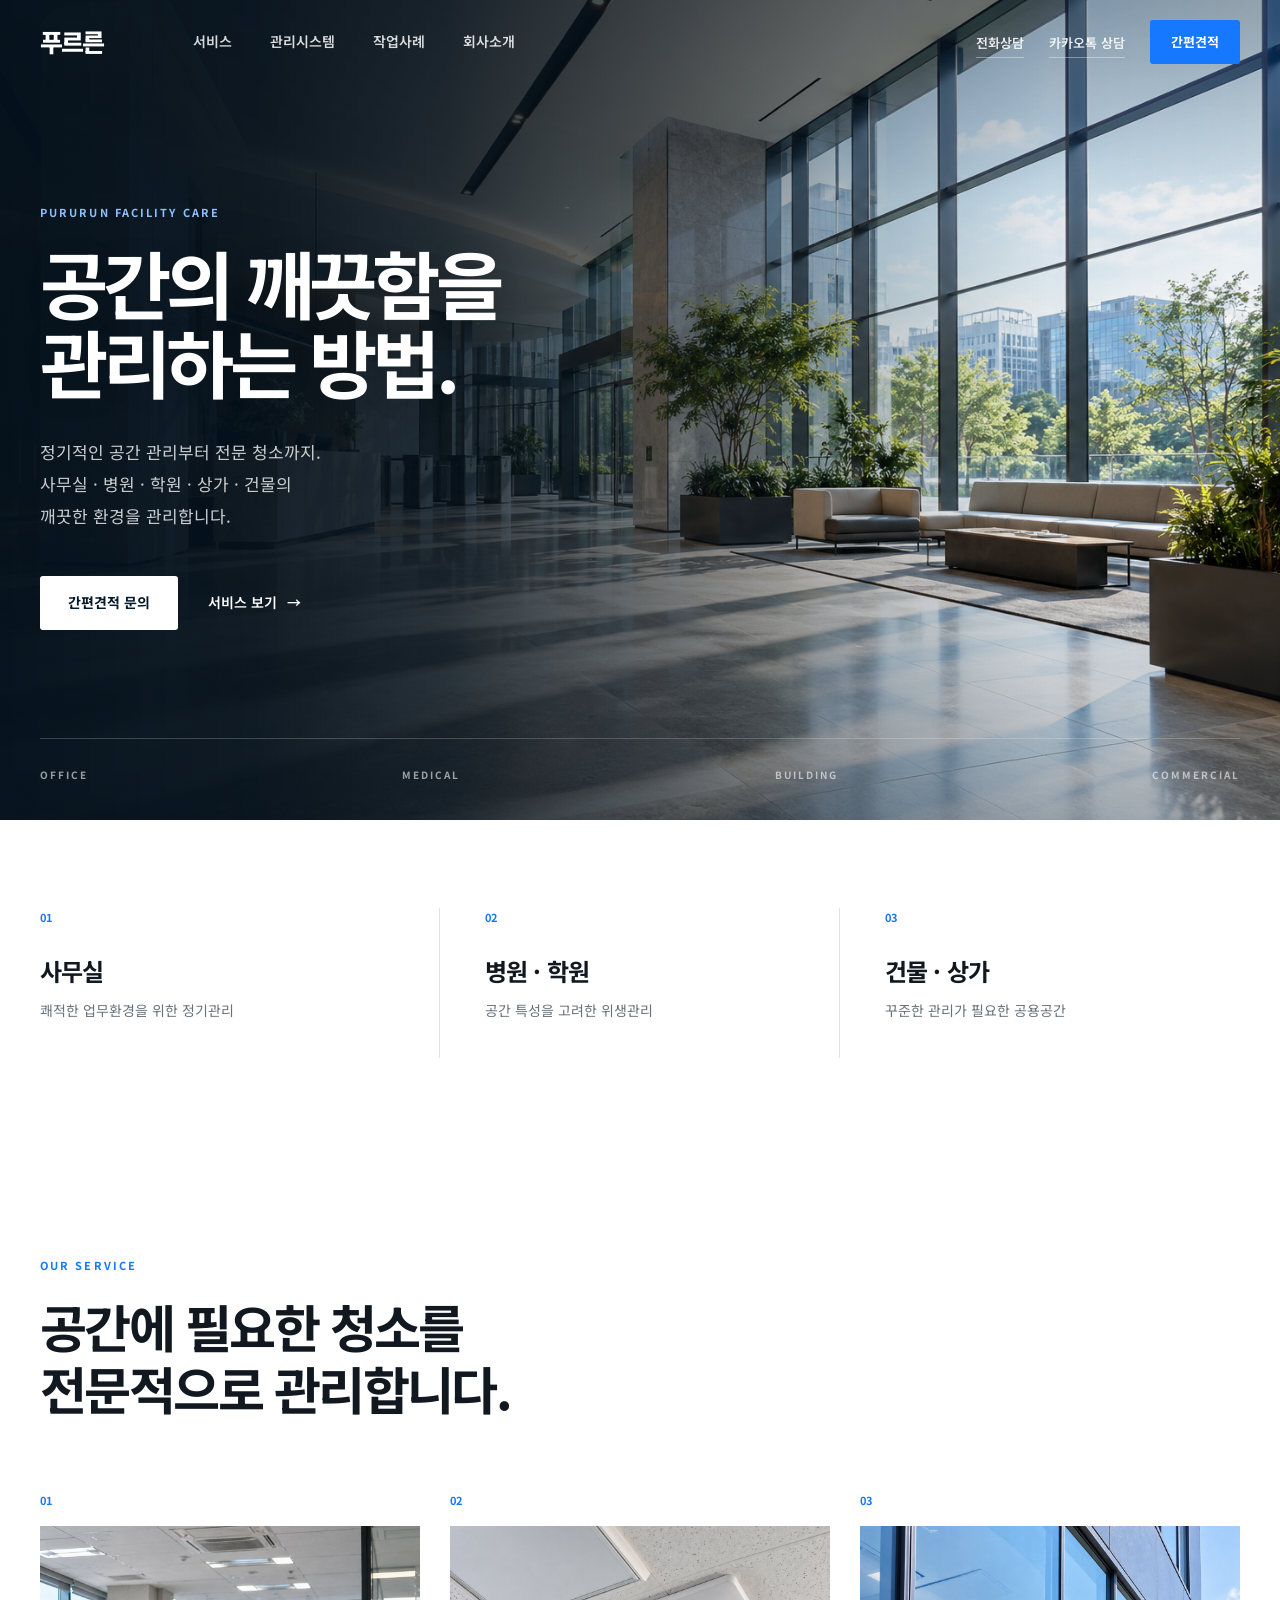
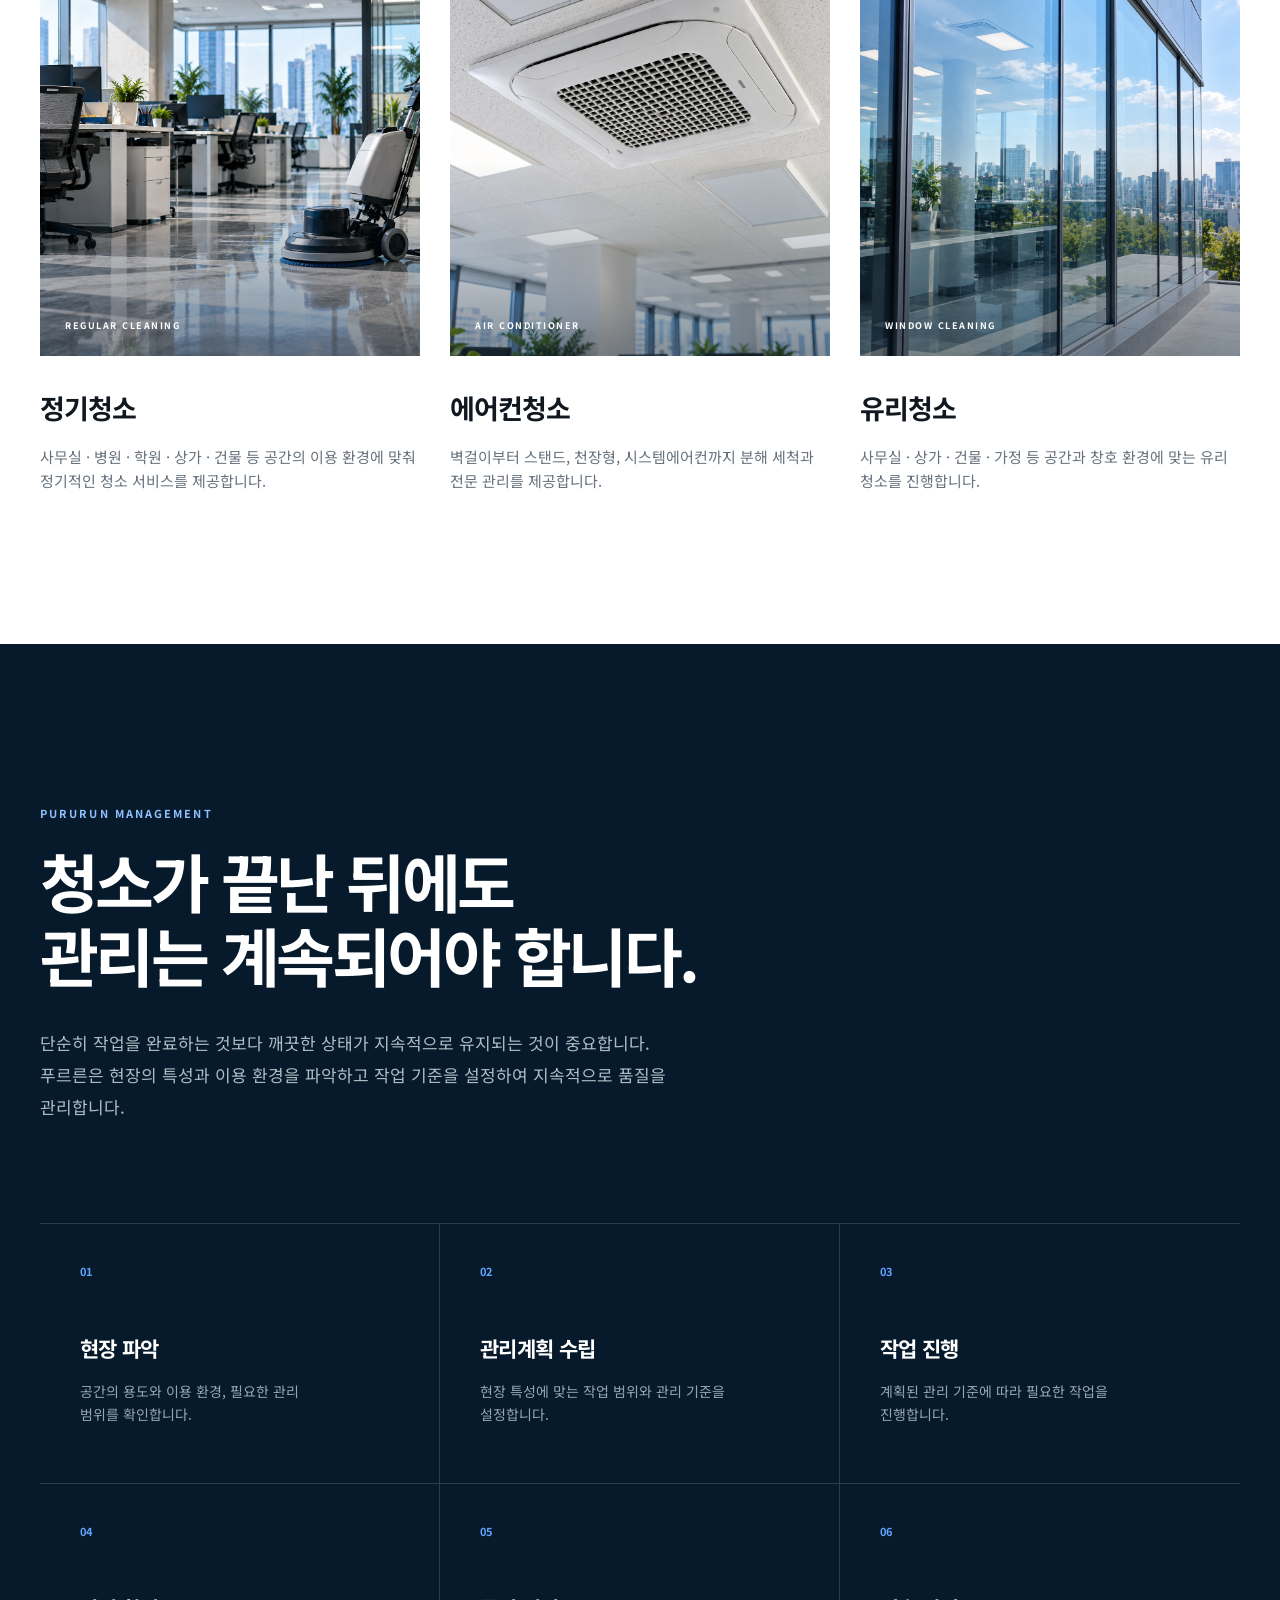
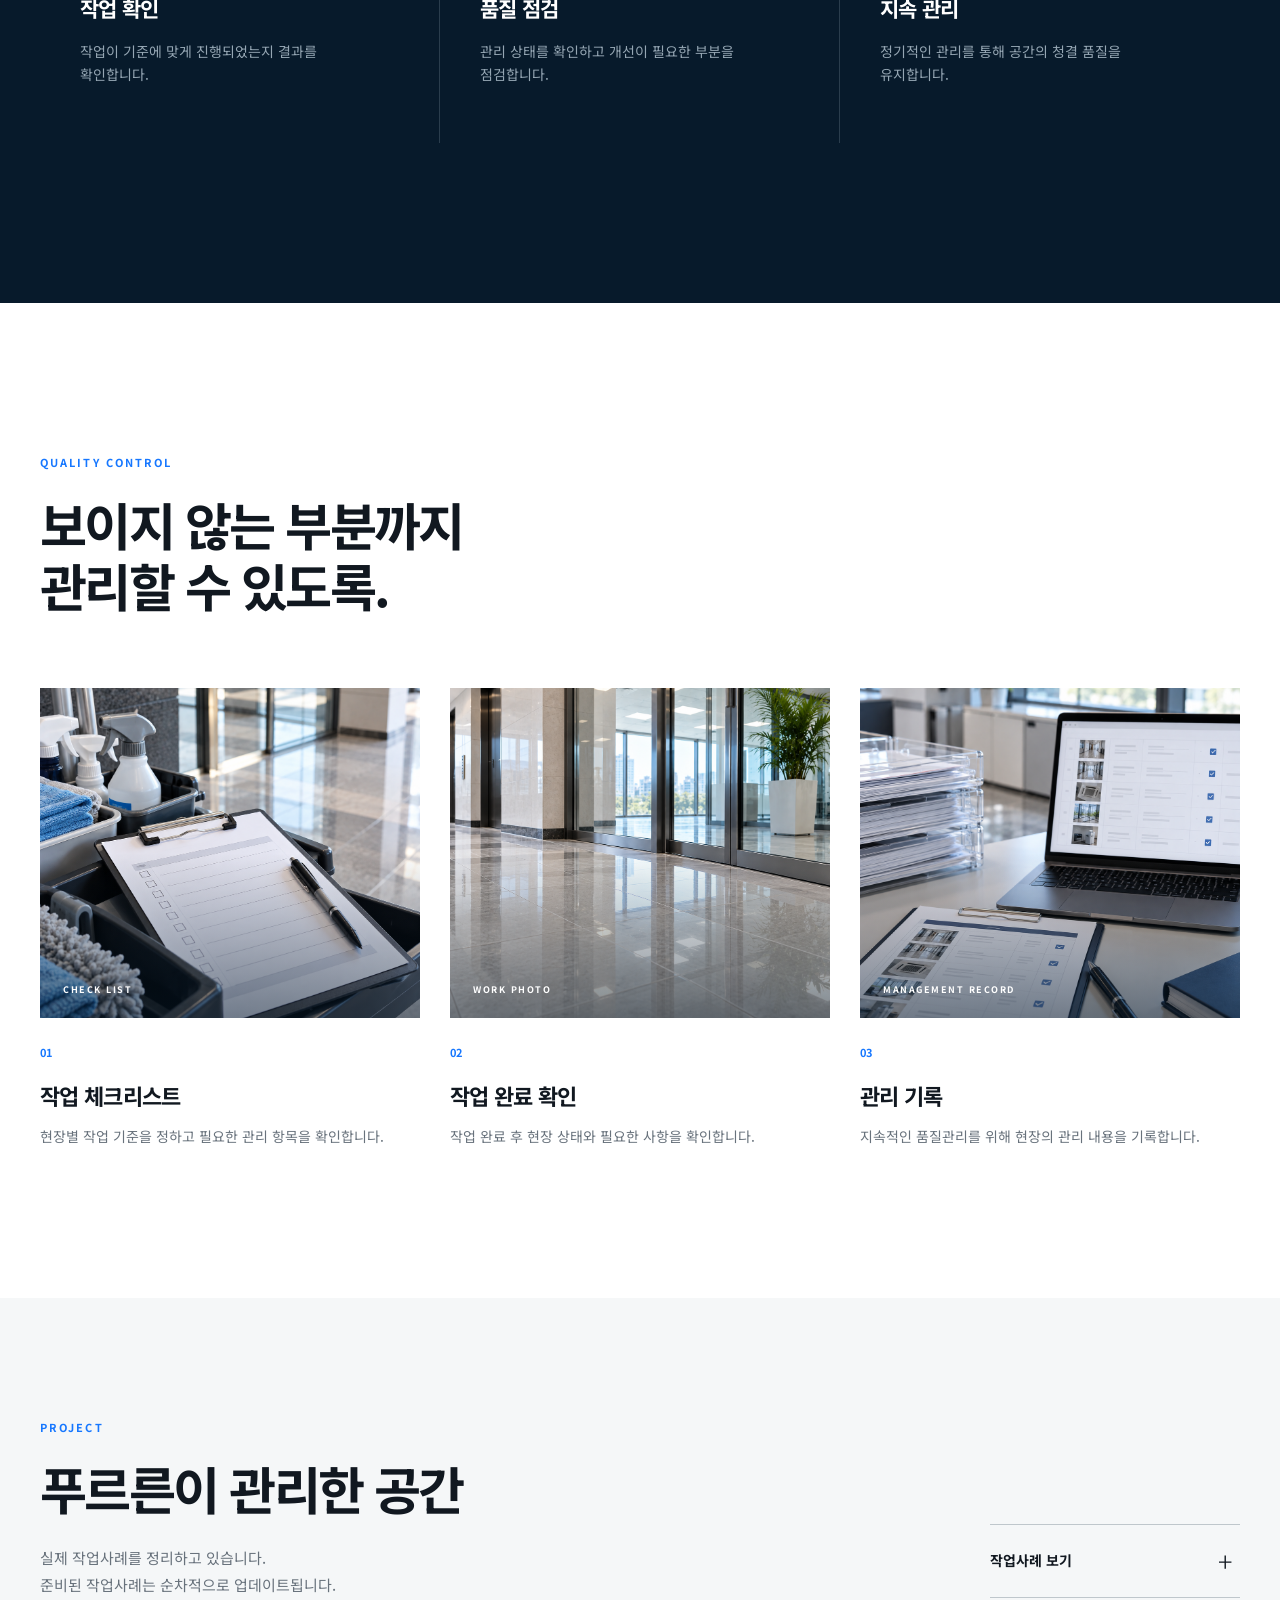
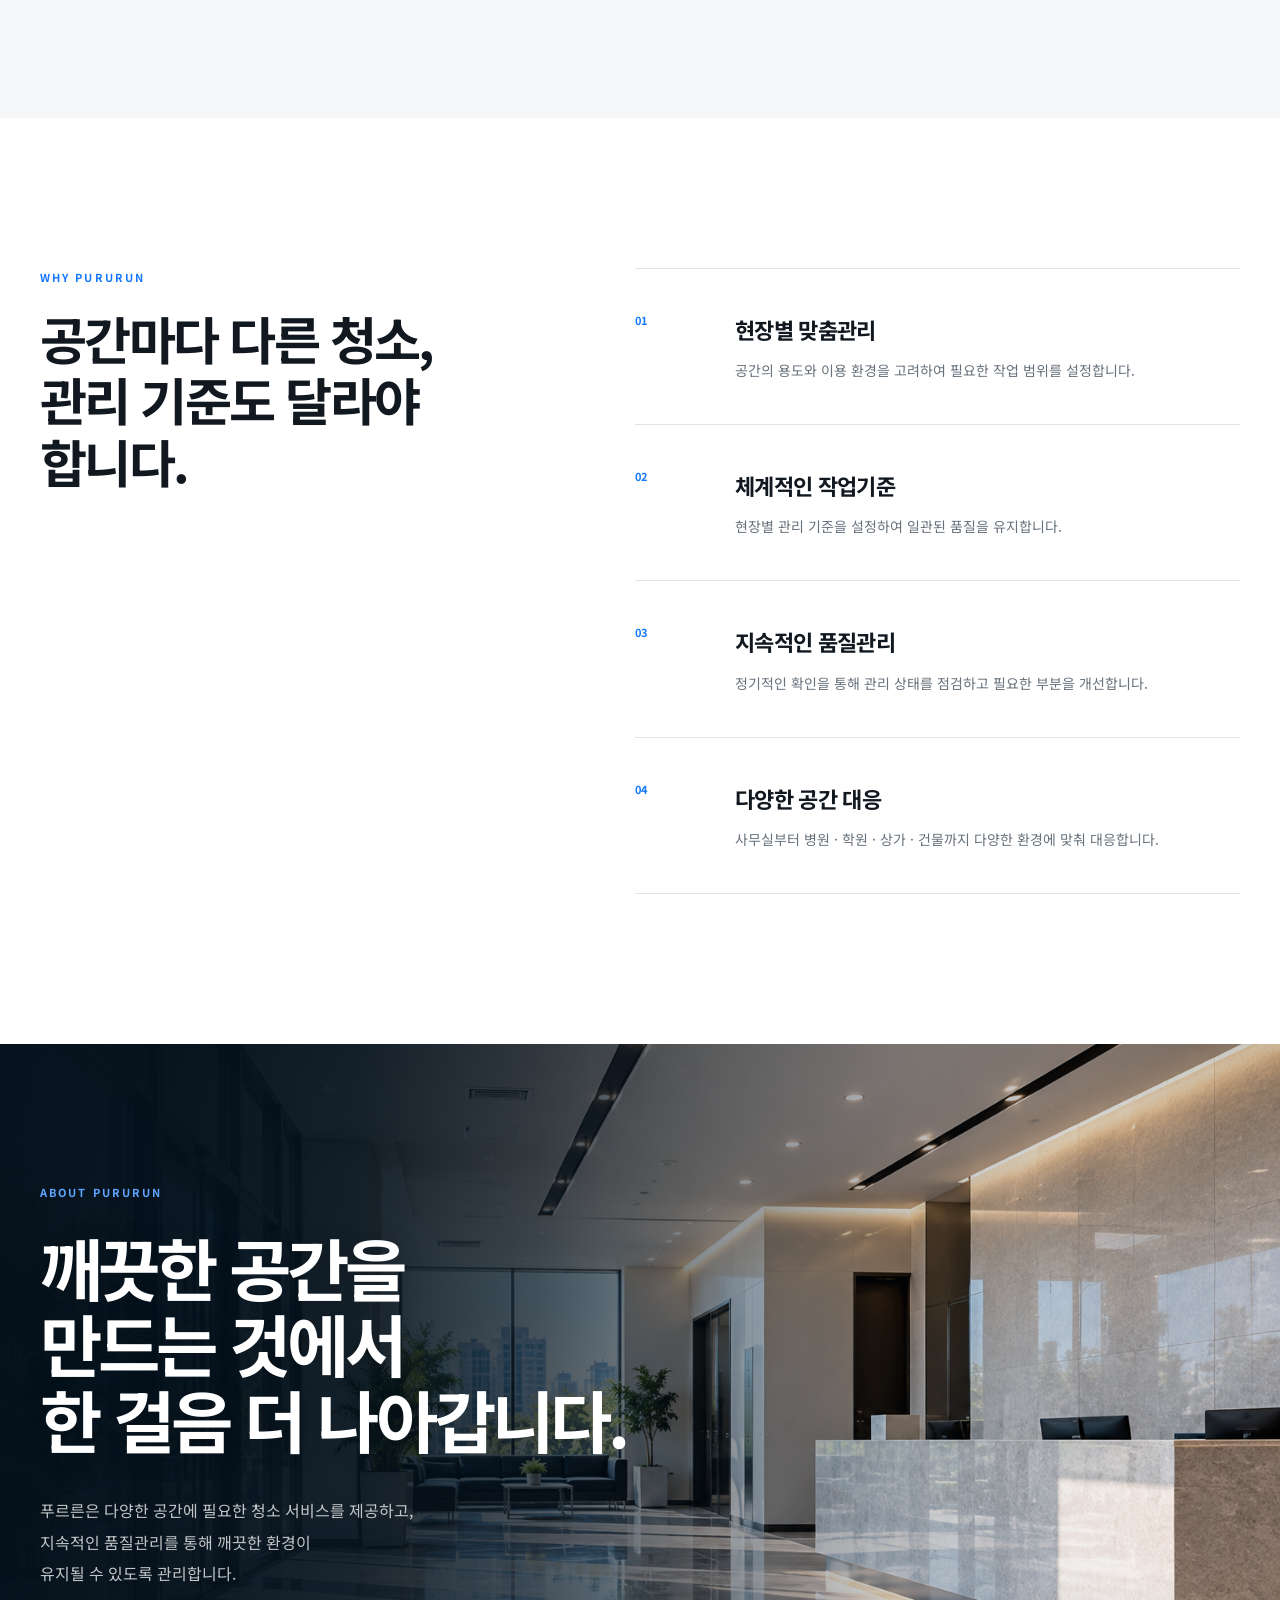
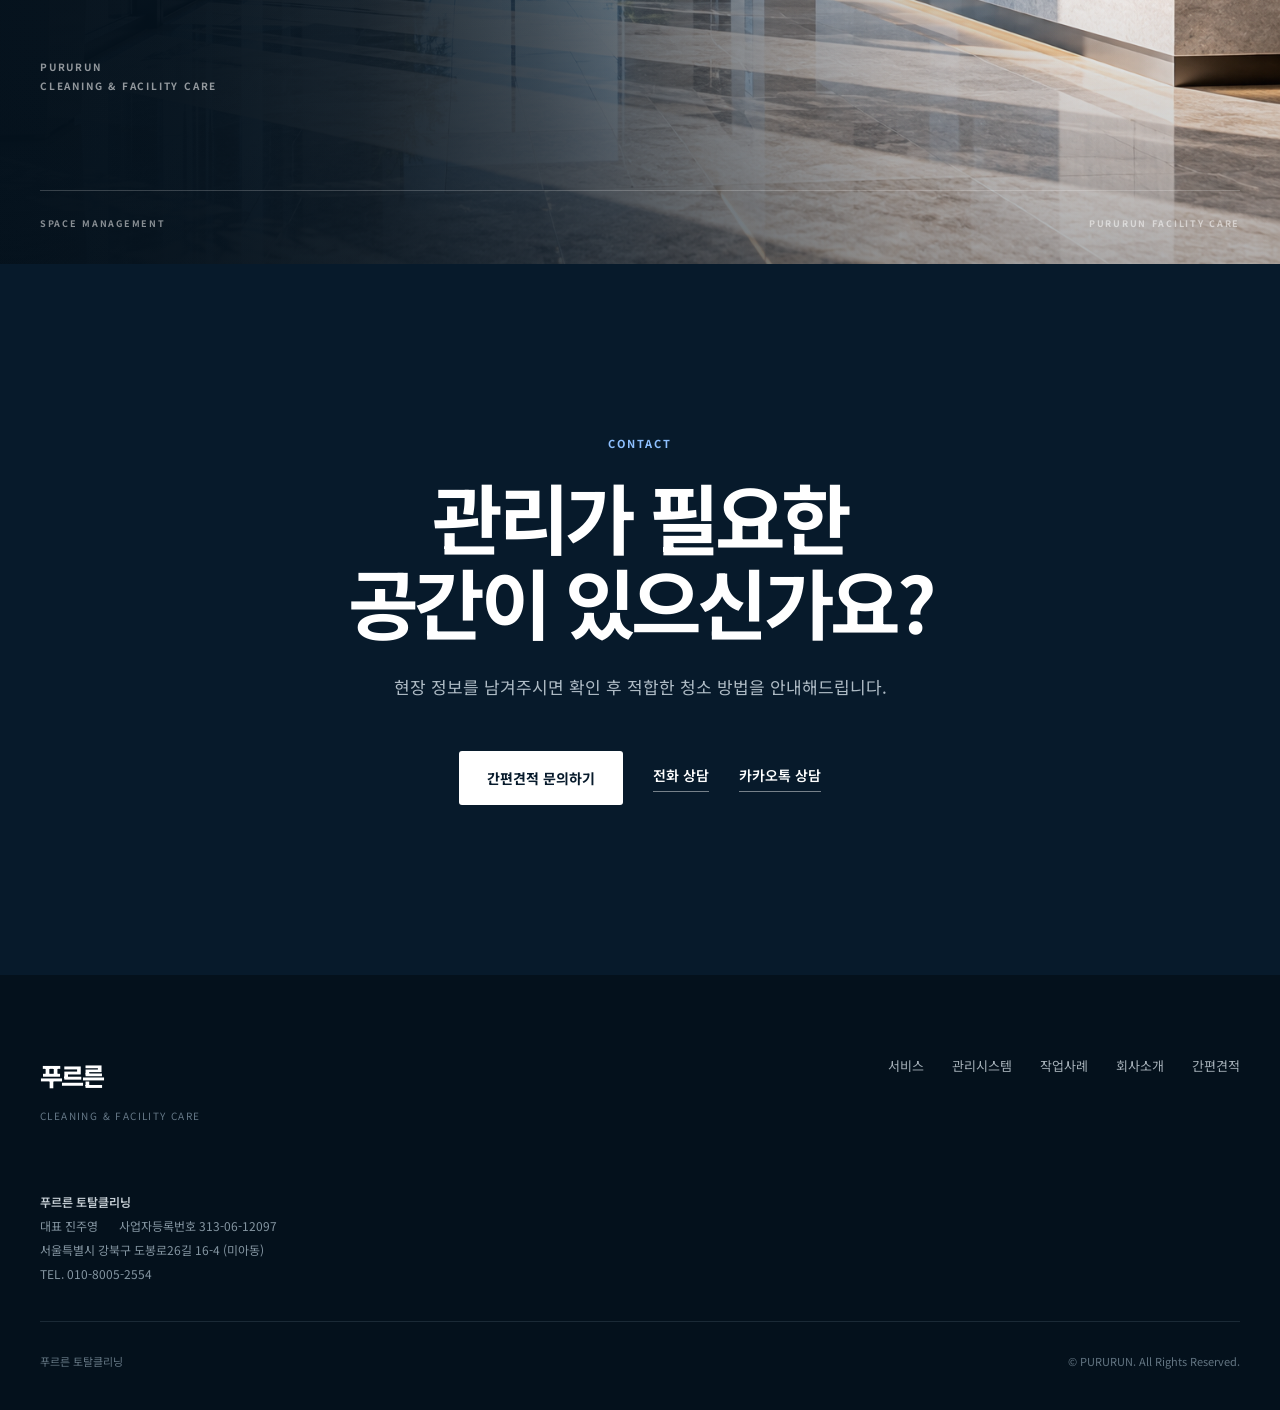
==== index.html @ dd58a130 "푸르른 홈페이지 첫 배포" ====
<!DOCTYPE html>
<html lang="ko">
<head>
  <meta charset="UTF-8">

  <meta
    name="viewport"
    content="width=device-width, initial-scale=1.0"
  >

  <meta
    name="description"
    content="서울 사무실, 병원, 학원, 상가, 건물 정기청소부터 에어컨청소와 유리청소까지. 공간의 깨끗함을 관리하는 푸르른 토탈클리닝입니다."
  >

  <title>푸르른 토탈클리닝 | 공간의 깨끗함을 관리하는 방법</title>

  <link rel="stylesheet" href="css/style.css">
</head>

<body>

  <!-- HEADER -->
  <header class="header" id="header">

    <div class="header-inner">

      <a href="#home" class="wordmark">
        푸르른
      </a>

      <nav class="desktop-nav">
        <a href="#services">서비스</a>
        <a href="#management">관리시스템</a>
        <a href="#projects">작업사례</a>
        <a href="#about">회사소개</a>
      </nav>

      <div class="header-actions">

        <a
          href="tel:01080052554"
          class="header-consult-link"
        >
          전화상담
        </a>

        <a
          href="https://pf.kakao.com/_WjxfaX"
          class="header-consult-link kakao-link"
          target="_blank"
          rel="noopener noreferrer"
        >
          카카오톡 상담
        </a>

        <a
          href="#"
          class="button button-small quote-link"
        >
          간편견적
        </a>

      </div>

      <button
        class="menu-button"
        id="menuButton"
        aria-label="메뉴 열기"
        aria-expanded="false"
      >
        <span></span>
        <span></span>
      </button>

    </div>

    <div class="mobile-menu" id="mobileMenu">
      <a href="#services">서비스</a>
      <a href="#management">관리시스템</a>
      <a href="#projects">작업사례</a>
      <a href="#about">회사소개</a>
      <a href="#" class="quote-link">간편견적</a>
    </div>

  </header>


  <main>

    <!-- HERO -->
    <section class="hero" id="home">

      <img
        src="images/hero-office.png"
        alt="깨끗하게 관리된 현대적인 업무 공간"
        class="hero-background"
      >

      <div class="hero-overlay"></div>

      <div class="hero-content">

        <div class="hero-copy reveal">

          <p class="eyebrow hero-eyebrow">
            PURURUN FACILITY CARE
          </p>

          <h1>
            공간의 깨끗함을<br>
            관리하는 방법.
          </h1>

          <p class="hero-description">
            정기적인 공간 관리부터 전문 청소까지.<br>
            사무실 · 병원 · 학원 · 상가 · 건물의<br class="desktop-break">
            깨끗한 환경을 관리합니다.
          </p>

          <div class="hero-buttons">

            <a
              href="#"
              class="button button-light quote-link"
            >
              간편견적 문의
            </a>

            <a href="#services" class="text-link">
              서비스 보기
              <span>→</span>
            </a>

          </div>

        </div>

      </div>

      <div class="hero-bottom">
        <span>OFFICE</span>
        <span>MEDICAL</span>
        <span>BUILDING</span>
        <span>COMMERCIAL</span>
      </div>

    </section>


    <!-- TARGET SPACES -->
    <section class="space-strip">

      <div class="space-item">
        <span>01</span>
        <strong>사무실</strong>
        <p>쾌적한 업무환경을 위한 정기관리</p>
      </div>

      <div class="space-item">
        <span>02</span>
        <strong>병원 · 학원</strong>
        <p>공간 특성을 고려한 위생관리</p>
      </div>

      <div class="space-item">
        <span>03</span>
        <strong>건물 · 상가</strong>
        <p>꾸준한 관리가 필요한 공용공간</p>
      </div>

    </section>


    <!-- SERVICES -->
    <section class="section services" id="services">

      <div class="section-heading reveal">

        <p class="eyebrow">
          OUR SERVICE
        </p>

        <h2>
          공간에 필요한 청소를<br>
          전문적으로 관리합니다.
        </h2>

      </div>


      <div class="service-grid">

        <article class="service-card reveal">

          <div class="service-number">01</div>

          <div class="service-image">

            <img
              src="images/service-regular.png"
              alt="깨끗하게 관리된 업무 공간"
            >

            <div class="service-image-overlay"></div>

            <span>REGULAR CLEANING</span>

          </div>

          <h3>정기청소</h3>

          <p>
            사무실 · 병원 · 학원 · 상가 · 건물 등
            공간의 이용 환경에 맞춰 정기적인
            청소 서비스를 제공합니다.
          </p>

        </article>


        <article class="service-card reveal">

          <div class="service-number">02</div>

          <div class="service-image">

            <img
              src="images/service-aircon.png"
              alt="천장형 시스템 에어컨"
            >

            <div class="service-image-overlay"></div>

            <span>AIR CONDITIONER</span>

          </div>

          <h3>에어컨청소</h3>

          <p>
            벽걸이부터 스탠드, 천장형,
            시스템에어컨까지 분해 세척과
            전문 관리를 제공합니다.
          </p>

        </article>


        <article class="service-card reveal">

          <div class="service-number">03</div>

          <div class="service-image">

            <img
              src="images/service-window.png"
              alt="깨끗하게 관리된 상업시설 유리"
            >

            <div class="service-image-overlay"></div>

            <span>WINDOW CLEANING</span>

          </div>

          <h3>유리청소</h3>

          <p>
            사무실 · 상가 · 건물 · 가정 등
            공간과 창호 환경에 맞는
            유리 청소를 진행합니다.
          </p>

        </article>

      </div>

    </section>


    <!--
      MORE SERVICE
      현재 비공개 상태
    -->


    <!-- MANAGEMENT -->
    <section class="management" id="management">

      <div class="management-inner">

        <div class="management-heading reveal">

          <p class="eyebrow hero-eyebrow">
            PURURUN MANAGEMENT
          </p>

          <h2>
            청소가 끝난 뒤에도<br>
            관리는 계속되어야 합니다.
          </h2>

          <p>
            단순히 작업을 완료하는 것보다
            깨끗한 상태가 지속적으로 유지되는 것이 중요합니다.
            푸르른은 현장의 특성과 이용 환경을 파악하고
            작업 기준을 설정하여 지속적으로 품질을 관리합니다.
          </p>

        </div>


        <div class="management-grid">

          <div class="management-step reveal">
            <span>01</span>
            <h3>현장 파악</h3>
            <p>
              공간의 용도와 이용 환경,
              필요한 관리 범위를 확인합니다.
            </p>
          </div>

          <div class="management-step reveal">
            <span>02</span>
            <h3>관리계획 수립</h3>
            <p>
              현장 특성에 맞는 작업 범위와
              관리 기준을 설정합니다.
            </p>
          </div>

          <div class="management-step reveal">
            <span>03</span>
            <h3>작업 진행</h3>
            <p>
              계획된 관리 기준에 따라
              필요한 작업을 진행합니다.
            </p>
          </div>

          <div class="management-step reveal">
            <span>04</span>
            <h3>작업 확인</h3>
            <p>
              작업이 기준에 맞게 진행되었는지
              결과를 확인합니다.
            </p>
          </div>

          <div class="management-step reveal">
            <span>05</span>
            <h3>품질 점검</h3>
            <p>
              관리 상태를 확인하고
              개선이 필요한 부분을 점검합니다.
            </p>
          </div>

          <div class="management-step reveal">
            <span>06</span>
            <h3>지속 관리</h3>
            <p>
              정기적인 관리를 통해
              공간의 청결 품질을 유지합니다.
            </p>
          </div>

        </div>

      </div>

    </section>


    <!-- QUALITY CONTROL -->
    <section class="section proof">

      <div class="section-heading reveal">

        <p class="eyebrow">
          QUALITY CONTROL
        </p>

        <h2>
          보이지 않는 부분까지<br>
          관리할 수 있도록.
        </h2>

      </div>


      <div class="proof-grid">

        <article class="proof-item reveal">

          <div class="proof-visual">

            <img
              src="images/quality-check.png"
              alt="현장 관리 체크리스트"
            >

            <div class="proof-image-overlay"></div>

            <span>CHECK LIST</span>

          </div>

          <span class="proof-number">01</span>

          <h3>작업 체크리스트</h3>

          <p>
            현장별 작업 기준을 정하고
            필요한 관리 항목을 확인합니다.
          </p>

        </article>


        <article class="proof-item reveal">

          <div class="proof-visual">

            <img
              src="images/quality-photo.png"
              alt="깨끗하게 관리된 공간의 작업 완료 상태"
            >

            <div class="proof-image-overlay"></div>

            <span>WORK PHOTO</span>

          </div>

          <span class="proof-number">02</span>

          <h3>작업 완료 확인</h3>

          <p>
            작업 완료 후 현장 상태와
            필요한 사항을 확인합니다.
          </p>

        </article>


        <article class="proof-item reveal">

          <div class="proof-visual">

            <img
              src="images/quality-record.png"
              alt="현장 관리 기록 시스템"
            >

            <div class="proof-image-overlay"></div>

            <span>MANAGEMENT RECORD</span>

          </div>

          <span class="proof-number">03</span>

          <h3>관리 기록</h3>

          <p>
            지속적인 품질관리를 위해
            현장의 관리 내용을 기록합니다.
          </p>

        </article>

      </div>

    </section>


    <!-- PROJECT -->
    <section class="projects" id="projects">

      <div class="projects-inner">

        <div class="project-ready reveal">

          <div class="project-ready-copy">

            <p class="eyebrow">
              PROJECT
            </p>

            <h2>
              푸르른이 관리한 공간
            </h2>

            <p>
              실제 작업사례를 정리하고 있습니다.<br>
              준비된 작업사례는 순차적으로 업데이트됩니다.
            </p>

          </div>


          <button
            type="button"
            class="project-toggle"
            id="projectToggle"
            aria-expanded="false"
            aria-controls="projectContent"
          >

            <span class="project-toggle-label">
              작업사례 보기
            </span>

            <span
              class="project-toggle-icon"
              aria-hidden="true"
            >
              +
            </span>

          </button>

        </div>


        <div
          class="project-content"
          id="projectContent"
          aria-hidden="true"
        >

          <div class="project-grid">

            <article class="project-card">

              <div class="project-placeholder">

                <span>PROJECT 01</span>

                <strong>
                  UPDATE PREPARING
                </strong>

                <p>
                  작업사례 업데이트 준비 중
                </p>

              </div>

              <div class="project-meta">
                <span>OFFICE</span>
                <span>01</span>
              </div>

              <h3>
                사무실 정기관리
              </h3>

              <p class="project-description">
                실제 푸르른 작업사진과
                현장 정보를 업데이트할 예정입니다.
              </p>

            </article>


            <article class="project-card">

              <div class="project-placeholder">

                <span>PROJECT 02</span>

                <strong>
                  UPDATE PREPARING
                </strong>

                <p>
                  작업사례 업데이트 준비 중
                </p>

              </div>

              <div class="project-meta">
                <span>AIR CONDITIONER</span>
                <span>02</span>
              </div>

              <h3>
                에어컨 분해청소
              </h3>

              <p class="project-description">
                실제 푸르른 작업사진과
                현장 정보를 업데이트할 예정입니다.
              </p>

            </article>


            <article class="project-card">

              <div class="project-placeholder">

                <span>PROJECT 03</span>

                <strong>
                  UPDATE PREPARING
                </strong>

                <p>
                  작업사례 업데이트 준비 중
                </p>

              </div>

              <div class="project-meta">
                <span>WINDOW</span>
                <span>03</span>
              </div>

              <h3>
                상가 유리 청소
              </h3>

              <p class="project-description">
                실제 푸르른 작업사진과
                현장 정보를 업데이트할 예정입니다.
              </p>

            </article>

          </div>

        </div>

      </div>

    </section>


    <!-- WHY PURURUN -->
    <section class="section why">

      <div class="why-layout">

        <div class="why-heading reveal">

          <p class="eyebrow">
            WHY PURURUN
          </p>

          <h2>
            공간마다 다른 청소,<br>
            관리 기준도 달라야 합니다.
          </h2>

        </div>


        <div class="why-list">

          <div class="why-item reveal">

            <span>01</span>

            <div>
              <h3>현장별 맞춤관리</h3>

              <p>
                공간의 용도와 이용 환경을 고려하여
                필요한 작업 범위를 설정합니다.
              </p>
            </div>

          </div>


          <div class="why-item reveal">

            <span>02</span>

            <div>
              <h3>체계적인 작업기준</h3>

              <p>
                현장별 관리 기준을 설정하여
                일관된 품질을 유지합니다.
              </p>
            </div>

          </div>


          <div class="why-item reveal">

            <span>03</span>

            <div>
              <h3>지속적인 품질관리</h3>

              <p>
                정기적인 확인을 통해 관리 상태를 점검하고
                필요한 부분을 개선합니다.
              </p>
            </div>

          </div>


          <div class="why-item reveal">

            <span>04</span>

            <div>
              <h3>다양한 공간 대응</h3>

              <p>
                사무실부터 병원 · 학원 · 상가 · 건물까지
                다양한 환경에 맞춰 대응합니다.
              </p>
            </div>

          </div>

        </div>

      </div>

    </section>


    <!-- ABOUT -->
    <section class="about" id="about">

      <img
        src="images/about-space.png"
        alt="깨끗하게 관리된 현대적인 상업 공간"
        class="about-background"
      >

      <div class="about-overlay"></div>


      <div class="about-content">

        <div class="about-copy reveal">

          <p class="eyebrow about-eyebrow">
            ABOUT PURURUN
          </p>

          <h2>
            깨끗한 공간을<br>
            만드는 것에서<br>
            한 걸음 더 나아갑니다.
          </h2>

          <p class="about-description">
            푸르른은 다양한 공간에 필요한 청소 서비스를 제공하고,<br>
            지속적인 품질관리를 통해 깨끗한 환경이<br>
            유지될 수 있도록 관리합니다.
          </p>

          <strong class="about-signature">
            PURURUN<br>
            CLEANING &amp; FACILITY CARE
          </strong>

        </div>

      </div>


      <div class="about-bottom">
        <span>SPACE MANAGEMENT</span>
        <span>PURURUN FACILITY CARE</span>
      </div>

    </section>


    <!-- CONTACT -->
    <section class="contact" id="contact">

      <div class="contact-inner reveal">

        <p class="eyebrow hero-eyebrow">
          CONTACT
        </p>

        <h2>
          관리가 필요한<br>
          공간이 있으신가요?
        </h2>

        <p>
          현장 정보를 남겨주시면 확인 후
          적합한 청소 방법을 안내해드립니다.
        </p>


        <div class="contact-actions">

          <a
            href="#"
            class="button button-light quote-link"
          >
            간편견적 문의하기
          </a>

          <a
            href="tel:01080052554"
            class="contact-link"
          >
            전화 상담
          </a>

          <a
            href="https://pf.kakao.com/_WjxfaX"
            class="contact-link kakao-link"
            target="_blank"
            rel="noopener noreferrer"
          >
            카카오톡 상담
          </a>

        </div>

      </div>

    </section>

  </main>


  <!-- FOOTER -->
  <footer class="footer">

    <div class="footer-top">

      <div>

        <a href="#home" class="footer-logo">
          푸르른
        </a>

        <p>
          CLEANING &amp; FACILITY CARE
        </p>

      </div>


      <div class="footer-nav">

        <a href="#services">서비스</a>
        <a href="#management">관리시스템</a>
        <a href="#projects">작업사례</a>
        <a href="#about">회사소개</a>
        <a href="#contact">간편견적</a>

      </div>

    </div>


    <div class="footer-business">

      <p>
        <strong>푸르른 토탈클리닝</strong>
      </p>

      <p>
        대표 진주영
        <span>사업자등록번호 313-06-12097</span>
      </p>

      <p>
        서울특별시 강북구 도봉로26길 16-4 (미아동)
      </p>

      <p>
        TEL. 010-8005-2554
      </p>

    </div>


    <div class="footer-bottom">

      <p>
        푸르른 토탈클리닝
      </p>

      <p>
        © PURURUN. All Rights Reserved.
      </p>

    </div>

  </footer>


  <!-- MOBILE ACTION BAR -->
  <div class="mobile-actions">

    <a href="tel:01080052554">
      전화
    </a>

    <a
      href="https://pf.kakao.com/_WjxfaX"
      class="kakao-link"
      target="_blank"
      rel="noopener noreferrer"
    >
      카카오톡
    </a>

    <a href="#" class="quote-link">
      간편견적
    </a>

  </div>


  <script src="js/main.js"></script>

</body>
</html>
---- css/style.css ----
@import url('https://fonts.googleapis.com/css2?family=Noto+Sans+KR:wght@400;500;600;700;800&display=swap');

:root {
  --navy: #071a2b;
  --navy-deep: #04111c;
  --navy-light: #102b42;
  --blue: #1677ff;
  --blue-light: #79b5ff;
  --white: #ffffff;
  --background: #f5f7f8;
  --background-dark: #edf1f3;
  --text: #111820;
  --text-soft: #68727c;
  --line: #dfe3e6;
  --max-width: 1320px;
  --wide-width: 1440px;
  --header-height: 84px;
}


/* RESET */

* {
  box-sizing: border-box;
  margin: 0;
  padding: 0;
}

html {
  scroll-behavior: smooth;
}

body {
  font-family:
    "Noto Sans KR",
    -apple-system,
    BlinkMacSystemFont,
    "Segoe UI",
    sans-serif;

  color: var(--text);
  background: var(--white);
  line-height: 1.65;
  word-break: keep-all;
  -webkit-font-smoothing: antialiased;
}

body.menu-open {
  overflow: hidden;
}

a {
  color: inherit;
  text-decoration: none;
}

button {
  font: inherit;
}

img {
  display: block;
  max-width: 100%;
}

section {
  scroll-margin-top: var(--header-height);
}


/* COMMON */

.eyebrow {
  margin-bottom: 22px;
  color: var(--blue);
  font-size: 11px;
  font-weight: 700;
  letter-spacing: 0.19em;
}

.section {
  max-width: var(--max-width);
  margin: 0 auto;
  padding: 150px 40px;
}

.section-heading {
  margin-bottom: 72px;
}

.section-heading h2,
.why-heading h2 {
  font-size: clamp(36px, 4vw, 58px);
  font-weight: 700;
  line-height: 1.2;
  letter-spacing: -0.05em;
}


/* BUTTON */

.button {
  display: inline-flex;
  align-items: center;
  justify-content: center;
  min-height: 54px;
  padding: 0 28px;
  border-radius: 3px;
  background: var(--blue);
  color: var(--white);
  font-size: 14px;
  font-weight: 700;

  transition:
    transform 0.25s ease,
    background 0.25s ease;
}

.button:hover {
  transform: translateY(-2px);
  background: #0068ed;
}

.button-small {
  min-height: 44px;
  padding: 0 21px;
  font-size: 13px;
}

.button-light {
  background: var(--white);
  color: var(--navy);
}

.button-light:hover {
  background: #eef2f5;
}

.text-link {
  display: inline-flex;
  align-items: center;
  gap: 10px;
  color: var(--white);
  font-size: 14px;
  font-weight: 600;
}

.text-link span {
  transition: transform 0.25s ease;
}

.text-link:hover span {
  transform: translateX(5px);
}


/* HEADER */

.header {
  position: fixed;
  top: 0;
  left: 0;
  z-index: 1000;
  width: 100%;
  height: var(--header-height);
  color: var(--white);

  transition:
    background 0.3s ease,
    color 0.3s ease,
    box-shadow 0.3s ease;
}

.header.scrolled {
  background: rgba(255, 255, 255, 0.96);
  color: var(--text);
  box-shadow: 0 1px 0 rgba(0, 0, 0, 0.07);
  backdrop-filter: blur(14px);
}

.header-inner {
  display: flex;
  align-items: center;
  max-width: var(--wide-width);
  height: 100%;
  margin: 0 auto;
  padding: 0 40px;
}

.wordmark {
  flex-shrink: 0;
  font-size: 25px;
  font-weight: 800;
  letter-spacing: -0.075em;
}

.desktop-nav {
  display: flex;
  gap: 38px;
  margin-left: 90px;
  font-size: 14px;
  font-weight: 600;
}

.desktop-nav a {
  opacity: 0.84;
  transition: opacity 0.2s ease;
}

.desktop-nav a:hover {
  opacity: 1;
}

.header-actions {
  display: flex;
  align-items: center;
  gap: 25px;
  margin-left: auto;
}


/* 전화상담 / 카카오톡 상담 */

.header-consult-link {
  position: relative;
  display: inline-block;
  padding: 9px 0 7px;
  font-size: 13px;
  font-weight: 600;
  opacity: 0.88;

  transition:
    opacity 0.2s ease,
    color 0.25s ease;
}

.header-consult-link::after {
  content: "";
  position: absolute;
  left: 0;
  bottom: 3px;
  width: 100%;
  height: 1px;
  background: currentColor;
  opacity: 0.42;

  transition:
    opacity 0.25s ease,
    background 0.25s ease,
    transform 0.25s ease;
}

.header-consult-link:hover {
  opacity: 1;
}

.header-consult-link:hover::after {
  opacity: 1;
  transform: translateY(1px);
}

.header.scrolled .header-consult-link:hover {
  color: var(--blue);
}

.header.scrolled .header-consult-link::after {
  opacity: 0.25;
}

.header.scrolled .header-consult-link:hover::after {
  opacity: 1;
  background: var(--blue);
}


/* 모바일 메뉴 버튼 */

.menu-button {
  display: none;
  width: 40px;
  height: 40px;
  margin-left: auto;
  border: 0;
  background: transparent;
  color: inherit;
  cursor: pointer;
}

.menu-button span {
  display: block;
  width: 24px;
  height: 2px;
  margin: 6px auto;
  background: currentColor;
  transition: transform 0.3s ease;
}

.mobile-menu {
  display: none;
}


/* HERO */

.hero {
  position: relative;
  display: flex;
  flex-direction: column;
  min-height: 820px;
  padding-top: var(--header-height);
  overflow: hidden;
  background: var(--navy);
  color: var(--white);
}

.hero-background {
  position: absolute;
  inset: 0;
  z-index: 0;
  width: 100%;
  height: 100%;
  max-width: none;
  object-fit: cover;
  object-position: center;
  transform: scale(1.04);
}

.hero-overlay {
  position: absolute;
  inset: 0;
  z-index: 1;

  background:
    linear-gradient(
      90deg,
      rgba(4, 17, 28, 0.98) 0%,
      rgba(4, 17, 28, 0.94) 20%,
      rgba(4, 17, 28, 0.82) 35%,
      rgba(4, 17, 28, 0.52) 52%,
      rgba(4, 17, 28, 0.20) 68%,
      rgba(4, 17, 28, 0.04) 82%,
      rgba(4, 17, 28, 0) 100%
    );
}

.hero::after {
  content: "";
  position: absolute;
  inset: 0;
  z-index: 1;
  pointer-events: none;

  background:
    linear-gradient(
      180deg,
      rgba(4, 17, 28, 0.34) 0%,
      rgba(4, 17, 28, 0.04) 25%,
      rgba(4, 17, 28, 0) 65%,
      rgba(4, 17, 28, 0.30) 100%
    );
}

.hero-content {
  position: relative;
  z-index: 2;
  display: flex;
  align-items: center;
  width: 100%;
  max-width: var(--wide-width);
  min-height: 650px;
  margin: 0 auto;
  padding: 55px 40px 40px;
}

.hero-copy {
  width: 100%;
  max-width: 720px;
}

.hero-eyebrow {
  color: #8ec0ff;
}

.hero h1 {
  max-width: 720px;
  color: var(--white);
  font-size: clamp(58px, 5.8vw, 88px);
  font-weight: 700;
  line-height: 1.06;
  letter-spacing: -0.064em;
  text-shadow: 0 2px 24px rgba(0, 0, 0, 0.12);
}

.hero-description {
  max-width: 580px;
  margin-top: 35px;
  color: rgba(255, 255, 255, 0.78);
  font-size: 17px;
  line-height: 1.9;
}

.hero-buttons {
  display: flex;
  align-items: center;
  gap: 30px;
  margin-top: 43px;
}

.hero-bottom {
  position: relative;
  z-index: 2;
  display: flex;
  justify-content: space-between;
  width: calc(100% - 80px);
  max-width: calc(var(--wide-width) - 80px);
  margin: auto auto 0;
  padding: 28px 0 37px;
  border-top: 1px solid rgba(255, 255, 255, 0.2);
  color: rgba(255, 255, 255, 0.58);
  font-size: 10px;
  font-weight: 700;
  letter-spacing: 0.2em;
}


/* SPACE */

.space-strip {
  display: grid;
  grid-template-columns: repeat(3, 1fr);
  max-width: var(--max-width);
  margin: 0 auto;
  padding: 88px 40px;
}

.space-item {
  min-height: 150px;
  padding: 0 45px;
  border-right: 1px solid var(--line);
}

.space-item:first-child {
  padding-left: 0;
}

.space-item:last-child {
  border-right: 0;
}

.space-item span {
  display: block;
  margin-bottom: 25px;
  color: var(--blue);
  font-size: 11px;
  font-weight: 700;
}

.space-item strong {
  display: block;
  margin-bottom: 8px;
  font-size: 24px;
  font-weight: 700;
  letter-spacing: -0.035em;
}

.space-item p {
  color: var(--text-soft);
  font-size: 14px;
}


/* SERVICES */

.services {
  padding-top: 110px;
}

.service-grid {
  display: grid;
  grid-template-columns: repeat(3, 1fr);
  gap: 30px;
}

.service-card {
  position: relative;
}

.service-number {
  margin-bottom: 17px;
  color: var(--blue);
  font-size: 11px;
  font-weight: 700;
}

.service-image {
  position: relative;
  height: 430px;
  margin-bottom: 30px;
  overflow: hidden;
  background: #e7ecef;
}

.service-image img {
  width: 100%;
  height: 100%;
  object-fit: cover;
  transition: transform 0.7s ease;
}

.service-card:hover .service-image img {
  transform: scale(1.035);
}

.service-image-overlay {
  position: absolute;
  inset: 0;

  background:
    linear-gradient(
      180deg,
      rgba(7, 26, 43, 0) 55%,
      rgba(7, 26, 43, 0.48) 100%
    );
}

.service-image span {
  position: absolute;
  left: 25px;
  bottom: 22px;
  z-index: 2;
  color: var(--white);
  font-size: 9px;
  font-weight: 700;
  letter-spacing: 0.17em;
}

.service-card h3 {
  margin-bottom: 14px;
  font-size: 27px;
  letter-spacing: -0.04em;
}

.service-card p {
  color: var(--text-soft);
  font-size: 15px;
}


/* MANAGEMENT */

.management {
  background: var(--navy);
  color: var(--white);
}

.management-inner {
  max-width: var(--max-width);
  margin: 0 auto;
  padding: 160px 40px;
}

.management-heading {
  max-width: 800px;
  margin-bottom: 100px;
}

.management-heading h2 {
  margin-bottom: 35px;
  font-size: clamp(42px, 5vw, 68px);
  font-weight: 700;
  line-height: 1.15;
  letter-spacing: -0.055em;
}

.management-heading > p:last-child {
  max-width: 650px;
  color: #aebbc5;
  font-size: 17px;
  line-height: 1.9;
}

.management-grid {
  display: grid;
  grid-template-columns: repeat(3, 1fr);
}

.management-step {
  min-height: 260px;
  padding: 38px 40px;
  border-top: 1px solid #2a3d4d;
  border-right: 1px solid #2a3d4d;
}

.management-step:nth-child(3n) {
  border-right: 0;
}

.management-step span {
  display: block;
  margin-bottom: 50px;
  color: #5fa5ff;
  font-size: 11px;
  font-weight: 700;
}

.management-step h3 {
  margin-bottom: 15px;
  font-size: 21px;
  letter-spacing: -0.03em;
}

.management-step p {
  max-width: 260px;
  color: #95a6b3;
  font-size: 14px;
}


/* QUALITY */

.proof-grid {
  display: grid;
  grid-template-columns: repeat(3, 1fr);
  gap: 30px;
}

.proof-visual {
  position: relative;
  height: 330px;
  margin-bottom: 25px;
  overflow: hidden;
  background: #e6ebee;
}

.proof-visual img {
  width: 100%;
  height: 100%;
  object-fit: cover;
  transition: transform 0.7s ease;
}

.proof-item:hover .proof-visual img {
  transform: scale(1.035);
}

.proof-image-overlay {
  position: absolute;
  inset: 0;

  background:
    linear-gradient(
      180deg,
      rgba(7, 26, 43, 0) 50%,
      rgba(7, 26, 43, 0.52) 100%
    );
}

.proof-visual > span {
  position: absolute;
  left: 23px;
  bottom: 21px;
  z-index: 2;
  color: var(--white);
  font-size: 9px;
  font-weight: 700;
  letter-spacing: 0.17em;
}

.proof-number {
  display: block;
  margin-bottom: 15px;
  color: var(--blue);
  font-size: 11px;
  font-weight: 700;
}

.proof-item h3 {
  margin-bottom: 12px;
  font-size: 22px;
  letter-spacing: -0.03em;
}

.proof-item p {
  color: var(--text-soft);
  font-size: 14px;
}


/* PROJECT */

.projects {
  background: var(--background);
}

.projects-inner {
  max-width: var(--max-width);
  margin: 0 auto;
  padding: 120px 40px;
}

.project-ready {
  display: flex;
  align-items: flex-end;
  justify-content: space-between;
  gap: 60px;
}

.project-ready-copy h2 {
  font-size: clamp(36px, 4vw, 58px);
  font-weight: 700;
  line-height: 1.2;
  letter-spacing: -0.05em;
}

.project-ready-copy > p:last-child {
  margin-top: 24px;
  color: var(--text-soft);
  font-size: 15px;
  line-height: 1.8;
}

.project-toggle {
  display: flex;
  flex-shrink: 0;
  align-items: center;
  justify-content: space-between;
  gap: 60px;

  min-width: 250px;
  padding: 21px 0;

  border: 0;
  border-top: 1px solid #bfc7cc;
  border-bottom: 1px solid #bfc7cc;

  background: transparent;
  color: var(--text);

  cursor: pointer;

  font-size: 14px;
  font-weight: 700;

  text-align: left;

  transition:
    color 0.25s ease,
    border-color 0.25s ease;
}

.project-toggle:hover {
  color: var(--blue);
  border-color: var(--blue);
}

.project-toggle-icon {
  display: flex;
  align-items: center;
  justify-content: center;
  width: 30px;
  height: 30px;
  font-size: 27px;
  font-weight: 300;
  line-height: 1;
  transition: transform 0.4s ease;
}

.project-toggle.active .project-toggle-icon {
  transform: rotate(45deg);
}

.project-content {
  display: grid;
  grid-template-rows: 0fr;
  opacity: 0;
  margin-top: 0;

  transition:
    grid-template-rows 0.65s cubic-bezier(0.22, 1, 0.36, 1),
    opacity 0.4s ease,
    margin-top 0.65s cubic-bezier(0.22, 1, 0.36, 1);
}

.project-content > .project-grid {
  overflow: hidden;
}

.project-content.open {
  grid-template-rows: 1fr;
  opacity: 1;
  margin-top: 75px;
}

.project-grid {
  display: grid;
  grid-template-columns: repeat(3, 1fr);
  gap: 30px;
}

.project-placeholder {
  position: relative;
  display: flex;
  flex-direction: column;
  align-items: center;
  justify-content: center;
  height: 410px;
  margin-bottom: 24px;
  overflow: hidden;

  background:
    linear-gradient(
      145deg,
      #e7ebed 0%,
      #d9e0e4 100%
    );

  text-align: center;
}

.project-placeholder::before {
  content: "";
  position: absolute;
  width: 190px;
  height: 190px;
  border: 1px solid rgba(7, 26, 43, 0.07);
  border-radius: 50%;
}

.project-placeholder::after {
  content: "";
  position: absolute;
  width: 270px;
  height: 270px;
  border: 1px solid rgba(7, 26, 43, 0.035);
  border-radius: 50%;
}

.project-placeholder span,
.project-placeholder strong,
.project-placeholder p {
  position: relative;
  z-index: 2;
}

.project-placeholder span {
  margin-bottom: 17px;
  color: var(--blue);
  font-size: 9px;
  font-weight: 700;
  letter-spacing: 0.18em;
}

.project-placeholder strong {
  color: #59656d;
  font-size: 16px;
  font-weight: 700;
  letter-spacing: 0.08em;
}

.project-placeholder p {
  margin-top: 8px;
  color: #89949b;
  font-size: 12px;
}

.project-meta {
  display: flex;
  justify-content: space-between;
  margin-bottom: 13px;
  color: var(--blue);
  font-size: 10px;
  font-weight: 700;
  letter-spacing: 0.12em;
}

.project-card h3 {
  margin-bottom: 8px;
  font-size: 22px;
  letter-spacing: -0.03em;
}

.project-description {
  color: var(--text-soft);
  font-size: 14px;
}


/* WHY */

.why-layout {
  display: grid;
  grid-template-columns: 0.9fr 1.1fr;
  gap: 100px;
}

.why-heading {
  position: sticky;
  top: 140px;
  align-self: start;
}

.why-list {
  border-top: 1px solid var(--line);
}

.why-item {
  display: grid;
  grid-template-columns: 80px 1fr;
  gap: 20px;
  padding: 42px 0;
  border-bottom: 1px solid var(--line);
}

.why-item > span {
  color: var(--blue);
  font-size: 11px;
  font-weight: 700;
}

.why-item h3 {
  margin-bottom: 12px;
  font-size: 22px;
  letter-spacing: -0.03em;
}

.why-item p {
  max-width: 500px;
  color: var(--text-soft);
  font-size: 14px;
}


/* ABOUT */

.about {
  position: relative;
  width: 100%;
  min-height: 820px;
  overflow: hidden;
  background: var(--navy);
  color: var(--white);
}

.about-background {
  position: absolute;
  z-index: 0;
  inset: 0;
  width: 100%;
  height: 100%;
  max-width: none;
  object-fit: cover;
  object-position: center;
}

.about-overlay {
  position: absolute;
  z-index: 1;
  inset: 0;
  pointer-events: none;

  background:
    linear-gradient(
      90deg,
      rgba(4, 17, 28, 0.99) 0%,
      rgba(4, 17, 28, 0.97) 14%,
      rgba(4, 17, 28, 0.90) 28%,
      rgba(4, 17, 28, 0.72) 42%,
      rgba(4, 17, 28, 0.44) 56%,
      rgba(4, 17, 28, 0.18) 70%,
      rgba(4, 17, 28, 0.04) 84%,
      rgba(4, 17, 28, 0) 100%
    );
}

.about::after {
  content: "";
  position: absolute;
  z-index: 1;
  inset: 0;
  pointer-events: none;

  background:
    linear-gradient(
      180deg,
      rgba(4, 17, 28, 0.20) 0%,
      rgba(4, 17, 28, 0) 30%,
      rgba(4, 17, 28, 0) 65%,
      rgba(4, 17, 28, 0.30) 100%
    );
}

.about-content {
  position: relative;
  z-index: 2;
  display: flex;
  align-items: center;
  width: 100%;
  max-width: var(--wide-width);
  min-height: 820px;
  margin: 0 auto;
  padding: 90px 40px 120px;
}

.about-copy {
  width: 100%;
  max-width: 760px;
  color: var(--white);
}

.about-eyebrow {
  margin-bottom: 28px;
  color: #5fa5ff;
}

.about-copy h2 {
  max-width: 760px;
  color: var(--white);
  font-size: clamp(52px, 5.3vw, 76px);
  font-weight: 700;
  line-height: 1.12;
  letter-spacing: -0.058em;
  text-shadow: 0 2px 24px rgba(0, 0, 0, 0.18);
}

.about-description {
  max-width: 640px;
  margin-top: 38px;
  color: rgba(255, 255, 255, 0.75);
  font-size: 16px;
  line-height: 1.95;
}

.about-signature {
  display: block;
  margin-top: 68px;
  color: rgba(255, 255, 255, 0.56);
  font-size: 10px;
  font-weight: 700;
  line-height: 1.9;
  letter-spacing: 0.18em;
}

.about-bottom {
  position: absolute;
  z-index: 3;
  left: 50%;
  bottom: 0;
  display: flex;
  justify-content: space-between;
  width: calc(100% - 80px);
  max-width: calc(var(--wide-width) - 80px);
  padding: 26px 0 32px;
  border-top: 1px solid rgba(255, 255, 255, 0.20);
  color: rgba(255, 255, 255, 0.52);
  font-size: 9px;
  font-weight: 700;
  letter-spacing: 0.19em;
  transform: translateX(-50%);
}


/* CONTACT */

.contact {
  background: var(--navy);
  color: var(--white);
}

.contact-inner {
  max-width: 1000px;
  margin: 0 auto;
  padding: 170px 40px;
  text-align: center;
}

.contact h2 {
  margin-bottom: 30px;
  font-size: clamp(48px, 6vw, 80px);
  font-weight: 700;
  line-height: 1.1;
  letter-spacing: -0.06em;
}

.contact-inner > p:not(.eyebrow) {
  color: #aebbc5;
  font-size: 17px;
}

.contact-actions {
  display: flex;
  align-items: center;
  justify-content: center;
  gap: 30px;
  margin-top: 50px;
}

.contact-link {
  padding-bottom: 4px;
  border-bottom: 1px solid rgba(255, 255, 255, 0.45);
  font-size: 14px;
  font-weight: 600;
}


/* FOOTER */

.footer {
  padding: 80px 40px 40px;
  background: var(--navy-deep);
  color: var(--white);
}

.footer-top,
.footer-business,
.footer-bottom {
  max-width: var(--max-width);
  margin-left: auto;
  margin-right: auto;
}

.footer-top {
  display: flex;
  justify-content: space-between;
}

.footer-logo {
  font-size: 25px;
  font-weight: 800;
  letter-spacing: -0.075em;
}

.footer-top p {
  margin-top: 12px;
  color: #657887;
  font-size: 10px;
  letter-spacing: 0.14em;
}

.footer-nav {
  display: flex;
  gap: 28px;
  color: #a5b0b8;
  font-size: 13px;
}

.footer-business {
  margin-top: 65px;
  color: #8495a1;
  font-size: 12px;
  line-height: 2;
}

.footer-business strong {
  color: #c4cdd3;
  font-weight: 600;
}

.footer-business span {
  margin-left: 18px;
}

.footer-bottom {
  display: flex;
  justify-content: space-between;
  margin-top: 35px;
  padding-top: 30px;
  border-top: 1px solid #1b2a36;
  color: #637582;
  font-size: 11px;
}


/* MOBILE ACTION */

.mobile-actions {
  display: none;
}


/* REVEAL */

.reveal {
  opacity: 0;
  transform: translateY(26px);

  transition:
    opacity 0.8s ease,
    transform 0.8s ease;
}

.reveal.visible {
  opacity: 1;
  transform: translateY(0);
}


/* TABLET */

@media (max-width: 1050px) {

  .desktop-nav {
    margin-left: 45px;
    gap: 23px;
  }

  .header-actions {
    gap: 17px;
  }

  .header-consult-link {
    font-size: 12px;
  }

  .hero h1 {
    font-size: 62px;
  }

  .hero-copy {
    max-width: 620px;
  }

  .why-layout {
    gap: 60px;
  }

}


/* MOBILE */

@media (max-width: 760px) {

  :root {
    --header-height: 68px;
  }

  body {
    padding-bottom: 62px;
  }

  .header-inner {
    padding: 0 20px;
  }

  .wordmark {
    font-size: 22px;
  }

  .desktop-nav,
  .header-actions {
    display: none;
  }

  .menu-button {
    display: block;
  }

  .menu-button.active span:first-child {
    transform: translateY(4px) rotate(45deg);
  }

  .menu-button.active span:last-child {
    transform: translateY(-4px) rotate(-45deg);
  }

  .mobile-menu {
    position: fixed;
    top: var(--header-height);
    left: 0;
    display: flex;
    flex-direction: column;
    width: 100%;
    padding: 25px 20px 40px;
    background: var(--white);
    color: var(--text);
    opacity: 0;
    visibility: hidden;
    transform: translateY(-10px);

    transition:
      opacity 0.25s ease,
      transform 0.25s ease,
      visibility 0.25s;
  }

  .mobile-menu.open {
    opacity: 1;
    visibility: visible;
    transform: translateY(0);
  }

  .mobile-menu a {
    padding: 17px 0;
    border-bottom: 1px solid var(--line);
    font-size: 17px;
    font-weight: 600;
  }

  .section {
    padding: 100px 20px;
  }

  .section-heading {
    margin-bottom: 45px;
  }

  .section-heading h2,
  .why-heading h2 {
    font-size: 36px;
  }


  /* HERO */

  .hero {
    min-height: 760px;
  }

  .hero-background {
    object-position: 63% center;
  }

  .hero-overlay {
    background:
      linear-gradient(
        180deg,
        rgba(4, 17, 28, 0.88) 0%,
        rgba(4, 17, 28, 0.77) 28%,
        rgba(4, 17, 28, 0.52) 55%,
        rgba(4, 17, 28, 0.25) 78%,
        rgba(4, 17, 28, 0.35) 100%
      );
  }

  .hero-content {
    align-items: flex-start;
    min-height: 610px;
    padding: 82px 20px 45px;
  }

  .hero h1 {
    font-size: clamp(46px, 13vw, 58px);
  }

  .hero-description {
    margin-top: 28px;
    font-size: 15px;
  }

  .desktop-break {
    display: none;
  }

  .hero-buttons {
    gap: 22px;
    margin-top: 34px;
  }

  .hero-bottom {
    gap: 35px;
    width: calc(100% - 40px);
    padding: 24px 0 30px;
    overflow-x: auto;
  }


  /* SPACE */

  .space-strip {
    grid-template-columns: 1fr;
    padding: 60px 20px;
  }

  .space-item,
  .space-item:first-child {
    min-height: auto;
    padding: 30px 0;
    border-right: 0;
    border-bottom: 1px solid var(--line);
  }

  .space-item:last-child {
    border-bottom: 0;
  }


  /* SERVICES */

  .services {
    padding-top: 90px;
  }

  .service-grid {
    grid-template-columns: 1fr;
    gap: 70px;
  }

  .service-image {
    height: auto;
    aspect-ratio: 4 / 5;
  }


  /* MANAGEMENT */

  .management-inner {
    padding: 110px 20px;
  }

  .management-heading {
    margin-bottom: 70px;
  }

  .management-heading h2 {
    font-size: 41px;
  }

  .management-grid {
    grid-template-columns: 1fr;
  }

  .management-step {
    min-height: auto;
    padding: 35px 0;
    border-right: 0;
  }

  .management-step span {
    margin-bottom: 30px;
  }


  /* QUALITY */

  .proof-grid {
    grid-template-columns: 1fr;
    gap: 65px;
  }

  .proof-visual {
    height: auto;
    aspect-ratio: 4 / 5;
  }


  /* PROJECT */

  .projects-inner {
    padding: 90px 20px;
  }

  .project-ready {
    display: block;
  }

  .project-ready-copy h2 {
    font-size: 36px;
  }

  .project-toggle {
    width: 100%;
    min-width: 0;
    margin-top: 45px;
  }

  .project-content.open {
    margin-top: 55px;
  }

  .project-grid {
    grid-template-columns: 1fr;
    gap: 60px;
  }

  .project-placeholder {
    height: auto;
    aspect-ratio: 4 / 5;
  }


  /* WHY */

  .why-layout {
    grid-template-columns: 1fr;
    gap: 55px;
  }

  .why-heading {
    position: static;
  }

  .why-item {
    grid-template-columns: 50px 1fr;
    padding: 32px 0;
  }


  /* ABOUT */

  .about {
    min-height: 720px;
  }

  .about-background {
    object-position: 64% center;
  }

  .about-overlay {
    background:
      linear-gradient(
        180deg,
        rgba(4, 17, 28, 0.90) 0%,
        rgba(4, 17, 28, 0.80) 30%,
        rgba(4, 17, 28, 0.63) 58%,
        rgba(4, 17, 28, 0.40) 100%
      );
  }

  .about-content {
    align-items: flex-start;
    min-height: 720px;
    padding: 85px 20px 105px;
  }

  .about-copy h2 {
    font-size: clamp(40px, 11vw, 52px);
  }

  .about-description {
    max-width: 95%;
    margin-top: 30px;
    font-size: 14px;
  }

  .about-description br {
    display: none;
  }

  .about-signature {
    margin-top: 50px;
  }

  .about-bottom {
    width: calc(100% - 40px);
    padding: 22px 0 25px;
    font-size: 8px;
  }

  .about-bottom span:last-child {
    display: none;
  }


  /* CONTACT */

  .contact-inner {
    padding: 120px 20px;
  }

  .contact h2 {
    font-size: 48px;
  }

  .contact-actions {
    flex-direction: column;
    gap: 25px;
  }


  /* FOOTER */

  .footer {
    padding: 65px 20px 35px;
  }

  .footer-top,
  .footer-bottom {
    flex-direction: column;
  }

  .footer-nav {
    display: grid;
    grid-template-columns: 1fr 1fr;
    gap: 18px;
    margin-top: 50px;
  }

  .footer-business {
    margin-top: 50px;
  }

  .footer-business span {
    display: block;
    margin-left: 0;
  }

  .footer-bottom {
    gap: 12px;
    margin-top: 35px;
  }


  /* MOBILE FIXED ACTION */

  .mobile-actions {
    position: fixed;
    bottom: 0;
    left: 0;
    z-index: 1100;
    display: grid;
    grid-template-columns: 1fr 1fr 1.25fr;
    width: 100%;
    height: 62px;
    background: var(--white);
    border-top: 1px solid var(--line);
  }

  .mobile-actions a {
    display: flex;
    align-items: center;
    justify-content: center;
    border-right: 1px solid var(--line);
    font-size: 13px;
    font-weight: 700;
  }

  .mobile-actions a:last-child {
    border-right: 0;
    background: var(--blue);
    color: var(--white);
  }

}
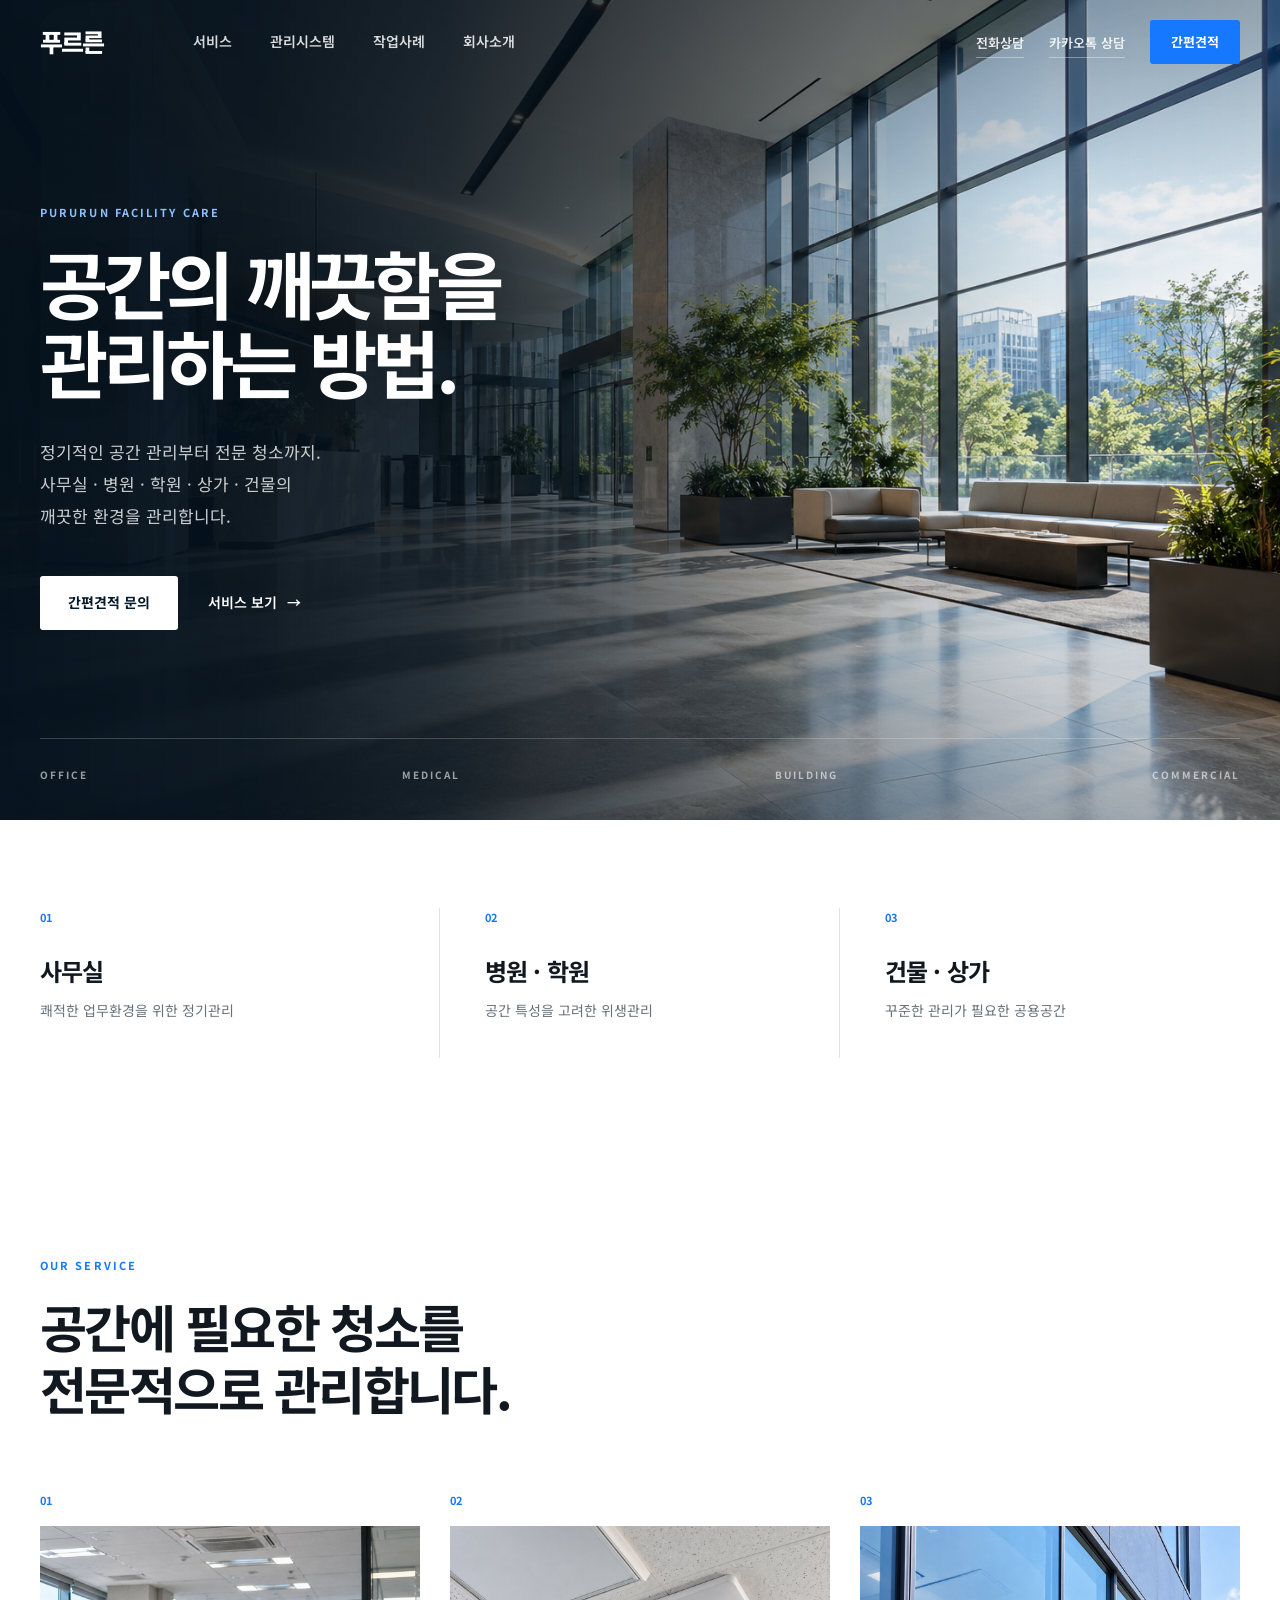
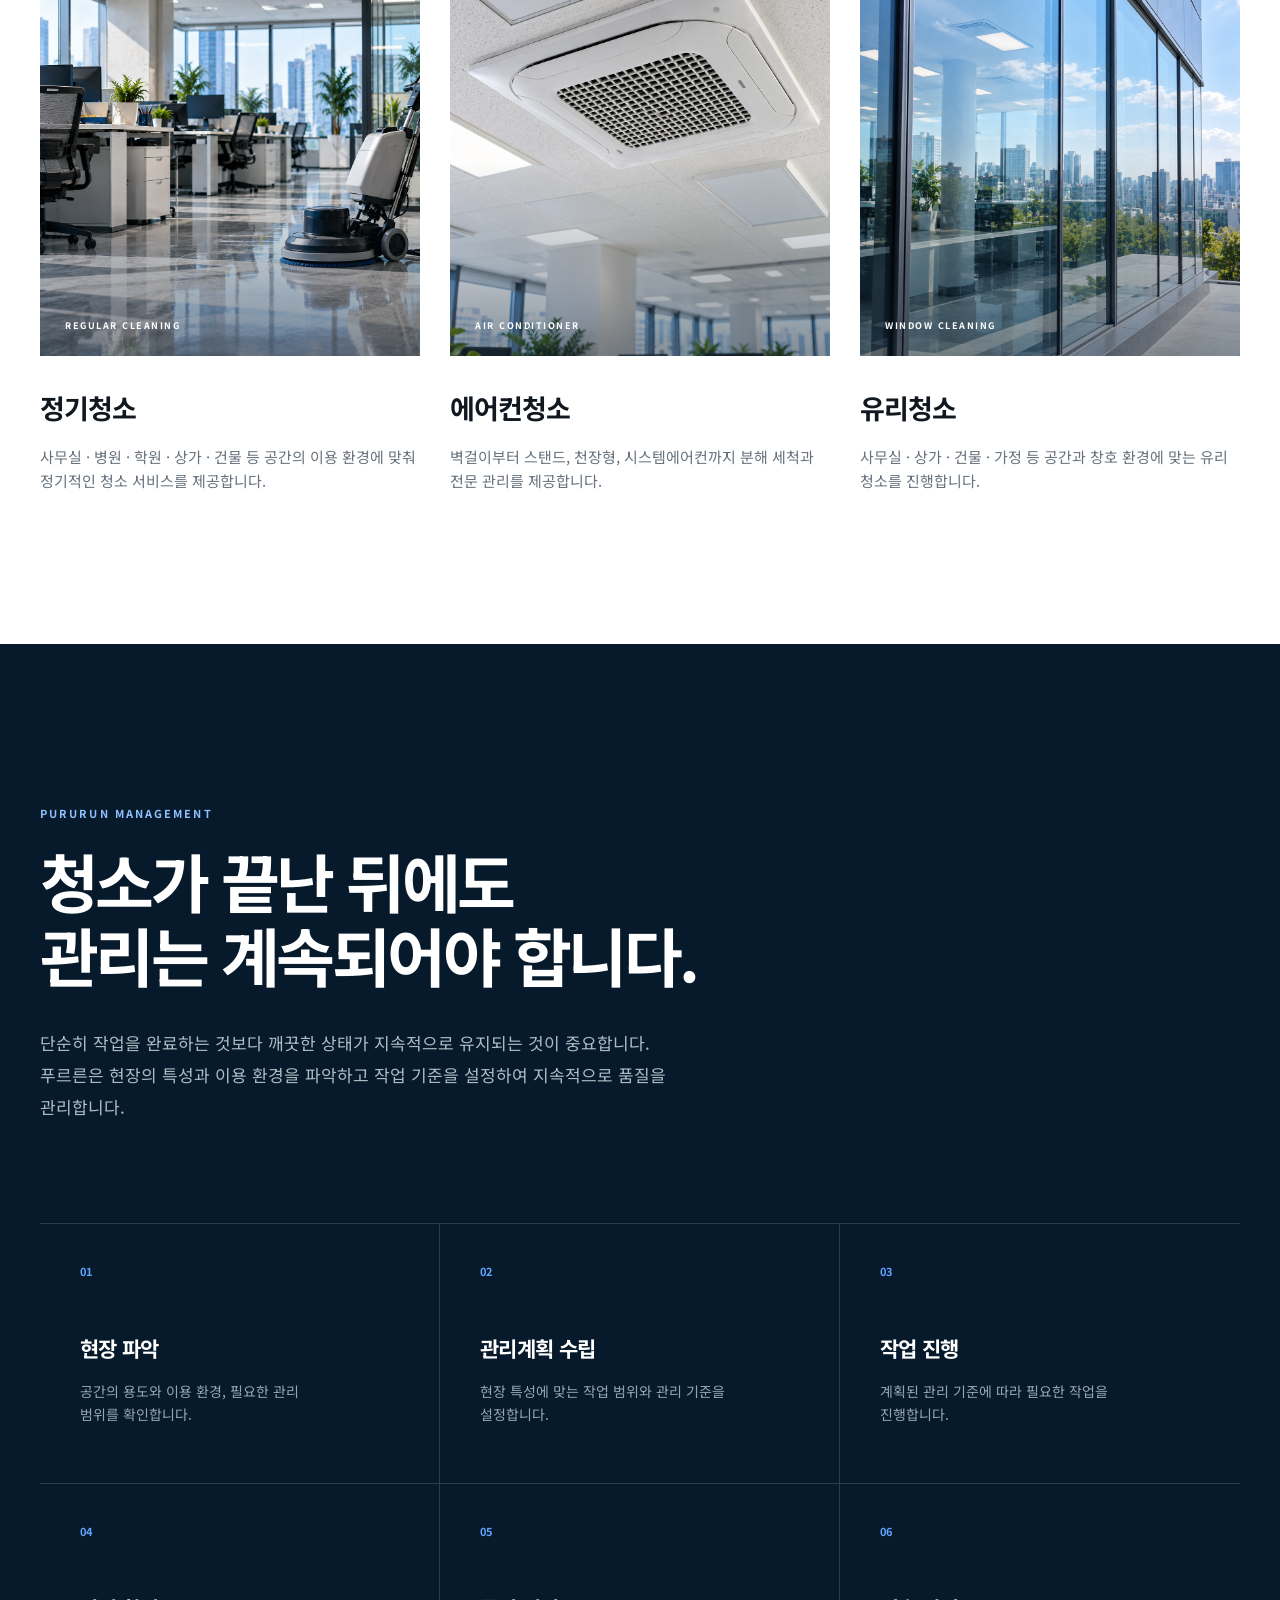
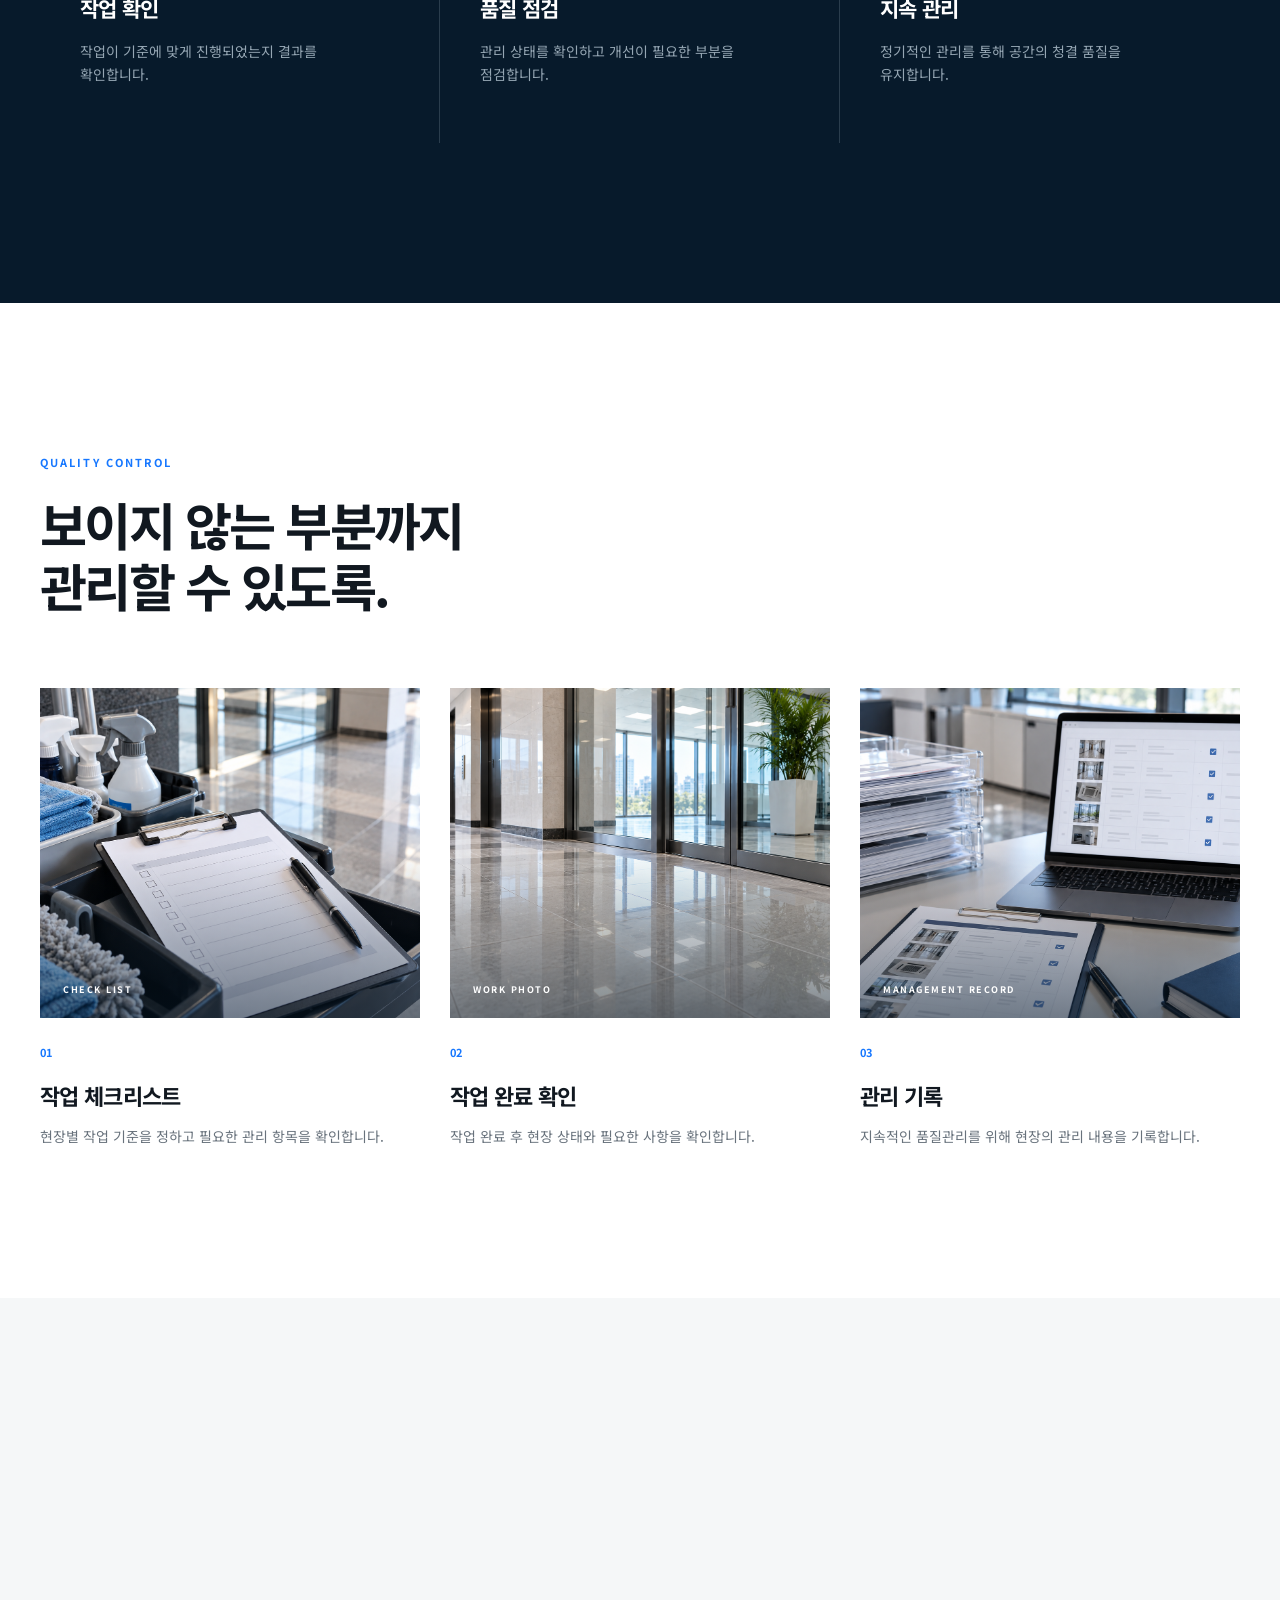
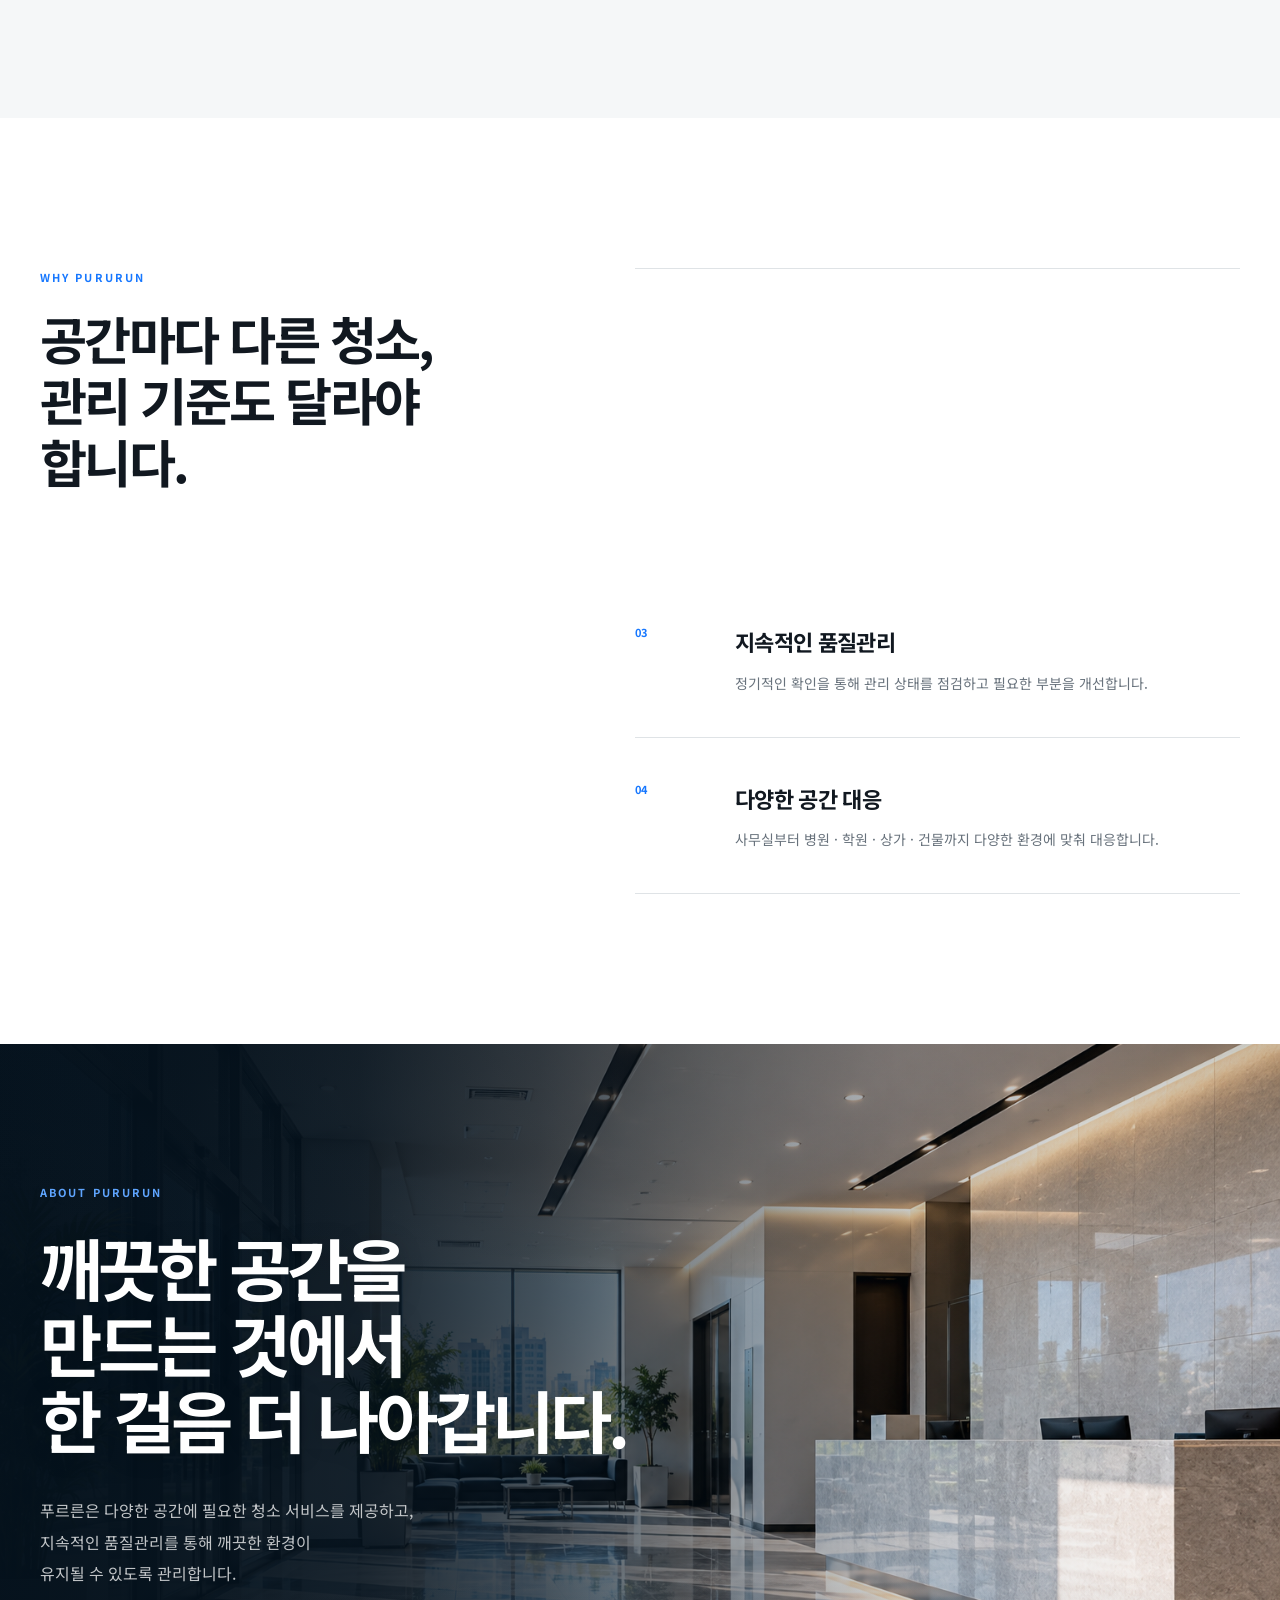
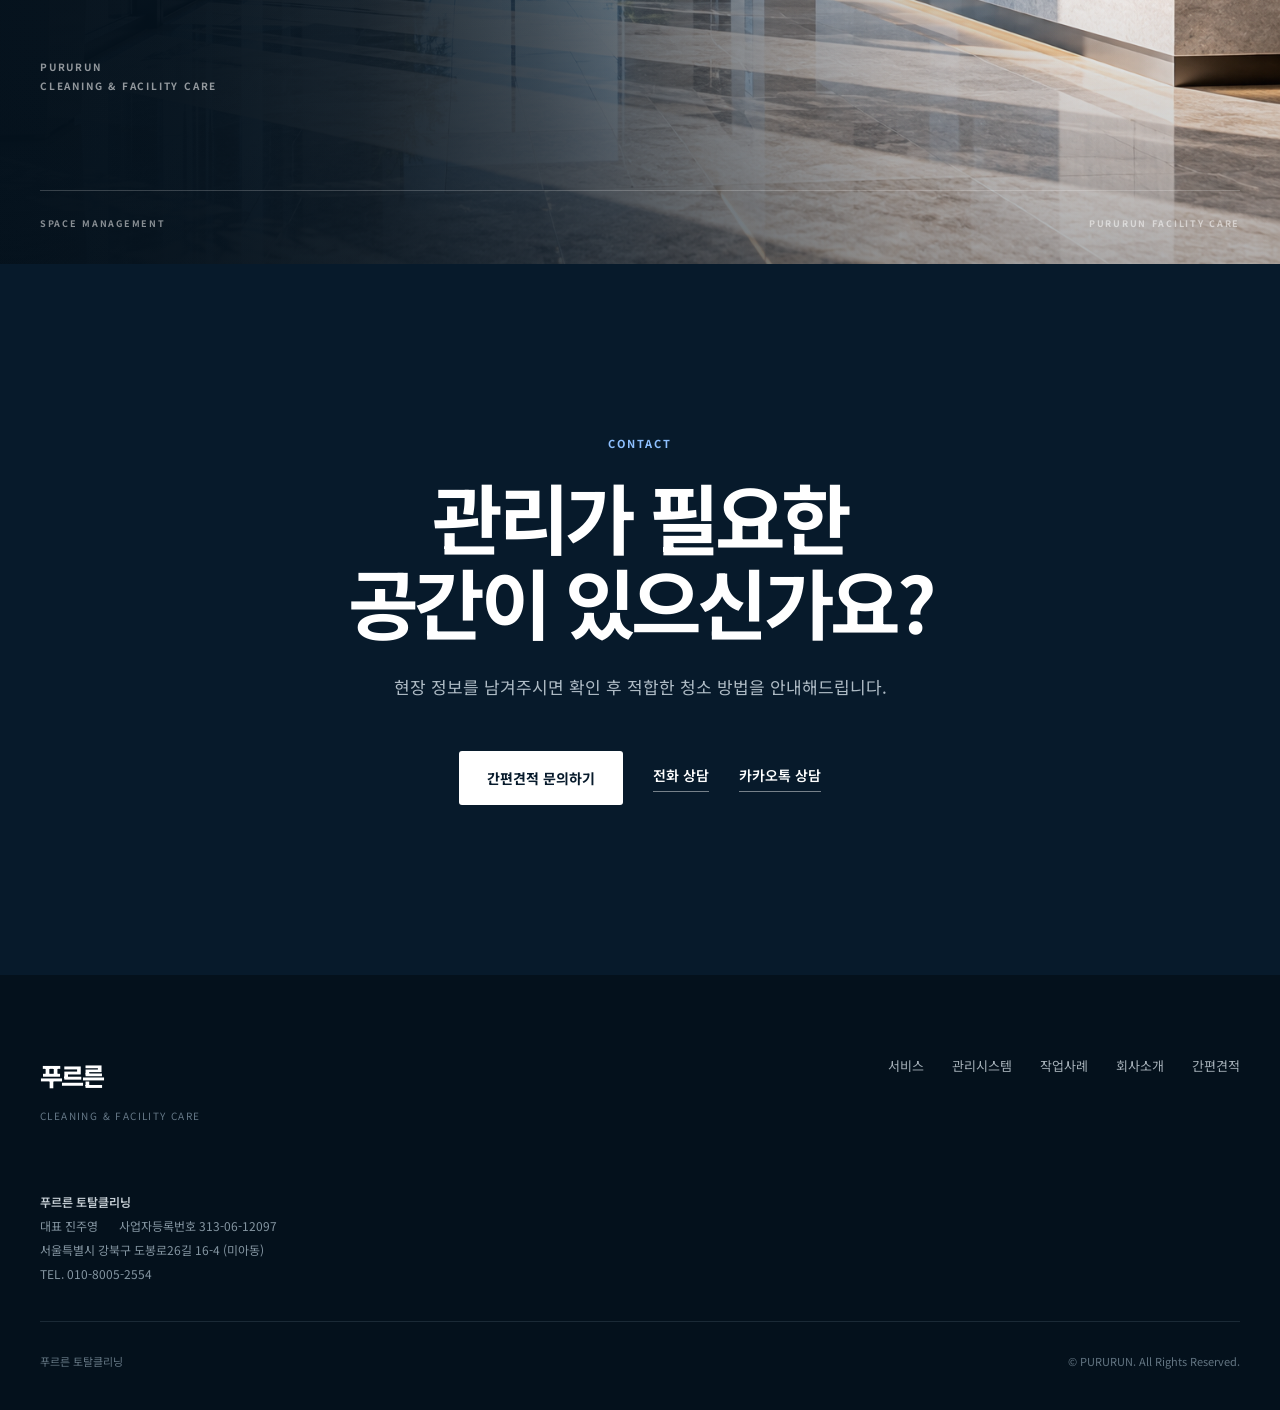
==== commit e4be7c6d: "SEO 기본 설정 추가" ====
--- a/index.html
+++ b/index.html
@@ -911,6 +911,996 @@
     <a href="tel:01080052554">
       전화
     </a>
+<!DOCTYPE html>
+<html lang="ko">
+<head>
+  <meta charset="UTF-8">
+
+  <meta
+    name="viewport"
+    content="width=device-width, initial-scale=1.0"
+  >
+
+  <title>푸르른 토탈클리닝 | 서울 정기청소·에어컨청소·유리청소</title>
+
+  <meta
+    name="description"
+    content="서울 사무실, 병원, 학원, 상가, 건물 정기청소부터 에어컨청소와 유리청소까지. 공간의 깨끗함을 지속적으로 관리하는 푸르른 토탈클리닝입니다."
+  >
+
+  <meta
+    name="robots"
+    content="index, follow, max-image-preview:large"
+  >
+
+  <link rel="canonical" href="https://pururun.kr/">
+
+  <meta property="og:locale" content="ko_KR">
+  <meta property="og:type" content="website">
+  <meta property="og:site_name" content="푸르른 토탈클리닝">
+  <meta property="og:title" content="푸르른 토탈클리닝 | 서울 정기청소·에어컨청소·유리청소">
+  <meta
+    property="og:description"
+    content="정기적인 공간 관리부터 전문 청소까지. 사무실 · 병원 · 학원 · 상가 · 건물의 깨끗한 환경을 관리합니다."
+  >
+  <meta property="og:url" content="https://pururun.kr/">
+  <meta property="og:image" content="https://pururun.kr/images/hero-office.png">
+  <meta property="og:image:alt" content="푸르른 토탈클리닝이 관리하는 깨끗한 업무 공간">
+
+  <meta name="twitter:card" content="summary_large_image">
+  <meta name="twitter:title" content="푸르른 토탈클리닝 | 서울 정기청소·에어컨청소·유리청소">
+  <meta
+    name="twitter:description"
+    content="정기적인 공간 관리부터 전문 청소까지. 사무실 · 병원 · 학원 · 상가 · 건물의 깨끗한 환경을 관리합니다."
+  >
+  <meta name="twitter:image" content="https://pururun.kr/images/hero-office.png">
+
+  <link rel="stylesheet" href="css/style.css">
+
+  <script type="application/ld+json">
+  {
+    "@context": "https://schema.org",
+    "@type": "LocalBusiness",
+    "name": "푸르른 토탈클리닝",
+    "url": "https://pururun.kr/",
+    "image": "https://pururun.kr/images/hero-office.png",
+    "telephone": "+82-10-8005-2554",
+    "description": "서울 사무실, 병원, 학원, 상가, 건물 정기청소와 에어컨청소, 유리청소를 제공하는 전문 청소·공간관리 업체입니다.",
+    "address": {
+      "@type": "PostalAddress",
+      "streetAddress": "도봉로26길 16-4",
+      "addressLocality": "강북구",
+      "addressRegion": "서울특별시",
+      "addressCountry": "KR"
+    },
+    "areaServed": {
+      "@type": "AdministrativeArea",
+      "name": "서울특별시"
+    },
+    "hasOfferCatalog": {
+      "@type": "OfferCatalog",
+      "name": "청소 서비스",
+      "itemListElement": [
+        {
+          "@type": "Offer",
+          "itemOffered": {
+            "@type": "Service",
+            "name": "정기청소"
+          }
+        },
+        {
+          "@type": "Offer",
+          "itemOffered": {
+            "@type": "Service",
+            "name": "에어컨청소"
+          }
+        },
+        {
+          "@type": "Offer",
+          "itemOffered": {
+            "@type": "Service",
+            "name": "유리청소"
+          }
+        }
+      ]
+    }
+  }
+  </script>
+</head>
+
+<body>
+
+  <!-- HEADER -->
+  <header class="header" id="header">
+
+    <div class="header-inner">
+
+      <a href="#home" class="wordmark">
+        푸르른
+      </a>
+
+      <nav class="desktop-nav">
+        <a href="#services">서비스</a>
+        <a href="#management">관리시스템</a>
+        <a href="#projects">작업사례</a>
+        <a href="#about">회사소개</a>
+      </nav>
+
+      <div class="header-actions">
+
+        <a
+          href="tel:01080052554"
+          class="header-consult-link"
+        >
+          전화상담
+        </a>
+
+        <a
+          href="https://pf.kakao.com/_WjxfaX"
+          class="header-consult-link kakao-link"
+          target="_blank"
+          rel="noopener noreferrer"
+        >
+          카카오톡 상담
+        </a>
+
+        <a
+          href="#"
+          class="button button-small quote-link"
+        >
+          간편견적
+        </a>
+
+      </div>
+
+      <button
+        class="menu-button"
+        id="menuButton"
+        aria-label="메뉴 열기"
+        aria-expanded="false"
+      >
+        <span></span>
+        <span></span>
+      </button>
+
+    </div>
+
+    <div class="mobile-menu" id="mobileMenu">
+      <a href="#services">서비스</a>
+      <a href="#management">관리시스템</a>
+      <a href="#projects">작업사례</a>
+      <a href="#about">회사소개</a>
+      <a href="#" class="quote-link">간편견적</a>
+    </div>
+
+  </header>
+
+
+  <main>
+
+    <!-- HERO -->
+    <section class="hero" id="home">
+
+      <img
+        src="images/hero-office.png"
+        alt="깨끗하게 관리된 현대적인 업무 공간"
+        class="hero-background"
+      >
+
+      <div class="hero-overlay"></div>
+
+      <div class="hero-content">
+
+        <div class="hero-copy reveal">
+
+          <p class="eyebrow hero-eyebrow">
+            PURURUN FACILITY CARE
+          </p>
+
+          <h1>
+            공간의 깨끗함을<br>
+            관리하는 방법.
+          </h1>
+
+          <p class="hero-description">
+            정기적인 공간 관리부터 전문 청소까지.<br>
+            사무실 · 병원 · 학원 · 상가 · 건물의<br class="desktop-break">
+            깨끗한 환경을 관리합니다.
+          </p>
+
+          <div class="hero-buttons">
+
+            <a
+              href="#"
+              class="button button-light quote-link"
+            >
+              간편견적 문의
+            </a>
+
+            <a href="#services" class="text-link">
+              서비스 보기
+              <span>→</span>
+            </a>
+
+          </div>
+
+        </div>
+
+      </div>
+
+      <div class="hero-bottom">
+        <span>OFFICE</span>
+        <span>MEDICAL</span>
+        <span>BUILDING</span>
+        <span>COMMERCIAL</span>
+      </div>
+
+    </section>
+
+
+    <!-- TARGET SPACES -->
+    <section class="space-strip">
+
+      <div class="space-item">
+        <span>01</span>
+        <strong>사무실</strong>
+        <p>쾌적한 업무환경을 위한 정기관리</p>
+      </div>
+
+      <div class="space-item">
+        <span>02</span>
+        <strong>병원 · 학원</strong>
+        <p>공간 특성을 고려한 위생관리</p>
+      </div>
+
+      <div class="space-item">
+        <span>03</span>
+        <strong>건물 · 상가</strong>
+        <p>꾸준한 관리가 필요한 공용공간</p>
+      </div>
+
+    </section>
+
+
+    <!-- SERVICES -->
+    <section class="section services" id="services">
+
+      <div class="section-heading reveal">
+
+        <p class="eyebrow">
+          OUR SERVICE
+        </p>
+
+        <h2>
+          공간에 필요한 청소를<br>
+          전문적으로 관리합니다.
+        </h2>
+
+      </div>
+
+
+      <div class="service-grid">
+
+        <article class="service-card reveal">
+
+          <div class="service-number">01</div>
+
+          <div class="service-image">
+
+            <img
+              src="images/service-regular.png"
+              alt="깨끗하게 관리된 업무 공간"
+            >
+
+            <div class="service-image-overlay"></div>
+
+            <span>REGULAR CLEANING</span>
+
+          </div>
+
+          <h3>정기청소</h3>
+
+          <p>
+            사무실 · 병원 · 학원 · 상가 · 건물 등
+            공간의 이용 환경에 맞춰 정기적인
+            청소 서비스를 제공합니다.
+          </p>
+
+        </article>
+
+
+        <article class="service-card reveal">
+
+          <div class="service-number">02</div>
+
+          <div class="service-image">
+
+            <img
+              src="images/service-aircon.png"
+              alt="천장형 시스템 에어컨"
+            >
+
+            <div class="service-image-overlay"></div>
+
+            <span>AIR CONDITIONER</span>
+
+          </div>
+
+          <h3>에어컨청소</h3>
+
+          <p>
+            벽걸이부터 스탠드, 천장형,
+            시스템에어컨까지 분해 세척과
+            전문 관리를 제공합니다.
+          </p>
+
+        </article>
+
+
+        <article class="service-card reveal">
+
+          <div class="service-number">03</div>
+
+          <div class="service-image">
+
+            <img
+              src="images/service-window.png"
+              alt="깨끗하게 관리된 상업시설 유리"
+            >
+
+            <div class="service-image-overlay"></div>
+
+            <span>WINDOW CLEANING</span>
+
+          </div>
+
+          <h3>유리청소</h3>
+
+          <p>
+            사무실 · 상가 · 건물 · 가정 등
+            공간과 창호 환경에 맞는
+            유리 청소를 진행합니다.
+          </p>
+
+        </article>
+
+      </div>
+
+    </section>
+
+
+    <!--
+      MORE SERVICE
+      현재 비공개 상태
+    -->
+
+
+    <!-- MANAGEMENT -->
+    <section class="management" id="management">
+
+      <div class="management-inner">
+
+        <div class="management-heading reveal">
+
+          <p class="eyebrow hero-eyebrow">
+            PURURUN MANAGEMENT
+          </p>
+
+          <h2>
+            청소가 끝난 뒤에도<br>
+            관리는 계속되어야 합니다.
+          </h2>
+
+          <p>
+            단순히 작업을 완료하는 것보다
+            깨끗한 상태가 지속적으로 유지되는 것이 중요합니다.
+            푸르른은 현장의 특성과 이용 환경을 파악하고
+            작업 기준을 설정하여 지속적으로 품질을 관리합니다.
+          </p>
+
+        </div>
+
+
+        <div class="management-grid">
+
+          <div class="management-step reveal">
+            <span>01</span>
+            <h3>현장 파악</h3>
+            <p>
+              공간의 용도와 이용 환경,
+              필요한 관리 범위를 확인합니다.
+            </p>
+          </div>
+
+          <div class="management-step reveal">
+            <span>02</span>
+            <h3>관리계획 수립</h3>
+            <p>
+              현장 특성에 맞는 작업 범위와
+              관리 기준을 설정합니다.
+            </p>
+          </div>
+
+          <div class="management-step reveal">
+            <span>03</span>
+            <h3>작업 진행</h3>
+            <p>
+              계획된 관리 기준에 따라
+              필요한 작업을 진행합니다.
+            </p>
+          </div>
+
+          <div class="management-step reveal">
+            <span>04</span>
+            <h3>작업 확인</h3>
+            <p>
+              작업이 기준에 맞게 진행되었는지
+              결과를 확인합니다.
+            </p>
+          </div>
+
+          <div class="management-step reveal">
+            <span>05</span>
+            <h3>품질 점검</h3>
+            <p>
+              관리 상태를 확인하고
+              개선이 필요한 부분을 점검합니다.
+            </p>
+          </div>
+
+          <div class="management-step reveal">
+            <span>06</span>
+            <h3>지속 관리</h3>
+            <p>
+              정기적인 관리를 통해
+              공간의 청결 품질을 유지합니다.
+            </p>
+          </div>
+
+        </div>
+
+      </div>
+
+    </section>
+
+
+    <!-- QUALITY CONTROL -->
+    <section class="section proof">
+
+      <div class="section-heading reveal">
+
+        <p class="eyebrow">
+          QUALITY CONTROL
+        </p>
+
+        <h2>
+          보이지 않는 부분까지<br>
+          관리할 수 있도록.
+        </h2>
+
+      </div>
+
+
+      <div class="proof-grid">
+
+        <article class="proof-item reveal">
+
+          <div class="proof-visual">
+
+            <img
+              src="images/quality-check.png"
+              alt="현장 관리 체크리스트"
+            >
+
+            <div class="proof-image-overlay"></div>
+
+            <span>CHECK LIST</span>
+
+          </div>
+
+          <span class="proof-number">01</span>
+
+          <h3>작업 체크리스트</h3>
+
+          <p>
+            현장별 작업 기준을 정하고
+            필요한 관리 항목을 확인합니다.
+          </p>
+
+        </article>
+
+
+        <article class="proof-item reveal">
+
+          <div class="proof-visual">
+
+            <img
+              src="images/quality-photo.png"
+              alt="깨끗하게 관리된 공간의 작업 완료 상태"
+            >
+
+            <div class="proof-image-overlay"></div>
+
+            <span>WORK PHOTO</span>
+
+          </div>
+
+          <span class="proof-number">02</span>
+
+          <h3>작업 완료 확인</h3>
+
+          <p>
+            작업 완료 후 현장 상태와
+            필요한 사항을 확인합니다.
+          </p>
+
+        </article>
+
+
+        <article class="proof-item reveal">
+
+          <div class="proof-visual">
+
+            <img
+              src="images/quality-record.png"
+              alt="현장 관리 기록 시스템"
+            >
+
+            <div class="proof-image-overlay"></div>
+
+            <span>MANAGEMENT RECORD</span>
+
+          </div>
+
+          <span class="proof-number">03</span>
+
+          <h3>관리 기록</h3>
+
+          <p>
+            지속적인 품질관리를 위해
+            현장의 관리 내용을 기록합니다.
+          </p>
+
+        </article>
+
+      </div>
+
+    </section>
+
+
+    <!-- PROJECT -->
+    <section class="projects" id="projects">
+
+      <div class="projects-inner">
+
+        <div class="project-ready reveal">
+
+          <div class="project-ready-copy">
+
+            <p class="eyebrow">
+              PROJECT
+            </p>
+
+            <h2>
+              푸르른이 관리한 공간
+            </h2>
+
+            <p>
+              실제 작업사례를 정리하고 있습니다.<br>
+              준비된 작업사례는 순차적으로 업데이트됩니다.
+            </p>
+
+          </div>
+
+
+          <button
+            type="button"
+            class="project-toggle"
+            id="projectToggle"
+            aria-expanded="false"
+            aria-controls="projectContent"
+          >
+
+            <span class="project-toggle-label">
+              작업사례 보기
+            </span>
+
+            <span
+              class="project-toggle-icon"
+              aria-hidden="true"
+            >
+              +
+            </span>
+
+          </button>
+
+        </div>
+
+
+        <div
+          class="project-content"
+          id="projectContent"
+          aria-hidden="true"
+        >
+
+          <div class="project-grid">
+
+            <article class="project-card">
+
+              <div class="project-placeholder">
+
+                <span>PROJECT 01</span>
+
+                <strong>
+                  UPDATE PREPARING
+                </strong>
+
+                <p>
+                  작업사례 업데이트 준비 중
+                </p>
+
+              </div>
+
+              <div class="project-meta">
+                <span>OFFICE</span>
+                <span>01</span>
+              </div>
+
+              <h3>
+                사무실 정기관리
+              </h3>
+
+              <p class="project-description">
+                실제 푸르른 작업사진과
+                현장 정보를 업데이트할 예정입니다.
+              </p>
+
+            </article>
+
+
+            <article class="project-card">
+
+              <div class="project-placeholder">
+
+                <span>PROJECT 02</span>
+
+                <strong>
+                  UPDATE PREPARING
+                </strong>
+
+                <p>
+                  작업사례 업데이트 준비 중
+                </p>
+
+              </div>
+
+              <div class="project-meta">
+                <span>AIR CONDITIONER</span>
+                <span>02</span>
+              </div>
+
+              <h3>
+                에어컨 분해청소
+              </h3>
+
+              <p class="project-description">
+                실제 푸르른 작업사진과
+                현장 정보를 업데이트할 예정입니다.
+              </p>
+
+            </article>
+
+
+            <article class="project-card">
+
+              <div class="project-placeholder">
+
+                <span>PROJECT 03</span>
+
+                <strong>
+                  UPDATE PREPARING
+                </strong>
+
+                <p>
+                  작업사례 업데이트 준비 중
+                </p>
+
+              </div>
+
+              <div class="project-meta">
+                <span>WINDOW</span>
+                <span>03</span>
+              </div>
+
+              <h3>
+                상가 유리 청소
+              </h3>
+
+              <p class="project-description">
+                실제 푸르른 작업사진과
+                현장 정보를 업데이트할 예정입니다.
+              </p>
+
+            </article>
+
+          </div>
+
+        </div>
+
+      </div>
+
+    </section>
+
+
+    <!-- WHY PURURUN -->
+    <section class="section why">
+
+      <div class="why-layout">
+
+        <div class="why-heading reveal">
+
+          <p class="eyebrow">
+            WHY PURURUN
+          </p>
+
+          <h2>
+            공간마다 다른 청소,<br>
+            관리 기준도 달라야 합니다.
+          </h2>
+
+        </div>
+
+
+        <div class="why-list">
+
+          <div class="why-item reveal">
+
+            <span>01</span>
+
+            <div>
+              <h3>현장별 맞춤관리</h3>
+
+              <p>
+                공간의 용도와 이용 환경을 고려하여
+                필요한 작업 범위를 설정합니다.
+              </p>
+            </div>
+
+          </div>
+
+
+          <div class="why-item reveal">
+
+            <span>02</span>
+
+            <div>
+              <h3>체계적인 작업기준</h3>
+
+              <p>
+                현장별 관리 기준을 설정하여
+                일관된 품질을 유지합니다.
+              </p>
+            </div>
+
+          </div>
+
+
+          <div class="why-item reveal">
+
+            <span>03</span>
+
+            <div>
+              <h3>지속적인 품질관리</h3>
+
+              <p>
+                정기적인 확인을 통해 관리 상태를 점검하고
+                필요한 부분을 개선합니다.
+              </p>
+            </div>
+
+          </div>
+
+
+          <div class="why-item reveal">
+
+            <span>04</span>
+
+            <div>
+              <h3>다양한 공간 대응</h3>
+
+              <p>
+                사무실부터 병원 · 학원 · 상가 · 건물까지
+                다양한 환경에 맞춰 대응합니다.
+              </p>
+            </div>
+
+          </div>
+
+        </div>
+
+      </div>
+
+    </section>
+
+
+    <!-- ABOUT -->
+    <section class="about" id="about">
+
+      <img
+        src="images/about-space.png"
+        alt="깨끗하게 관리된 현대적인 상업 공간"
+        class="about-background"
+      >
+
+      <div class="about-overlay"></div>
+
+
+      <div class="about-content">
+
+        <div class="about-copy reveal">
+
+          <p class="eyebrow about-eyebrow">
+            ABOUT PURURUN
+          </p>
+
+          <h2>
+            깨끗한 공간을<br>
+            만드는 것에서<br>
+            한 걸음 더 나아갑니다.
+          </h2>
+
+          <p class="about-description">
+            푸르른은 다양한 공간에 필요한 청소 서비스를 제공하고,<br>
+            지속적인 품질관리를 통해 깨끗한 환경이<br>
+            유지될 수 있도록 관리합니다.
+          </p>
+
+          <strong class="about-signature">
+            PURURUN<br>
+            CLEANING &amp; FACILITY CARE
+          </strong>
+
+        </div>
+
+      </div>
+
+
+      <div class="about-bottom">
+        <span>SPACE MANAGEMENT</span>
+        <span>PURURUN FACILITY CARE</span>
+      </div>
+
+    </section>
+
+
+    <!-- CONTACT -->
+    <section class="contact" id="contact">
+
+      <div class="contact-inner reveal">
+
+        <p class="eyebrow hero-eyebrow">
+          CONTACT
+        </p>
+
+        <h2>
+          관리가 필요한<br>
+          공간이 있으신가요?
+        </h2>
+
+        <p>
+          현장 정보를 남겨주시면 확인 후
+          적합한 청소 방법을 안내해드립니다.
+        </p>
+
+
+        <div class="contact-actions">
+
+          <a
+            href="#"
+            class="button button-light quote-link"
+          >
+            간편견적 문의하기
+          </a>
+
+          <a
+            href="tel:01080052554"
+            class="contact-link"
+          >
+            전화 상담
+          </a>
+
+          <a
+            href="https://pf.kakao.com/_WjxfaX"
+            class="contact-link kakao-link"
+            target="_blank"
+            rel="noopener noreferrer"
+          >
+            카카오톡 상담
+          </a>
+
+        </div>
+
+      </div>
+
+    </section>
+
+  </main>
+
+
+  <!-- FOOTER -->
+  <footer class="footer">
+
+    <div class="footer-top">
+
+      <div>
+
+        <a href="#home" class="footer-logo">
+          푸르른
+        </a>
+
+        <p>
+          CLEANING &amp; FACILITY CARE
+        </p>
+
+      </div>
+
+
+      <div class="footer-nav">
+
+        <a href="#services">서비스</a>
+        <a href="#management">관리시스템</a>
+        <a href="#projects">작업사례</a>
+        <a href="#about">회사소개</a>
+        <a href="#contact">간편견적</a>
+
+      </div>
+
+    </div>
+
+
+    <div class="footer-business">
+
+      <p>
+        <strong>푸르른 토탈클리닝</strong>
+      </p>
+
+      <p>
+        대표 진주영
+        <span>사업자등록번호 313-06-12097</span>
+      </p>
+
+      <p>
+        서울특별시 강북구 도봉로26길 16-4 (미아동)
+      </p>
+
+      <p>
+        TEL. 010-8005-2554
+      </p>
+
+    </div>
+
+
+    <div class="footer-bottom">
+
+      <p>
+        푸르른 토탈클리닝
+      </p>
+
+      <p>
+        © PURURUN. All Rights Reserved.
+      </p>
+
+    </div>
+
+  </footer>
+
+
+  <!-- MOBILE ACTION BAR -->
+  <div class="mobile-actions">
+
+    <a href="tel:01080052554">
+      전화
+    </a>
 
     <a
       href="https://pf.kakao.com/_WjxfaX"
@@ -931,4 +1921,24 @@
   <script src="js/main.js"></script>
 
 </body>
+</html>
+    <a
+      href="https://pf.kakao.com/_WjxfaX"
+      class="kakao-link"
+      target="_blank"
+      rel="noopener noreferrer"
+    >
+      카카오톡
+    </a>
+
+    <a href="#" class="quote-link">
+      간편견적
+    </a>
+
+  </div>
+
+
+  <script src="js/main.js"></script>
+
+</body>
 </html>
--- a/css/style.css
+++ b/css/style.css
@@ -1397,18 +1397,18 @@
 
   .service-image {
     height: auto;
-    aspect-ratio: 4 / 5;
+    aspect-ratio: 5 / 6;
   }
 
 
   /* MANAGEMENT */
 
   .management-inner {
-    padding: 110px 20px;
+    padding: 90px 20px;
   }
 
   .management-heading {
-    margin-bottom: 70px;
+    margin-bottom: 52px;
   }
 
   .management-heading h2 {
@@ -1421,12 +1421,12 @@
 
   .management-step {
     min-height: auto;
-    padding: 35px 0;
+    padding: 28px 0;
     border-right: 0;
   }
 
   .management-step span {
-    margin-bottom: 30px;
+    margin-bottom: 22px;
   }
 
 
@@ -1434,12 +1434,12 @@
 
   .proof-grid {
     grid-template-columns: 1fr;
-    gap: 65px;
+    gap: 52px;
   }
 
   .proof-visual {
     height: auto;
-    aspect-ratio: 4 / 5;
+    aspect-ratio: 5 / 6;
   }
 
 
@@ -1482,7 +1482,7 @@
 
   .why-layout {
     grid-template-columns: 1fr;
-    gap: 55px;
+    gap: 42px;
   }
 
   .why-heading {
@@ -1491,7 +1491,7 @@
 
   .why-item {
     grid-template-columns: 50px 1fr;
-    padding: 32px 0;
+    padding: 25px 0;
   }
 
 
@@ -1523,7 +1523,8 @@
   }
 
   .about-copy h2 {
-    font-size: clamp(40px, 11vw, 52px);
+    font-size: clamp(36px, 9.7vw, 46px);
+    line-height: 1.14;
   }
 
   .about-description {
--- a/css/style.css
+++ b/css/style.css
@@ -1397,18 +1397,18 @@
 
   .service-image {
     height: auto;
-    aspect-ratio: 4 / 5;
+    aspect-ratio: 5 / 6;
   }
 
 
   /* MANAGEMENT */
 
   .management-inner {
-    padding: 110px 20px;
+    padding: 90px 20px;
   }
 
   .management-heading {
-    margin-bottom: 70px;
+    margin-bottom: 52px;
   }
 
   .management-heading h2 {
@@ -1421,12 +1421,12 @@
 
   .management-step {
     min-height: auto;
-    padding: 35px 0;
+    padding: 28px 0;
     border-right: 0;
   }
 
   .management-step span {
-    margin-bottom: 30px;
+    margin-bottom: 22px;
   }
 
 
@@ -1434,12 +1434,12 @@
 
   .proof-grid {
     grid-template-columns: 1fr;
-    gap: 65px;
+    gap: 52px;
   }
 
   .proof-visual {
     height: auto;
-    aspect-ratio: 4 / 5;
+    aspect-ratio: 5 / 6;
   }
 
 
@@ -1482,7 +1482,7 @@
 
   .why-layout {
     grid-template-columns: 1fr;
-    gap: 55px;
+    gap: 42px;
   }
 
   .why-heading {
@@ -1491,7 +1491,7 @@
 
   .why-item {
     grid-template-columns: 50px 1fr;
-    padding: 32px 0;
+    padding: 25px 0;
   }
 
 
@@ -1523,7 +1523,8 @@
   }
 
   .about-copy h2 {
-    font-size: clamp(40px, 11vw, 52px);
+    font-size: clamp(36px, 9.7vw, 46px);
+    line-height: 1.14;
   }
 
   .about-description {
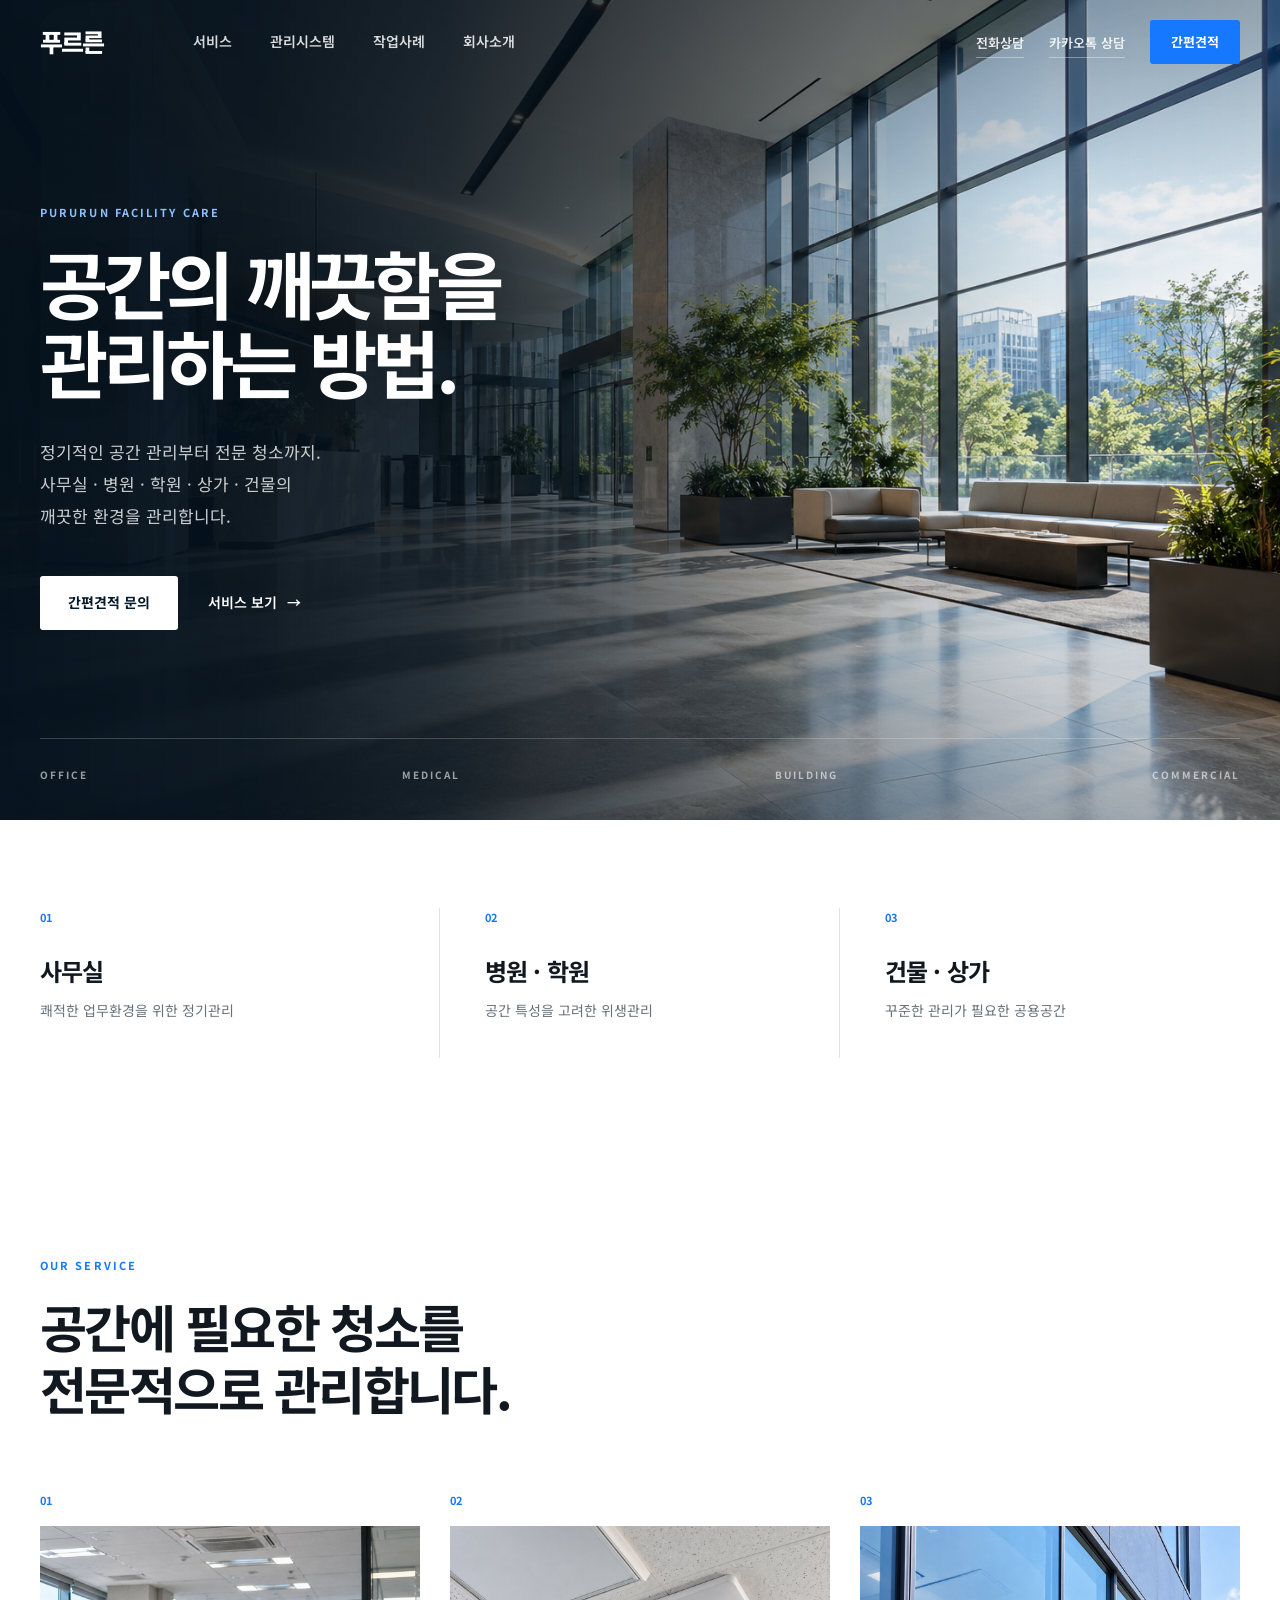
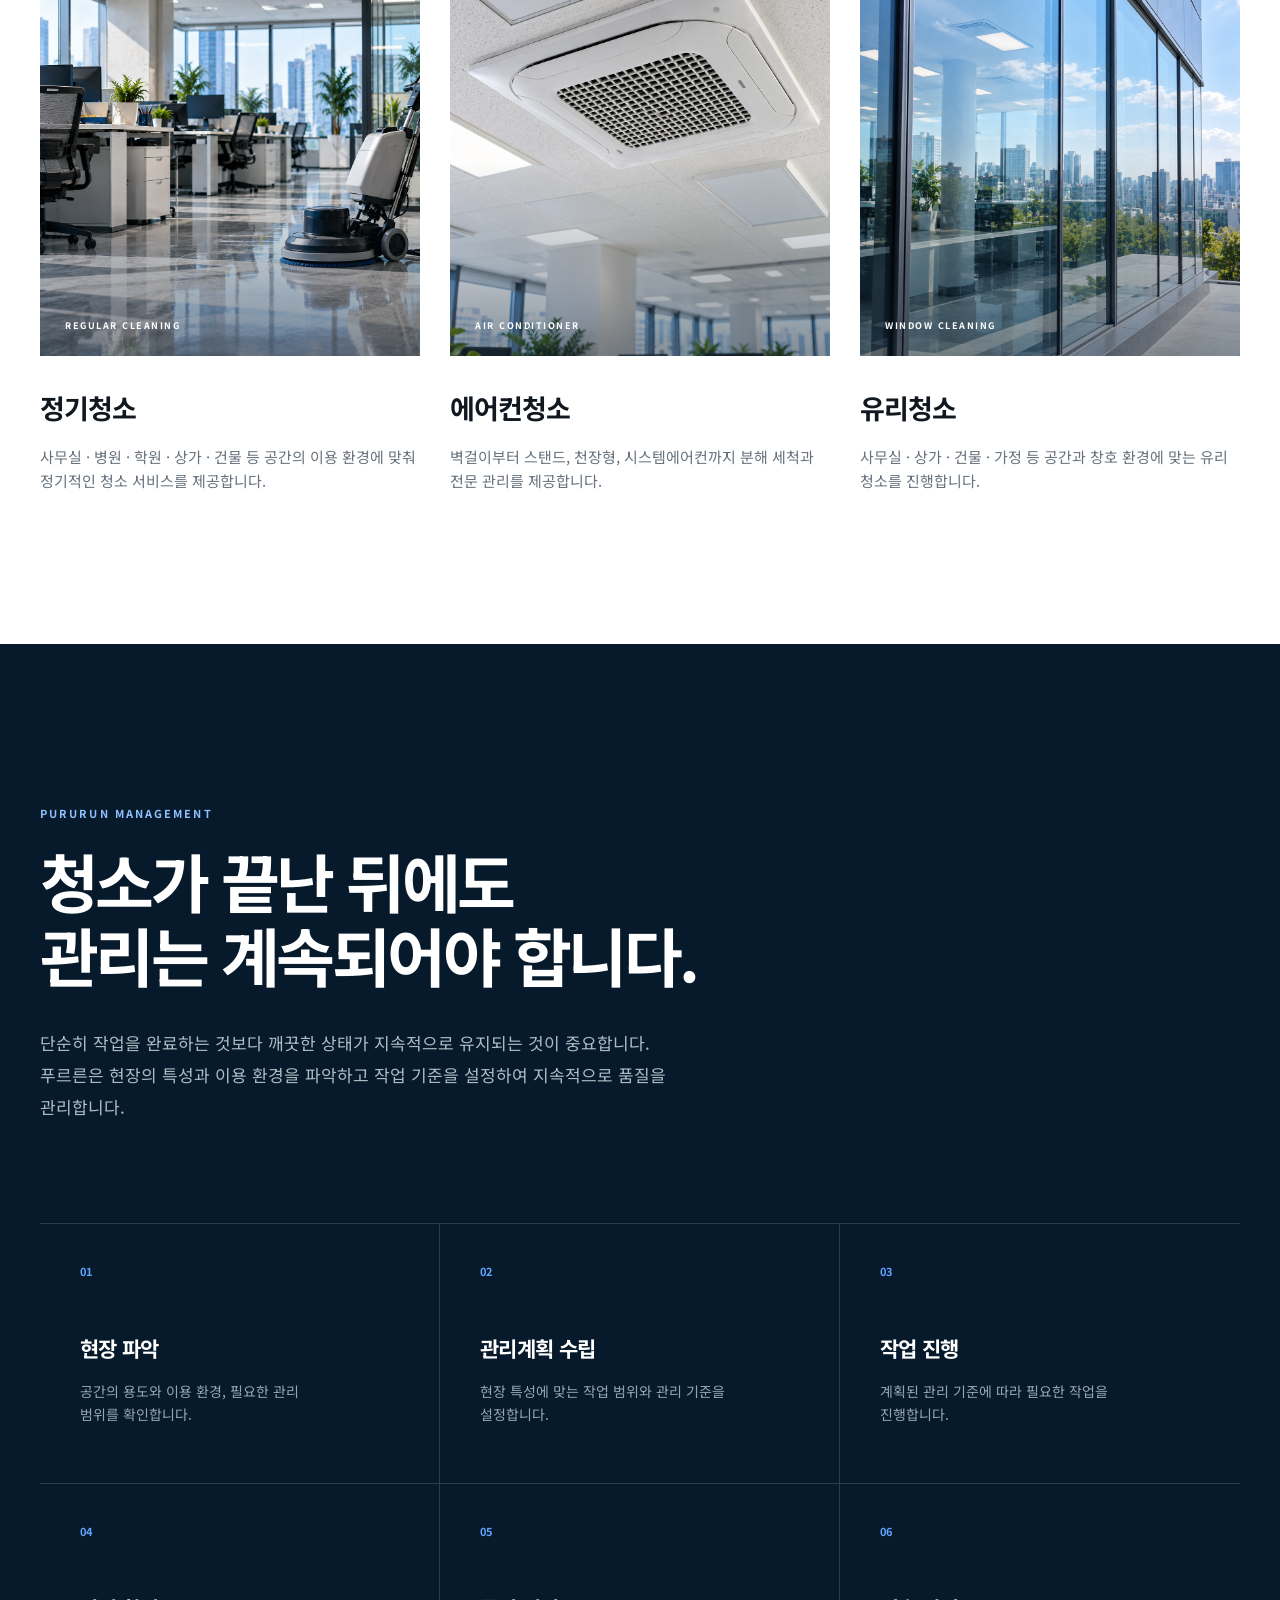
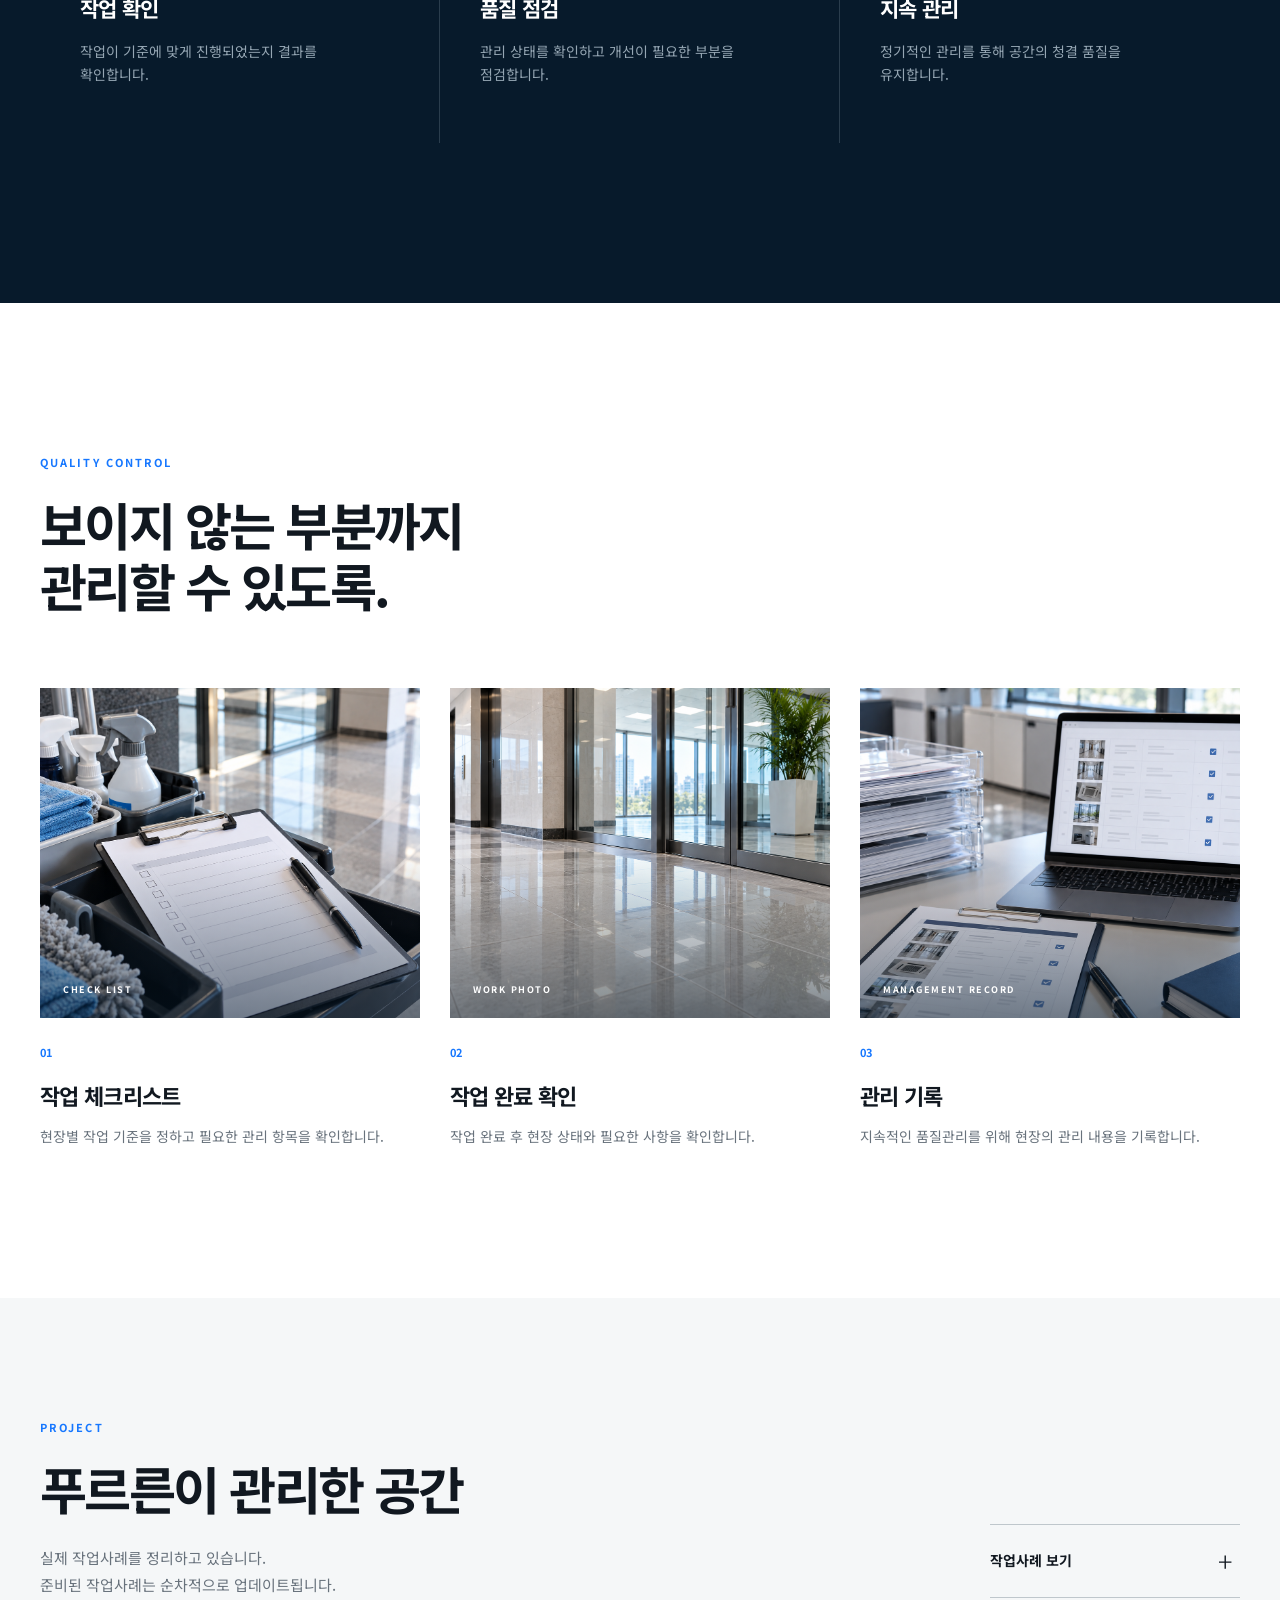
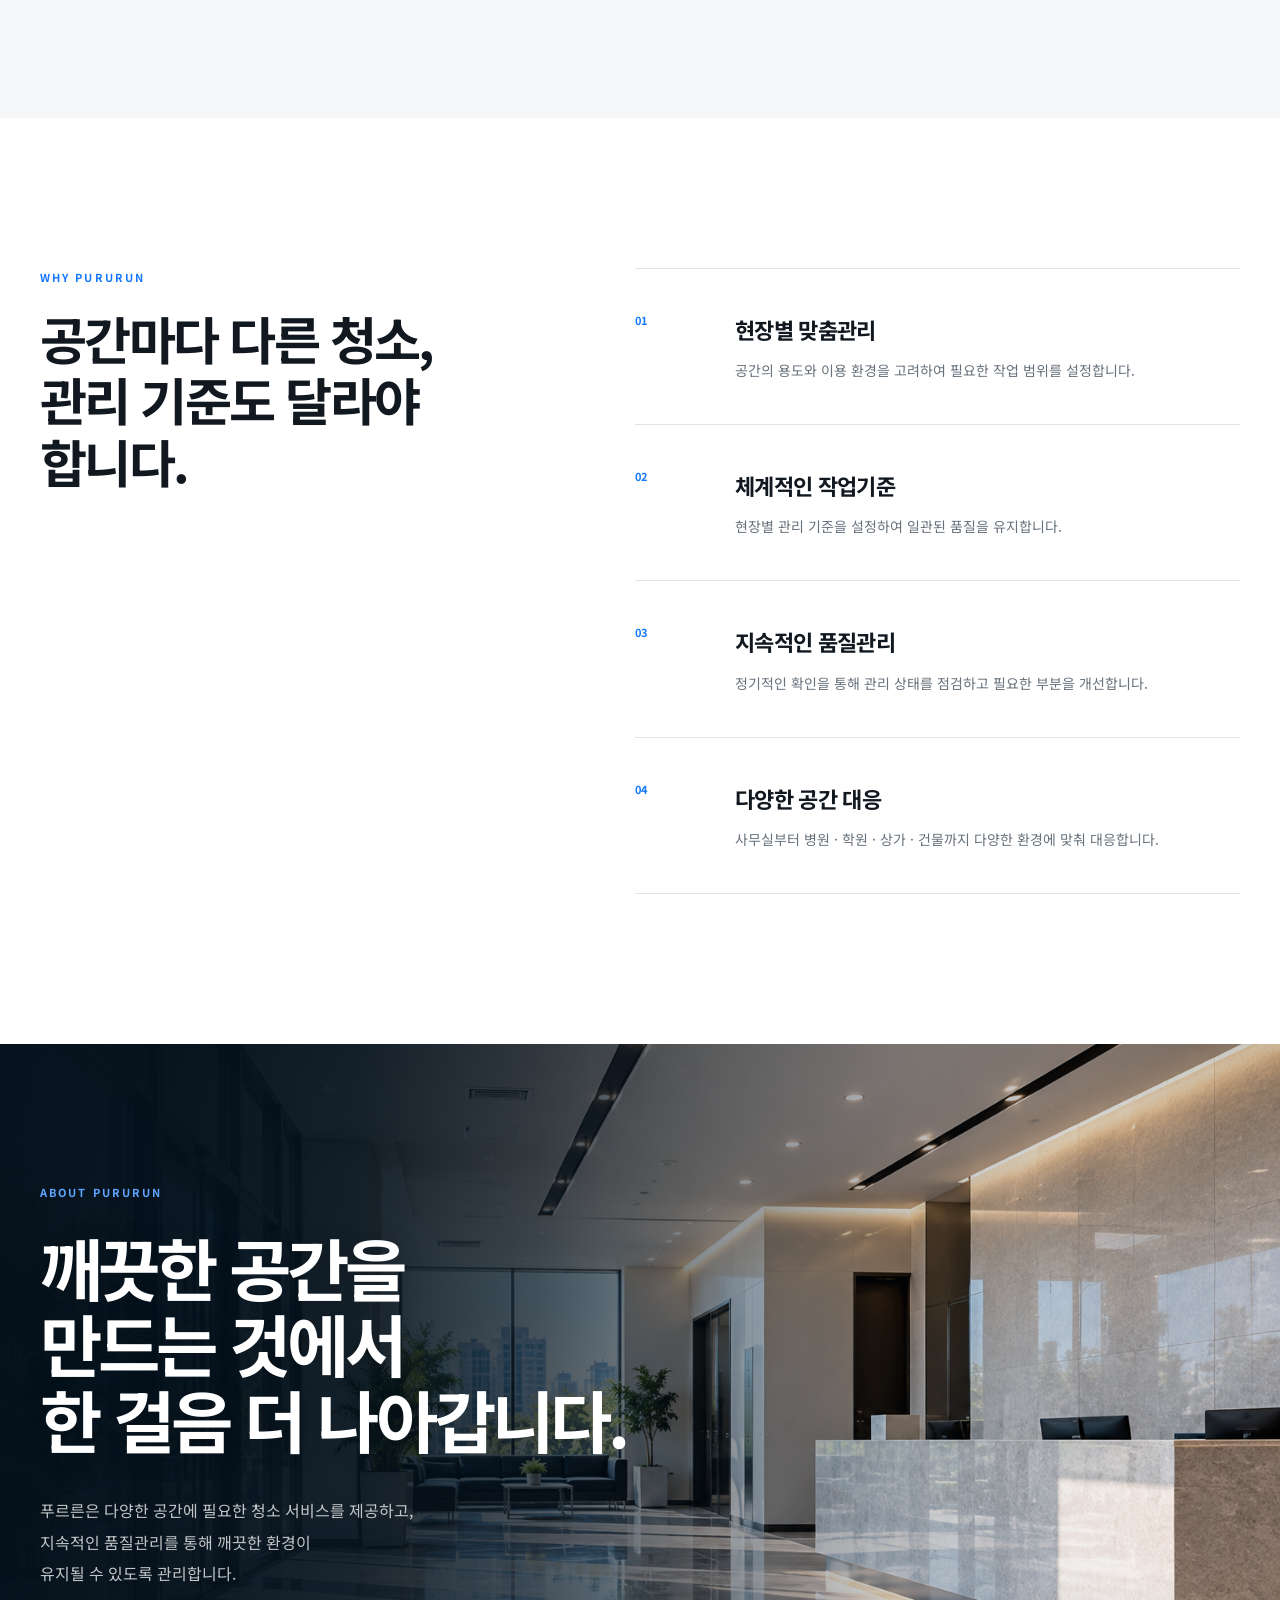
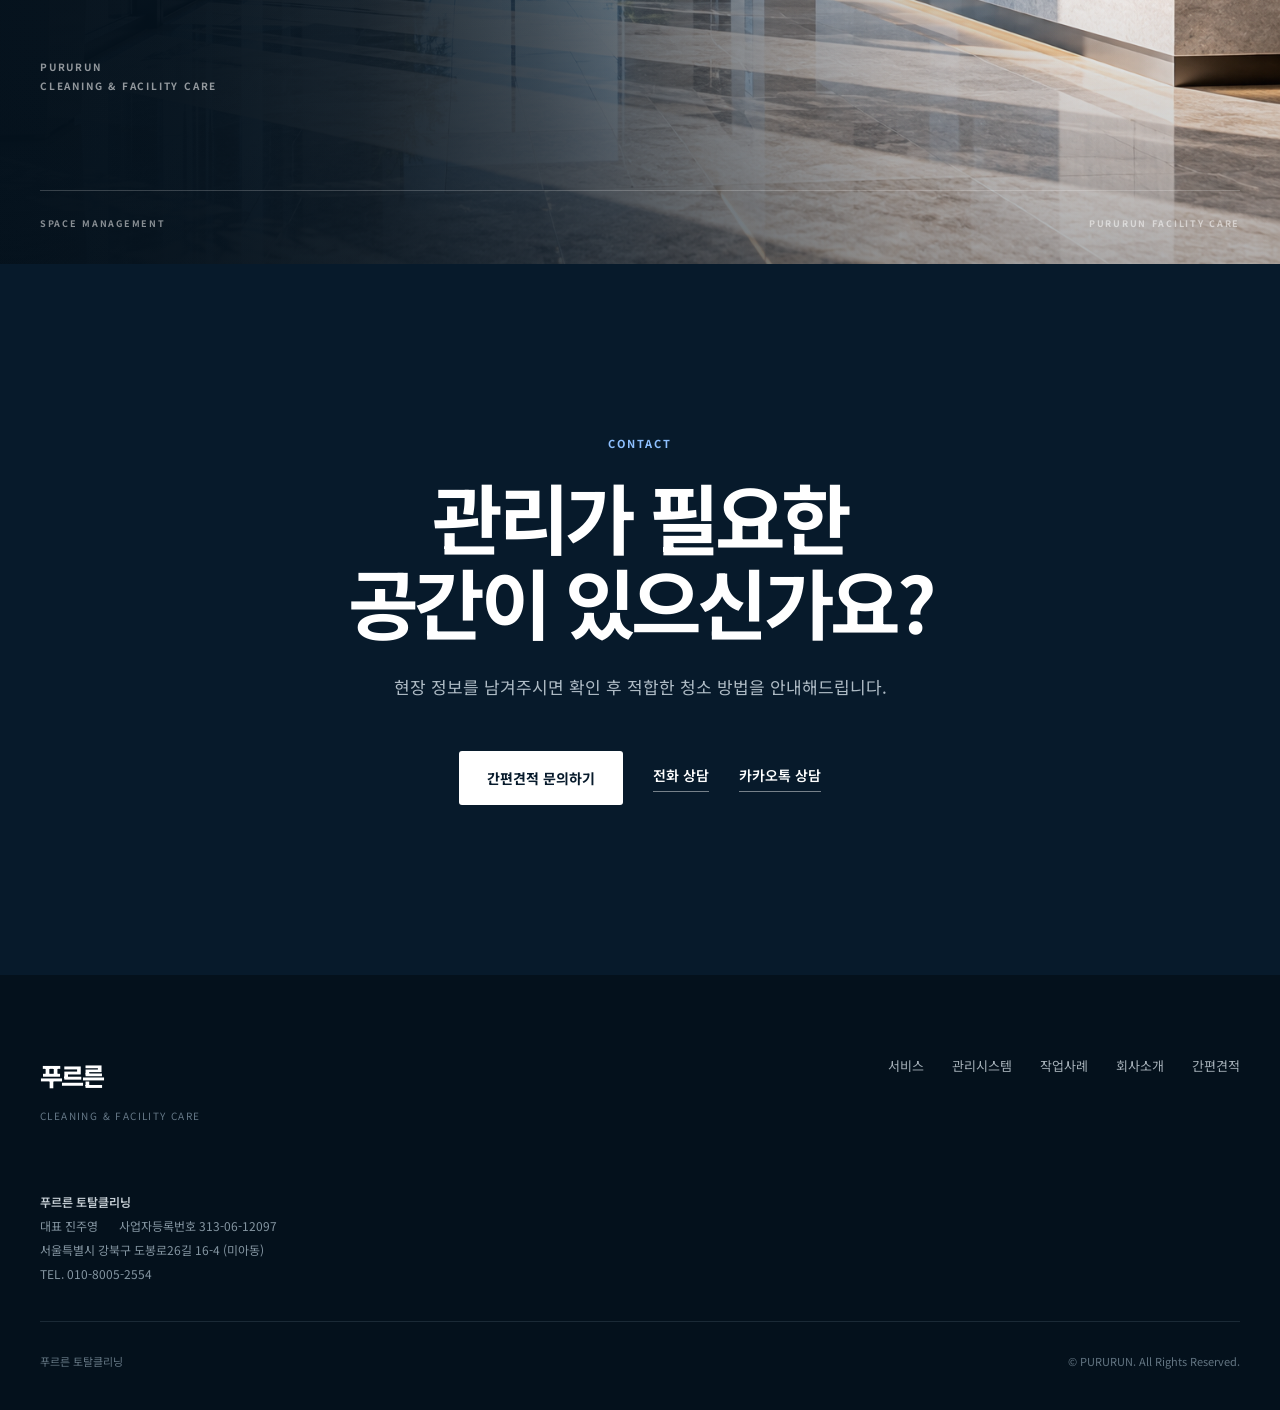
==== commit a9c09590: "정기청소 상세페이지 추가" ====
--- a/index.html
+++ b/index.html
@@ -8,925 +8,14 @@
     content="width=device-width, initial-scale=1.0"
   >
 
-  <meta
-    name="description"
-    content="서울 사무실, 병원, 학원, 상가, 건물 정기청소부터 에어컨청소와 유리청소까지. 공간의 깨끗함을 관리하는 푸르른 토탈클리닝입니다."
-  >
-
-  <title>푸르른 토탈클리닝 | 공간의 깨끗함을 관리하는 방법</title>
-
-  <link rel="stylesheet" href="css/style.css">
-</head>
-
-<body>
-
-  <!-- HEADER -->
-  <header class="header" id="header">
-
-    <div class="header-inner">
-
-      <a href="#home" class="wordmark">
-        푸르른
-      </a>
-
-      <nav class="desktop-nav">
-        <a href="#services">서비스</a>
-        <a href="#management">관리시스템</a>
-        <a href="#projects">작업사례</a>
-        <a href="#about">회사소개</a>
-      </nav>
-
-      <div class="header-actions">
-
-        <a
-          href="tel:01080052554"
-          class="header-consult-link"
-        >
-          전화상담
-        </a>
-
-        <a
-          href="https://pf.kakao.com/_WjxfaX"
-          class="header-consult-link kakao-link"
-          target="_blank"
-          rel="noopener noreferrer"
-        >
-          카카오톡 상담
-        </a>
-
-        <a
-          href="#"
-          class="button button-small quote-link"
-        >
-          간편견적
-        </a>
-
-      </div>
-
-      <button
-        class="menu-button"
-        id="menuButton"
-        aria-label="메뉴 열기"
-        aria-expanded="false"
-      >
-        <span></span>
-        <span></span>
-      </button>
-
-    </div>
-
-    <div class="mobile-menu" id="mobileMenu">
-      <a href="#services">서비스</a>
-      <a href="#management">관리시스템</a>
-      <a href="#projects">작업사례</a>
-      <a href="#about">회사소개</a>
-      <a href="#" class="quote-link">간편견적</a>
-    </div>
-
-  </header>
-
-
-  <main>
-
-    <!-- HERO -->
-    <section class="hero" id="home">
-
-      <img
-        src="images/hero-office.png"
-        alt="깨끗하게 관리된 현대적인 업무 공간"
-        class="hero-background"
-      >
-
-      <div class="hero-overlay"></div>
-
-      <div class="hero-content">
-
-        <div class="hero-copy reveal">
-
-          <p class="eyebrow hero-eyebrow">
-            PURURUN FACILITY CARE
-          </p>
-
-          <h1>
-            공간의 깨끗함을<br>
-            관리하는 방법.
-          </h1>
-
-          <p class="hero-description">
-            정기적인 공간 관리부터 전문 청소까지.<br>
-            사무실 · 병원 · 학원 · 상가 · 건물의<br class="desktop-break">
-            깨끗한 환경을 관리합니다.
-          </p>
-
-          <div class="hero-buttons">
-
-            <a
-              href="#"
-              class="button button-light quote-link"
-            >
-              간편견적 문의
-            </a>
-
-            <a href="#services" class="text-link">
-              서비스 보기
-              <span>→</span>
-            </a>
-
-          </div>
-
-        </div>
-
-      </div>
-
-      <div class="hero-bottom">
-        <span>OFFICE</span>
-        <span>MEDICAL</span>
-        <span>BUILDING</span>
-        <span>COMMERCIAL</span>
-      </div>
-
-    </section>
-
-
-    <!-- TARGET SPACES -->
-    <section class="space-strip">
-
-      <div class="space-item">
-        <span>01</span>
-        <strong>사무실</strong>
-        <p>쾌적한 업무환경을 위한 정기관리</p>
-      </div>
-
-      <div class="space-item">
-        <span>02</span>
-        <strong>병원 · 학원</strong>
-        <p>공간 특성을 고려한 위생관리</p>
-      </div>
-
-      <div class="space-item">
-        <span>03</span>
-        <strong>건물 · 상가</strong>
-        <p>꾸준한 관리가 필요한 공용공간</p>
-      </div>
-
-    </section>
-
-
-    <!-- SERVICES -->
-    <section class="section services" id="services">
-
-      <div class="section-heading reveal">
-
-        <p class="eyebrow">
-          OUR SERVICE
-        </p>
-
-        <h2>
-          공간에 필요한 청소를<br>
-          전문적으로 관리합니다.
-        </h2>
-
-      </div>
-
-
-      <div class="service-grid">
-
-        <article class="service-card reveal">
-
-          <div class="service-number">01</div>
-
-          <div class="service-image">
-
-            <img
-              src="images/service-regular.png"
-              alt="깨끗하게 관리된 업무 공간"
-            >
-
-            <div class="service-image-overlay"></div>
-
-            <span>REGULAR CLEANING</span>
-
-          </div>
-
-          <h3>정기청소</h3>
-
-          <p>
-            사무실 · 병원 · 학원 · 상가 · 건물 등
-            공간의 이용 환경에 맞춰 정기적인
-            청소 서비스를 제공합니다.
-          </p>
-
-        </article>
-
-
-        <article class="service-card reveal">
-
-          <div class="service-number">02</div>
-
-          <div class="service-image">
-
-            <img
-              src="images/service-aircon.png"
-              alt="천장형 시스템 에어컨"
-            >
-
-            <div class="service-image-overlay"></div>
-
-            <span>AIR CONDITIONER</span>
-
-          </div>
-
-          <h3>에어컨청소</h3>
-
-          <p>
-            벽걸이부터 스탠드, 천장형,
-            시스템에어컨까지 분해 세척과
-            전문 관리를 제공합니다.
-          </p>
-
-        </article>
-
-
-        <article class="service-card reveal">
-
-          <div class="service-number">03</div>
-
-          <div class="service-image">
-
-            <img
-              src="images/service-window.png"
-              alt="깨끗하게 관리된 상업시설 유리"
-            >
-
-            <div class="service-image-overlay"></div>
-
-            <span>WINDOW CLEANING</span>
-
-          </div>
-
-          <h3>유리청소</h3>
-
-          <p>
-            사무실 · 상가 · 건물 · 가정 등
-            공간과 창호 환경에 맞는
-            유리 청소를 진행합니다.
-          </p>
-
-        </article>
-
-      </div>
-
-    </section>
-
-
-    <!--
-      MORE SERVICE
-      현재 비공개 상태
-    -->
-
-
-    <!-- MANAGEMENT -->
-    <section class="management" id="management">
-
-      <div class="management-inner">
-
-        <div class="management-heading reveal">
-
-          <p class="eyebrow hero-eyebrow">
-            PURURUN MANAGEMENT
-          </p>
-
-          <h2>
-            청소가 끝난 뒤에도<br>
-            관리는 계속되어야 합니다.
-          </h2>
-
-          <p>
-            단순히 작업을 완료하는 것보다
-            깨끗한 상태가 지속적으로 유지되는 것이 중요합니다.
-            푸르른은 현장의 특성과 이용 환경을 파악하고
-            작업 기준을 설정하여 지속적으로 품질을 관리합니다.
-          </p>
-
-        </div>
-
-
-        <div class="management-grid">
-
-          <div class="management-step reveal">
-            <span>01</span>
-            <h3>현장 파악</h3>
-            <p>
-              공간의 용도와 이용 환경,
-              필요한 관리 범위를 확인합니다.
-            </p>
-          </div>
-
-          <div class="management-step reveal">
-            <span>02</span>
-            <h3>관리계획 수립</h3>
-            <p>
-              현장 특성에 맞는 작업 범위와
-              관리 기준을 설정합니다.
-            </p>
-          </div>
-
-          <div class="management-step reveal">
-            <span>03</span>
-            <h3>작업 진행</h3>
-            <p>
-              계획된 관리 기준에 따라
-              필요한 작업을 진행합니다.
-            </p>
-          </div>
-
-          <div class="management-step reveal">
-            <span>04</span>
-            <h3>작업 확인</h3>
-            <p>
-              작업이 기준에 맞게 진행되었는지
-              결과를 확인합니다.
-            </p>
-          </div>
-
-          <div class="management-step reveal">
-            <span>05</span>
-            <h3>품질 점검</h3>
-            <p>
-              관리 상태를 확인하고
-              개선이 필요한 부분을 점검합니다.
-            </p>
-          </div>
-
-          <div class="management-step reveal">
-            <span>06</span>
-            <h3>지속 관리</h3>
-            <p>
-              정기적인 관리를 통해
-              공간의 청결 품질을 유지합니다.
-            </p>
-          </div>
-
-        </div>
-
-      </div>
-
-    </section>
-
-
-    <!-- QUALITY CONTROL -->
-    <section class="section proof">
-
-      <div class="section-heading reveal">
-
-        <p class="eyebrow">
-          QUALITY CONTROL
-        </p>
-
-        <h2>
-          보이지 않는 부분까지<br>
-          관리할 수 있도록.
-        </h2>
-
-      </div>
-
-
-      <div class="proof-grid">
-
-        <article class="proof-item reveal">
-
-          <div class="proof-visual">
-
-            <img
-              src="images/quality-check.png"
-              alt="현장 관리 체크리스트"
-            >
-
-            <div class="proof-image-overlay"></div>
-
-            <span>CHECK LIST</span>
-
-          </div>
-
-          <span class="proof-number">01</span>
-
-          <h3>작업 체크리스트</h3>
-
-          <p>
-            현장별 작업 기준을 정하고
-            필요한 관리 항목을 확인합니다.
-          </p>
-
-        </article>
-
-
-        <article class="proof-item reveal">
-
-          <div class="proof-visual">
-
-            <img
-              src="images/quality-photo.png"
-              alt="깨끗하게 관리된 공간의 작업 완료 상태"
-            >
-
-            <div class="proof-image-overlay"></div>
-
-            <span>WORK PHOTO</span>
-
-          </div>
-
-          <span class="proof-number">02</span>
-
-          <h3>작업 완료 확인</h3>
-
-          <p>
-            작업 완료 후 현장 상태와
-            필요한 사항을 확인합니다.
-          </p>
-
-        </article>
-
-
-        <article class="proof-item reveal">
-
-          <div class="proof-visual">
-
-            <img
-              src="images/quality-record.png"
-              alt="현장 관리 기록 시스템"
-            >
-
-            <div class="proof-image-overlay"></div>
-
-            <span>MANAGEMENT RECORD</span>
-
-          </div>
-
-          <span class="proof-number">03</span>
-
-          <h3>관리 기록</h3>
-
-          <p>
-            지속적인 품질관리를 위해
-            현장의 관리 내용을 기록합니다.
-          </p>
-
-        </article>
-
-      </div>
-
-    </section>
-
-
-    <!-- PROJECT -->
-    <section class="projects" id="projects">
-
-      <div class="projects-inner">
-
-        <div class="project-ready reveal">
-
-          <div class="project-ready-copy">
-
-            <p class="eyebrow">
-              PROJECT
-            </p>
-
-            <h2>
-              푸르른이 관리한 공간
-            </h2>
-
-            <p>
-              실제 작업사례를 정리하고 있습니다.<br>
-              준비된 작업사례는 순차적으로 업데이트됩니다.
-            </p>
-
-          </div>
-
-
-          <button
-            type="button"
-            class="project-toggle"
-            id="projectToggle"
-            aria-expanded="false"
-            aria-controls="projectContent"
-          >
-
-            <span class="project-toggle-label">
-              작업사례 보기
-            </span>
-
-            <span
-              class="project-toggle-icon"
-              aria-hidden="true"
-            >
-              +
-            </span>
-
-          </button>
-
-        </div>
-
-
-        <div
-          class="project-content"
-          id="projectContent"
-          aria-hidden="true"
-        >
-
-          <div class="project-grid">
-
-            <article class="project-card">
-
-              <div class="project-placeholder">
-
-                <span>PROJECT 01</span>
-
-                <strong>
-                  UPDATE PREPARING
-                </strong>
-
-                <p>
-                  작업사례 업데이트 준비 중
-                </p>
-
-              </div>
-
-              <div class="project-meta">
-                <span>OFFICE</span>
-                <span>01</span>
-              </div>
-
-              <h3>
-                사무실 정기관리
-              </h3>
-
-              <p class="project-description">
-                실제 푸르른 작업사진과
-                현장 정보를 업데이트할 예정입니다.
-              </p>
-
-            </article>
-
-
-            <article class="project-card">
-
-              <div class="project-placeholder">
-
-                <span>PROJECT 02</span>
-
-                <strong>
-                  UPDATE PREPARING
-                </strong>
-
-                <p>
-                  작업사례 업데이트 준비 중
-                </p>
-
-              </div>
-
-              <div class="project-meta">
-                <span>AIR CONDITIONER</span>
-                <span>02</span>
-              </div>
-
-              <h3>
-                에어컨 분해청소
-              </h3>
-
-              <p class="project-description">
-                실제 푸르른 작업사진과
-                현장 정보를 업데이트할 예정입니다.
-              </p>
-
-            </article>
-
-
-            <article class="project-card">
-
-              <div class="project-placeholder">
-
-                <span>PROJECT 03</span>
-
-                <strong>
-                  UPDATE PREPARING
-                </strong>
-
-                <p>
-                  작업사례 업데이트 준비 중
-                </p>
-
-              </div>
-
-              <div class="project-meta">
-                <span>WINDOW</span>
-                <span>03</span>
-              </div>
-
-              <h3>
-                상가 유리 청소
-              </h3>
-
-              <p class="project-description">
-                실제 푸르른 작업사진과
-                현장 정보를 업데이트할 예정입니다.
-              </p>
-
-            </article>
-
-          </div>
-
-        </div>
-
-      </div>
-
-    </section>
-
-
-    <!-- WHY PURURUN -->
-    <section class="section why">
-
-      <div class="why-layout">
-
-        <div class="why-heading reveal">
-
-          <p class="eyebrow">
-            WHY PURURUN
-          </p>
-
-          <h2>
-            공간마다 다른 청소,<br>
-            관리 기준도 달라야 합니다.
-          </h2>
-
-        </div>
-
-
-        <div class="why-list">
-
-          <div class="why-item reveal">
-
-            <span>01</span>
-
-            <div>
-              <h3>현장별 맞춤관리</h3>
-
-              <p>
-                공간의 용도와 이용 환경을 고려하여
-                필요한 작업 범위를 설정합니다.
-              </p>
-            </div>
-
-          </div>
-
-
-          <div class="why-item reveal">
-
-            <span>02</span>
-
-            <div>
-              <h3>체계적인 작업기준</h3>
-
-              <p>
-                현장별 관리 기준을 설정하여
-                일관된 품질을 유지합니다.
-              </p>
-            </div>
-
-          </div>
-
-
-          <div class="why-item reveal">
-
-            <span>03</span>
-
-            <div>
-              <h3>지속적인 품질관리</h3>
-
-              <p>
-                정기적인 확인을 통해 관리 상태를 점검하고
-                필요한 부분을 개선합니다.
-              </p>
-            </div>
-
-          </div>
-
-
-          <div class="why-item reveal">
-
-            <span>04</span>
-
-            <div>
-              <h3>다양한 공간 대응</h3>
-
-              <p>
-                사무실부터 병원 · 학원 · 상가 · 건물까지
-                다양한 환경에 맞춰 대응합니다.
-              </p>
-            </div>
-
-          </div>
-
-        </div>
-
-      </div>
-
-    </section>
-
-
-    <!-- ABOUT -->
-    <section class="about" id="about">
-
-      <img
-        src="images/about-space.png"
-        alt="깨끗하게 관리된 현대적인 상업 공간"
-        class="about-background"
-      >
-
-      <div class="about-overlay"></div>
-
-
-      <div class="about-content">
-
-        <div class="about-copy reveal">
-
-          <p class="eyebrow about-eyebrow">
-            ABOUT PURURUN
-          </p>
-
-          <h2>
-            깨끗한 공간을<br>
-            만드는 것에서<br>
-            한 걸음 더 나아갑니다.
-          </h2>
-
-          <p class="about-description">
-            푸르른은 다양한 공간에 필요한 청소 서비스를 제공하고,<br>
-            지속적인 품질관리를 통해 깨끗한 환경이<br>
-            유지될 수 있도록 관리합니다.
-          </p>
-
-          <strong class="about-signature">
-            PURURUN<br>
-            CLEANING &amp; FACILITY CARE
-          </strong>
-
-        </div>
-
-      </div>
-
-
-      <div class="about-bottom">
-        <span>SPACE MANAGEMENT</span>
-        <span>PURURUN FACILITY CARE</span>
-      </div>
-
-    </section>
-
-
-    <!-- CONTACT -->
-    <section class="contact" id="contact">
-
-      <div class="contact-inner reveal">
-
-        <p class="eyebrow hero-eyebrow">
-          CONTACT
-        </p>
-
-        <h2>
-          관리가 필요한<br>
-          공간이 있으신가요?
-        </h2>
-
-        <p>
-          현장 정보를 남겨주시면 확인 후
-          적합한 청소 방법을 안내해드립니다.
-        </p>
-
-
-        <div class="contact-actions">
-
-          <a
-            href="#"
-            class="button button-light quote-link"
-          >
-            간편견적 문의하기
-          </a>
-
-          <a
-            href="tel:01080052554"
-            class="contact-link"
-          >
-            전화 상담
-          </a>
-
-          <a
-            href="https://pf.kakao.com/_WjxfaX"
-            class="contact-link kakao-link"
-            target="_blank"
-            rel="noopener noreferrer"
-          >
-            카카오톡 상담
-          </a>
-
-        </div>
-
-      </div>
-
-    </section>
-
-  </main>
-
-
-  <!-- FOOTER -->
-  <footer class="footer">
-
-    <div class="footer-top">
-
-      <div>
-
-        <a href="#home" class="footer-logo">
-          푸르른
-        </a>
-
-        <p>
-          CLEANING &amp; FACILITY CARE
-        </p>
-
-      </div>
-
-
-      <div class="footer-nav">
-
-        <a href="#services">서비스</a>
-        <a href="#management">관리시스템</a>
-        <a href="#projects">작업사례</a>
-        <a href="#about">회사소개</a>
-        <a href="#contact">간편견적</a>
-
-      </div>
-
-    </div>
-
-
-    <div class="footer-business">
-
-      <p>
-        <strong>푸르른 토탈클리닝</strong>
-      </p>
-
-      <p>
-        대표 진주영
-        <span>사업자등록번호 313-06-12097</span>
-      </p>
-
-      <p>
-        서울특별시 강북구 도봉로26길 16-4 (미아동)
-      </p>
-
-      <p>
-        TEL. 010-8005-2554
-      </p>
-
-    </div>
-
-
-    <div class="footer-bottom">
-
-      <p>
-        푸르른 토탈클리닝
-      </p>
-
-      <p>
-        © PURURUN. All Rights Reserved.
-      </p>
-
-    </div>
-
-  </footer>
-
-
-  <!-- MOBILE ACTION BAR -->
-  <div class="mobile-actions">
-
-    <a href="tel:01080052554">
-      전화
-    </a>
-<!DOCTYPE html>
-<html lang="ko">
-<head>
-  <meta charset="UTF-8">
-
-  <meta
-    name="viewport"
-    content="width=device-width, initial-scale=1.0"
-  >
-
   <title>푸르른 토탈클리닝 | 서울 정기청소·에어컨청소·유리청소</title>
 
   <meta
     name="description"
     content="서울 사무실, 병원, 학원, 상가, 건물 정기청소부터 에어컨청소와 유리청소까지. 공간의 깨끗함을 지속적으로 관리하는 푸르른 토탈클리닝입니다."
   >
+
+  <meta name="naver-site-verification" content="2902580b7b8e02a851f607229c8a6378b7c3b2f5">
 
   <meta
     name="robots"
@@ -1015,7 +104,7 @@
 
     <div class="header-inner">
 
-      <a href="#home" class="wordmark">
+      <a href="/" class="wordmark">
         푸르른
       </a>
 
@@ -1181,7 +270,7 @@
 
       <div class="service-grid">
 
-        <article class="service-card reveal">
+        <a href="regular-cleaning.html" class="service-card service-card-link reveal" aria-label="사무실·사업장 정기청소 자세히 보기">
 
           <div class="service-number">01</div>
 
@@ -1206,7 +295,7 @@
             청소 서비스를 제공합니다.
           </p>
 
-        </article>
+        </a>
 
 
         <article class="service-card reveal">
@@ -1921,24 +1010,4 @@
   <script src="js/main.js"></script>
 
 </body>
-</html>
-    <a
-      href="https://pf.kakao.com/_WjxfaX"
-      class="kakao-link"
-      target="_blank"
-      rel="noopener noreferrer"
-    >
-      카카오톡
-    </a>
-
-    <a href="#" class="quote-link">
-      간편견적
-    </a>
-
-  </div>
-
-
-  <script src="js/main.js"></script>
-
-</body>
 </html>
--- a/css/style.css
+++ b/css/style.css
@@ -1631,4 +1631,288 @@
     color: var(--white);
   }
 
-}+}
+
+/* =====================================
+   REGULAR CLEANING DETAIL PAGE
+===================================== */
+
+.service-card-link {
+  display: block;
+}
+
+.detail-hero {
+  position: relative;
+  min-height: 700px;
+  padding-top: var(--header-height);
+  overflow: hidden;
+  background: var(--navy);
+  color: var(--white);
+}
+
+.detail-hero-background {
+  position: absolute;
+  inset: 0;
+  width: 100%;
+  height: 100%;
+  max-width: none;
+  object-fit: cover;
+  object-position: center;
+}
+
+.detail-hero-overlay {
+  position: absolute;
+  inset: 0;
+  background: linear-gradient(90deg, rgba(4,17,28,.98) 0%, rgba(4,17,28,.90) 32%, rgba(4,17,28,.48) 62%, rgba(4,17,28,.14) 100%);
+}
+
+.detail-hero-inner {
+  position: relative;
+  z-index: 2;
+  display: flex;
+  align-items: center;
+  max-width: var(--wide-width);
+  min-height: 616px;
+  margin: 0 auto;
+  padding: 60px 40px;
+}
+
+.detail-hero-copy {
+  max-width: 800px;
+}
+
+.detail-hero h1 {
+  font-size: clamp(54px, 5.5vw, 82px);
+  font-weight: 700;
+  line-height: 1.08;
+  letter-spacing: -0.06em;
+}
+
+.detail-hero-description {
+  max-width: 650px;
+  margin-top: 32px;
+  color: rgba(255,255,255,.78);
+  font-size: 17px;
+  line-height: 1.9;
+}
+
+.detail-intro {
+  max-width: var(--max-width);
+  margin: 0 auto;
+  padding: 110px 40px;
+}
+
+.detail-intro-grid {
+  display: grid;
+  grid-template-columns: .8fr 1.2fr;
+  gap: 100px;
+}
+
+.detail-intro h2,
+.detail-section-heading h2 {
+  font-size: clamp(36px, 4vw, 58px);
+  line-height: 1.2;
+  letter-spacing: -0.05em;
+}
+
+.detail-intro-copy {
+  color: var(--text-soft);
+  font-size: 16px;
+  line-height: 1.95;
+}
+
+.space-type-grid,
+.scope-grid,
+.frequency-grid {
+  display: grid;
+  gap: 1px;
+  background: var(--line);
+  border: 1px solid var(--line);
+}
+
+.space-type-grid {
+  grid-template-columns: repeat(5, 1fr);
+}
+
+.scope-grid {
+  grid-template-columns: repeat(4, 1fr);
+}
+
+.frequency-grid {
+  grid-template-columns: repeat(4, 1fr);
+}
+
+.detail-box {
+  min-height: 180px;
+  padding: 32px 28px;
+  background: var(--white);
+}
+
+.detail-box span {
+  display: block;
+  margin-bottom: 32px;
+  color: var(--blue);
+  font-size: 10px;
+  font-weight: 700;
+  letter-spacing: .12em;
+}
+
+.detail-box h3 {
+  margin-bottom: 10px;
+  font-size: 20px;
+  letter-spacing: -0.03em;
+}
+
+.detail-box p {
+  color: var(--text-soft);
+  font-size: 13px;
+}
+
+.detail-soft {
+  background: var(--background);
+}
+
+.detail-section {
+  max-width: var(--max-width);
+  margin: 0 auto;
+  padding: 140px 40px;
+}
+
+.detail-section-heading {
+  max-width: 800px;
+  margin-bottom: 65px;
+}
+
+.detail-section-heading > p:last-child {
+  max-width: 650px;
+  margin-top: 25px;
+  color: var(--text-soft);
+  font-size: 15px;
+  line-height: 1.9;
+}
+
+.detail-management {
+  background: var(--navy);
+  color: var(--white);
+}
+
+.detail-management .detail-section-heading > p:last-child {
+  color: #aebbc5;
+}
+
+.detail-management .management-step:nth-child(3n) {
+  border-right: 0;
+}
+
+.detail-note {
+  margin-top: 32px;
+  color: var(--text-soft);
+  font-size: 13px;
+}
+
+.detail-cta {
+  background: var(--navy);
+  color: var(--white);
+  text-align: center;
+}
+
+.detail-cta-inner {
+  max-width: 900px;
+  margin: 0 auto;
+  padding: 150px 40px;
+}
+
+.detail-cta h2 {
+  font-size: clamp(44px, 5vw, 70px);
+  line-height: 1.12;
+  letter-spacing: -0.055em;
+}
+
+.detail-cta > .detail-cta-inner > p:not(.eyebrow) {
+  margin-top: 26px;
+  color: #aebbc5;
+  font-size: 16px;
+}
+
+.detail-cta .contact-actions {
+  margin-top: 45px;
+}
+
+@media (max-width: 1050px) {
+  .space-type-grid {
+    grid-template-columns: repeat(3, 1fr);
+  }
+  .scope-grid {
+    grid-template-columns: repeat(2, 1fr);
+  }
+}
+
+@media (max-width: 760px) {
+  .detail-hero {
+    min-height: 680px;
+  }
+
+  .detail-hero-background {
+    object-position: 58% center;
+  }
+
+  .detail-hero-overlay {
+    background: linear-gradient(180deg, rgba(4,17,28,.91) 0%, rgba(4,17,28,.78) 45%, rgba(4,17,28,.48) 100%);
+  }
+
+  .detail-hero-inner {
+    align-items: flex-start;
+    min-height: 612px;
+    padding: 100px 20px 50px;
+  }
+
+  .detail-hero h1 {
+    font-size: clamp(43px, 11vw, 56px);
+  }
+
+  .detail-hero-description {
+    font-size: 15px;
+  }
+
+  .detail-intro,
+  .detail-section {
+    padding: 90px 20px;
+  }
+
+  .detail-intro-grid {
+    grid-template-columns: 1fr;
+    gap: 35px;
+  }
+
+  .space-type-grid,
+  .scope-grid,
+  .frequency-grid {
+    grid-template-columns: 1fr;
+  }
+
+  .detail-box {
+    min-height: auto;
+    padding: 28px 24px;
+  }
+
+  .detail-box span {
+    margin-bottom: 18px;
+  }
+
+  .detail-section-heading {
+    margin-bottom: 42px;
+  }
+
+  .detail-section-heading h2,
+  .detail-intro h2 {
+    font-size: 36px;
+  }
+
+  .detail-cta-inner {
+    padding: 110px 20px;
+  }
+
+  .detail-cta h2 {
+    font-size: 43px;
+  }
+}
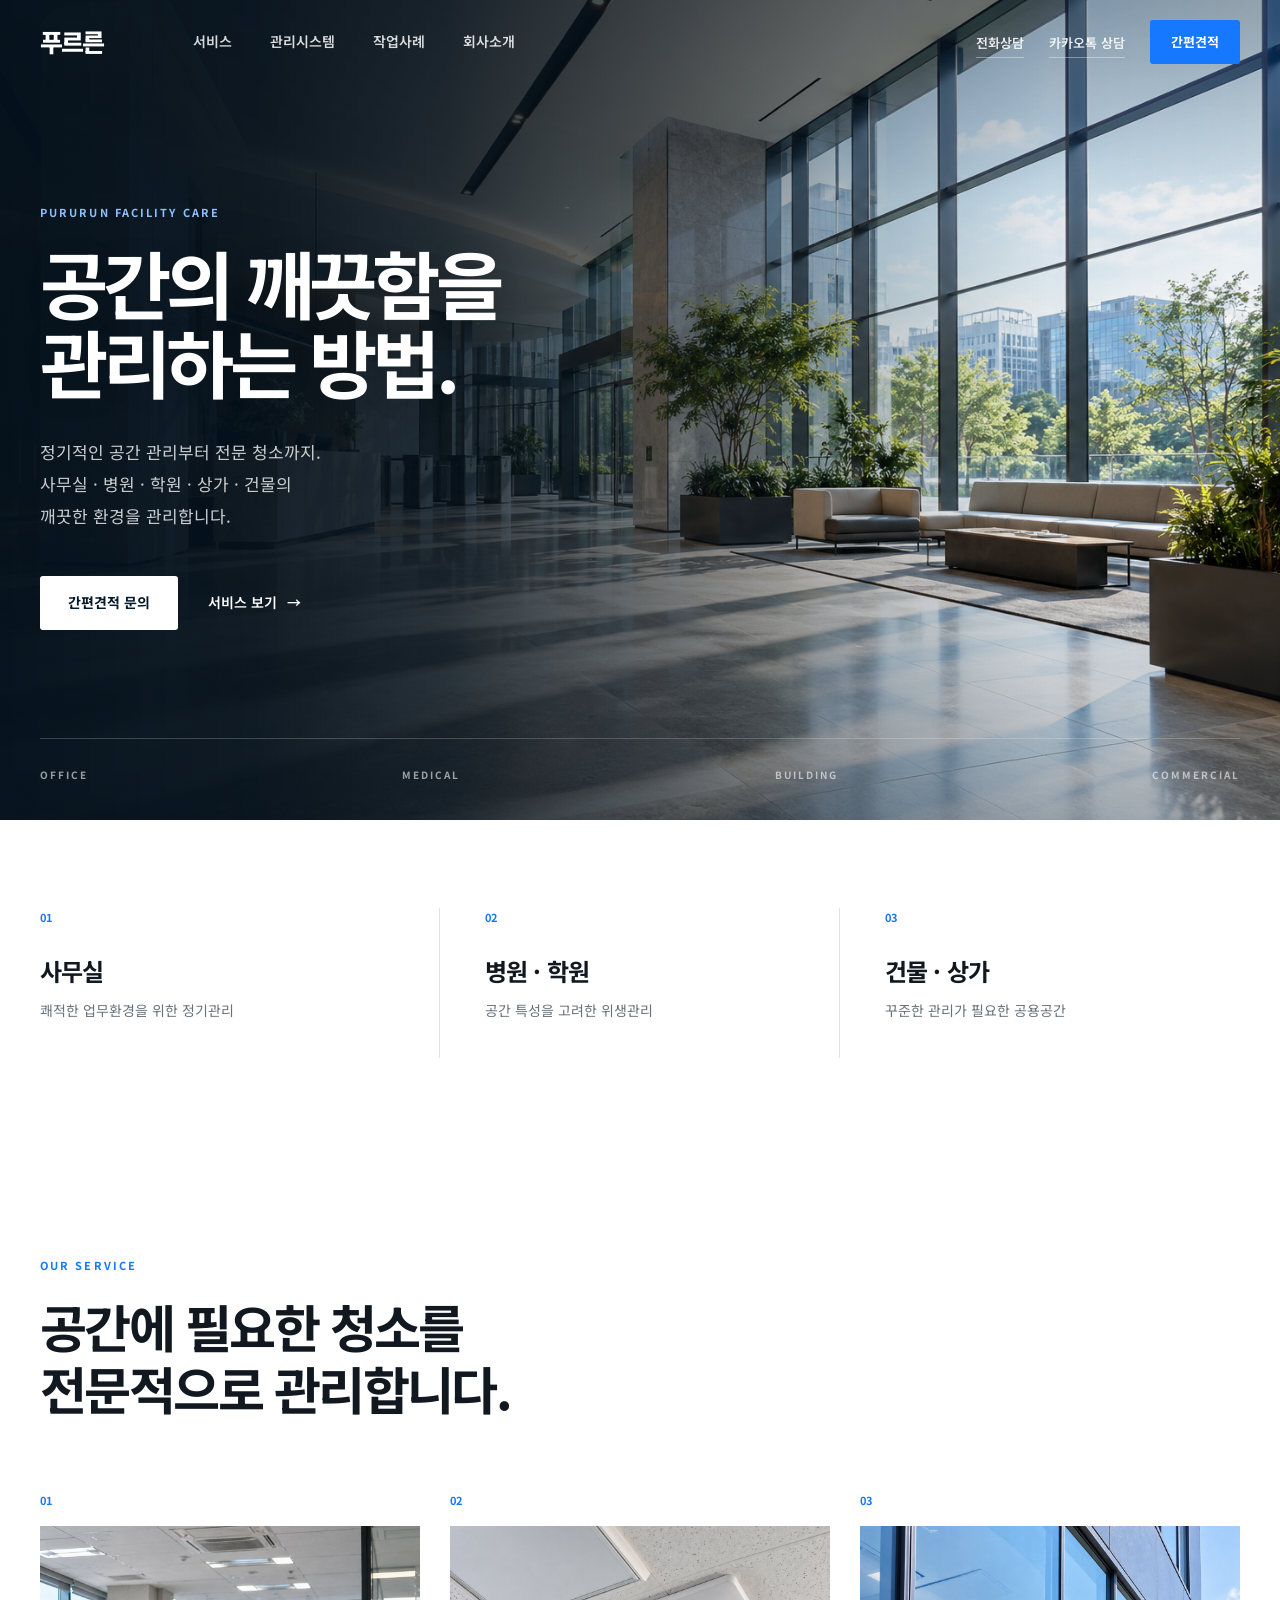
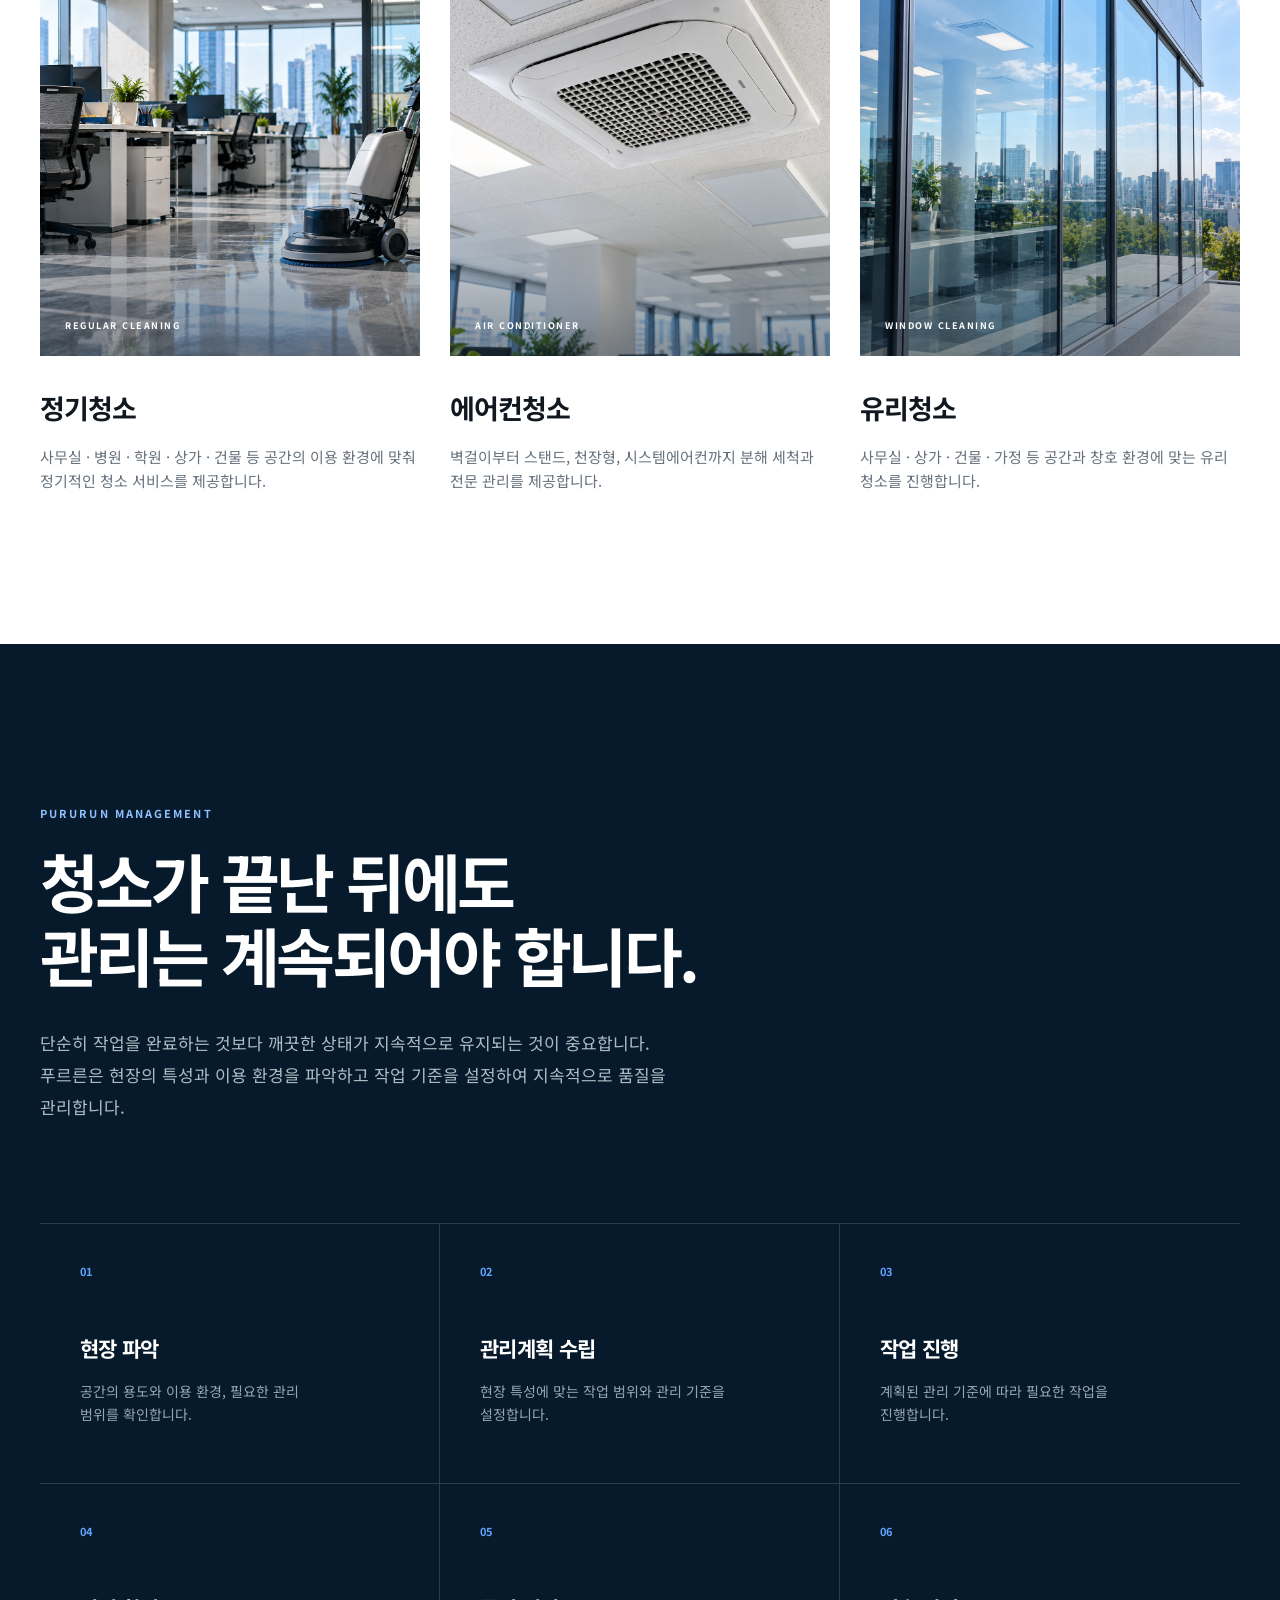
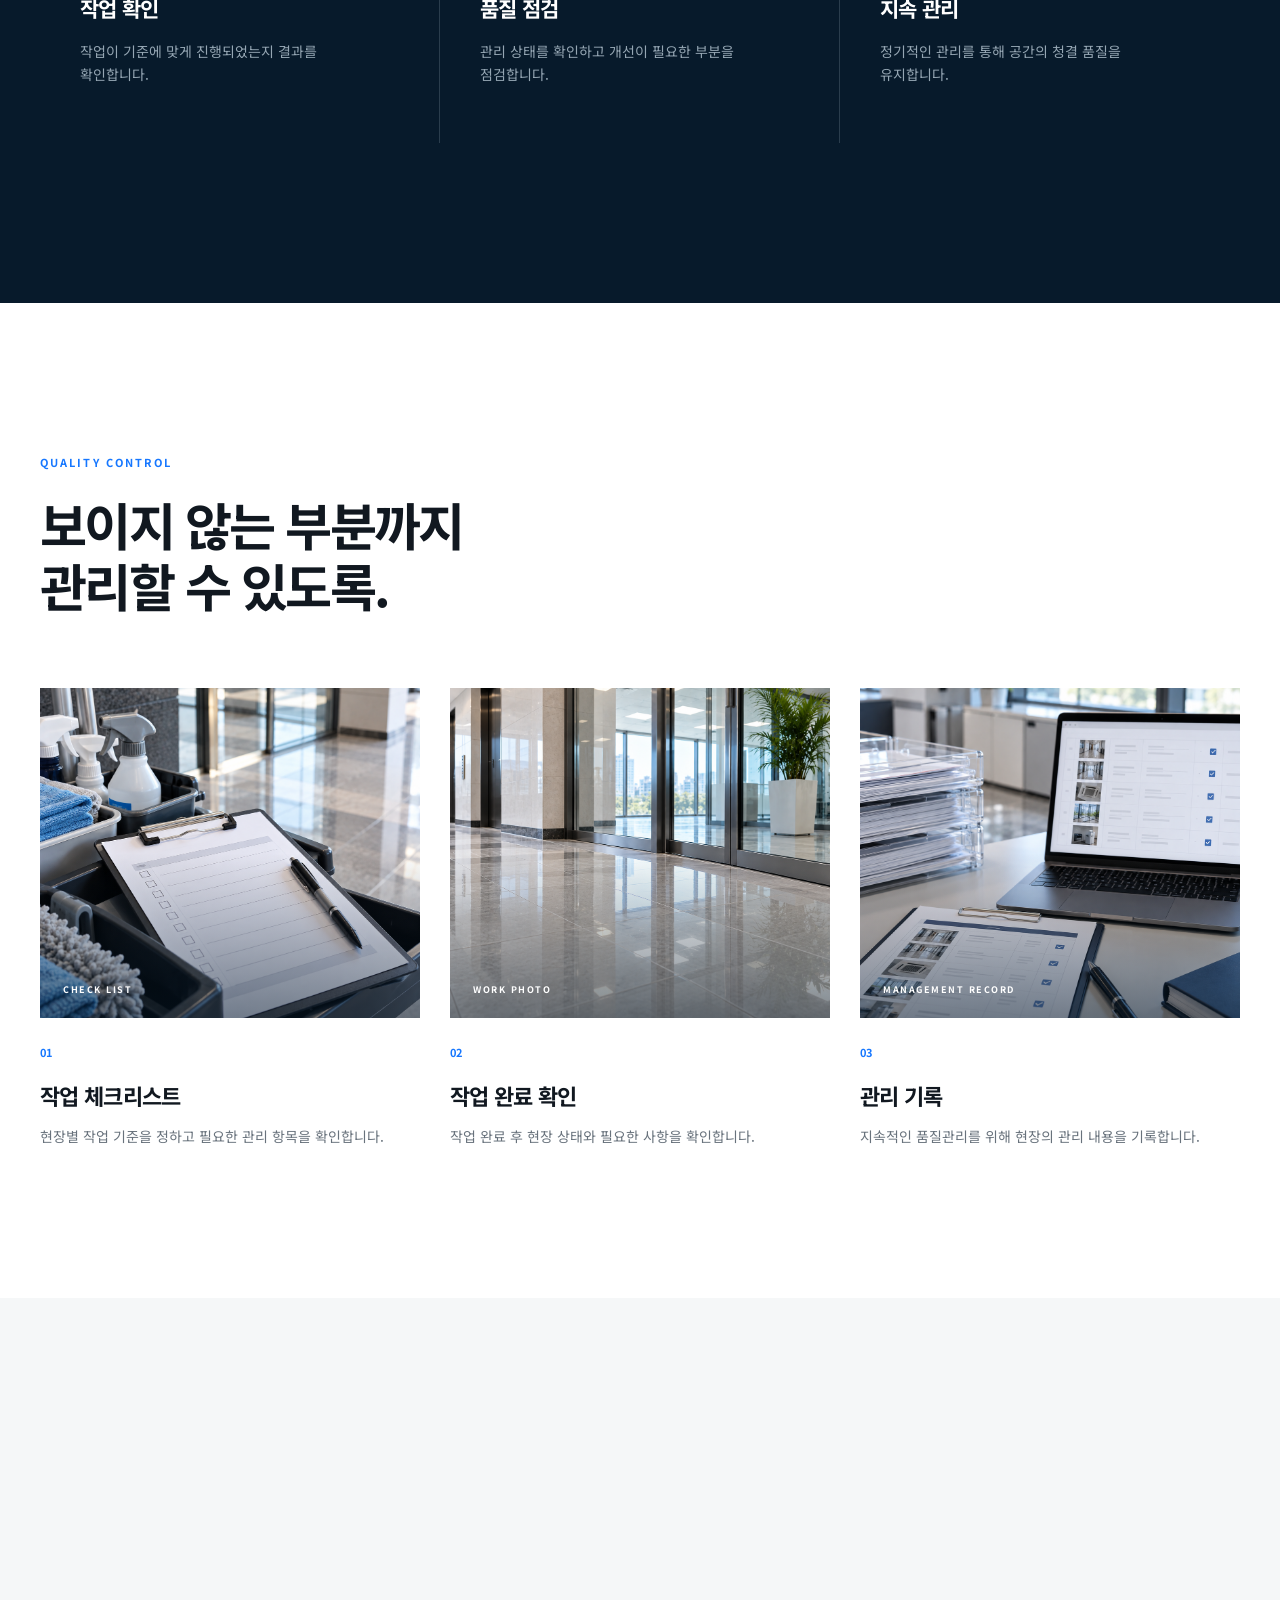
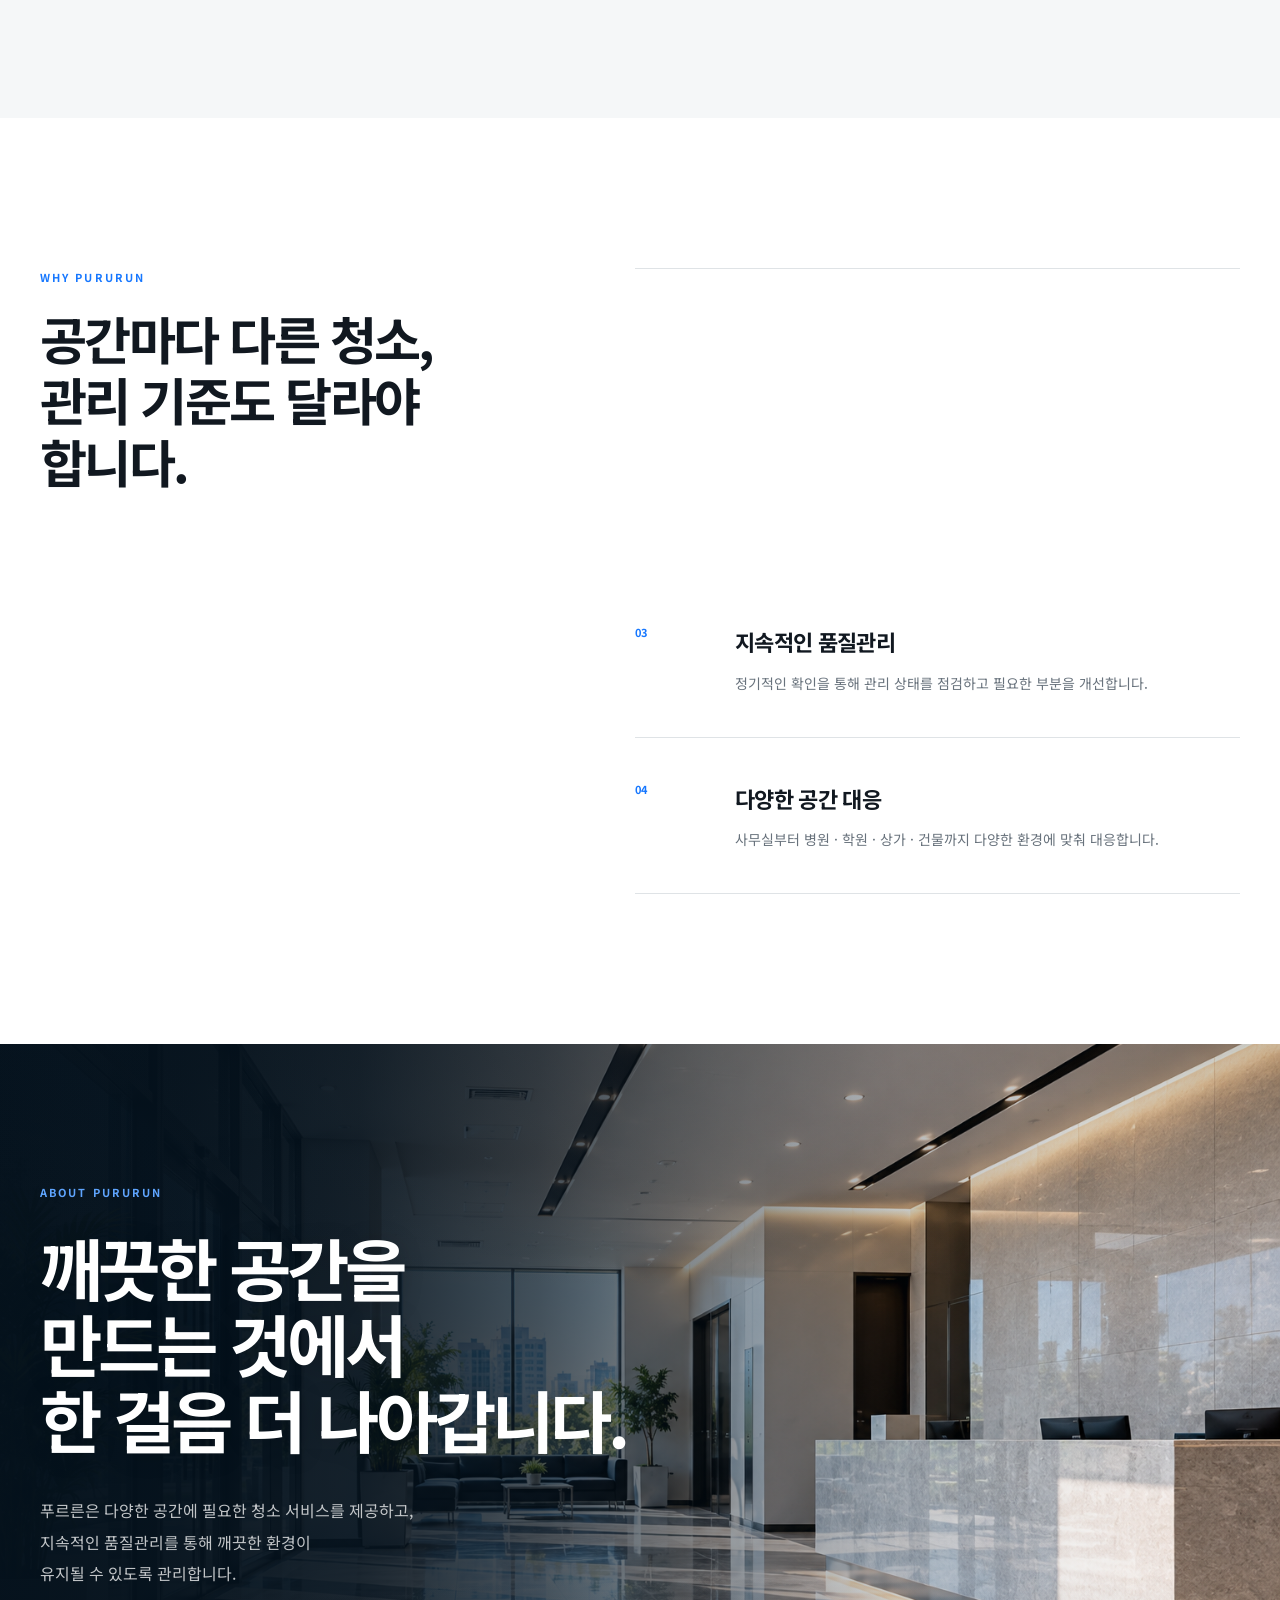
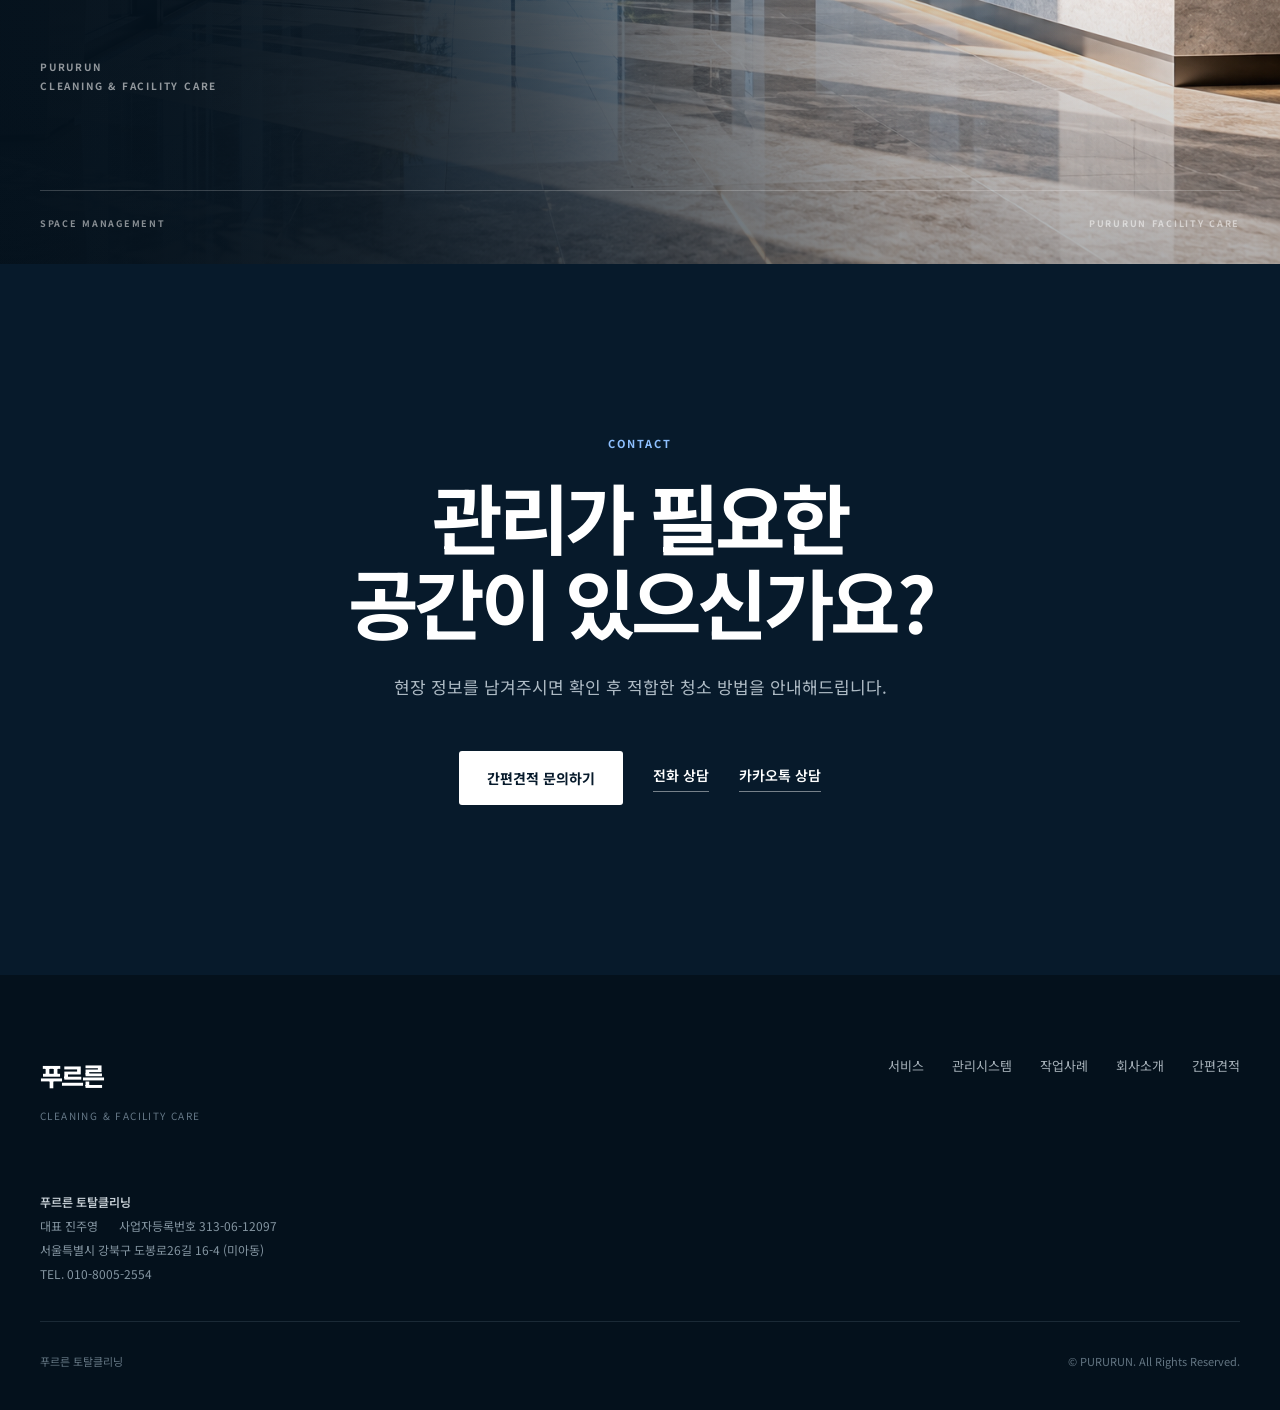
==== commit 49e56668: "Update transparent blue favicon" ====
--- a/index.html
+++ b/index.html
@@ -1,179 +1,304 @@
 <!DOCTYPE html>
+
 <html lang="ko">
+
 <head>
+
   <meta charset="UTF-8">
 
   <meta
+
     name="viewport"
+
     content="width=device-width, initial-scale=1.0"
+
   >
 
   <title>푸르른 토탈클리닝 | 서울 정기청소·에어컨청소·유리청소</title>
 
   <meta
+
     name="description"
+
     content="서울 사무실, 병원, 학원, 상가, 건물 정기청소부터 에어컨청소와 유리청소까지. 공간의 깨끗함을 지속적으로 관리하는 푸르른 토탈클리닝입니다."
+
   >
 
   <meta name="naver-site-verification" content="2902580b7b8e02a851f607229c8a6378b7c3b2f5">
 
   <meta
+
     name="robots"
+
     content="index, follow, max-image-preview:large"
+
   >
 
   <link rel="canonical" href="https://pururun.kr/">
 
   <meta property="og:locale" content="ko_KR">
+
   <meta property="og:type" content="website">
+
   <meta property="og:site_name" content="푸르른 토탈클리닝">
+
   <meta property="og:title" content="푸르른 토탈클리닝 | 서울 정기청소·에어컨청소·유리청소">
+
   <meta
+
     property="og:description"
+
     content="정기적인 공간 관리부터 전문 청소까지. 사무실 · 병원 · 학원 · 상가 · 건물의 깨끗한 환경을 관리합니다."
+
   >
+
   <meta property="og:url" content="https://pururun.kr/">
+
   <meta property="og:image" content="https://pururun.kr/images/hero-office.png">
+
   <meta property="og:image:alt" content="푸르른 토탈클리닝이 관리하는 깨끗한 업무 공간">
 
   <meta name="twitter:card" content="summary_large_image">
+
   <meta name="twitter:title" content="푸르른 토탈클리닝 | 서울 정기청소·에어컨청소·유리청소">
+
   <meta
+
     name="twitter:description"
+
     content="정기적인 공간 관리부터 전문 청소까지. 사무실 · 병원 · 학원 · 상가 · 건물의 깨끗한 환경을 관리합니다."
+
   >
+
   <meta name="twitter:image" content="https://pururun.kr/images/hero-office.png">
 
+  <!-- 푸르른 파비콘 -->
+  <link rel="icon" href="/favicon.ico?v=2" sizes="any">
+  <link rel="icon" type="image/png" sizes="512x512" href="/favicon-512.png?v=2">
+  <link rel="apple-touch-icon" href="/apple-touch-icon.png?v=2">
+
   <link rel="stylesheet" href="css/style.css">
 
   <script type="application/ld+json">
+
   {
+
     "@context": "https://schema.org",
+
     "@type": "LocalBusiness",
+
     "name": "푸르른 토탈클리닝",
+
     "url": "https://pururun.kr/",
+
     "image": "https://pururun.kr/images/hero-office.png",
+
     "telephone": "+82-10-8005-2554",
+
     "description": "서울 사무실, 병원, 학원, 상가, 건물 정기청소와 에어컨청소, 유리청소를 제공하는 전문 청소·공간관리 업체입니다.",
+
     "address": {
+
       "@type": "PostalAddress",
+
       "streetAddress": "도봉로26길 16-4",
+
       "addressLocality": "강북구",
+
       "addressRegion": "서울특별시",
+
       "addressCountry": "KR"
+
     },
+
     "areaServed": {
+
       "@type": "AdministrativeArea",
+
       "name": "서울특별시"
+
     },
+
     "hasOfferCatalog": {
+
       "@type": "OfferCatalog",
+
       "name": "청소 서비스",
+
       "itemListElement": [
+
         {
+
           "@type": "Offer",
+
           "itemOffered": {
+
             "@type": "Service",
+
             "name": "정기청소"
+
           }
+
         },
+
         {
+
           "@type": "Offer",
+
           "itemOffered": {
+
             "@type": "Service",
+
             "name": "에어컨청소"
+
           }
+
         },
+
         {
+
           "@type": "Offer",
+
           "itemOffered": {
+
             "@type": "Service",
+
             "name": "유리청소"
+
           }
+
         }
+
       ]
+
     }
+
   }
+
   </script>
+
 </head>
 
 <body>
 
   <!-- HEADER -->
+
   <header class="header" id="header">
 
     <div class="header-inner">
 
       <a href="/" class="wordmark">
+
         푸르른
+
       </a>
 
       <nav class="desktop-nav">
+
         <a href="#services">서비스</a>
+
         <a href="#management">관리시스템</a>
+
         <a href="#projects">작업사례</a>
+
         <a href="#about">회사소개</a>
+
       </nav>
 
       <div class="header-actions">
 
         <a
+
           href="tel:01080052554"
+
           class="header-consult-link"
+
         >
+
           전화상담
+
         </a>
 
         <a
+
           href="https://pf.kakao.com/_WjxfaX"
+
           class="header-consult-link kakao-link"
+
           target="_blank"
+
           rel="noopener noreferrer"
+
         >
+
           카카오톡 상담
+
         </a>
 
         <a
+
           href="#"
+
           class="button button-small quote-link"
+
         >
+
           간편견적
+
         </a>
 
       </div>
 
       <button
+
         class="menu-button"
+
         id="menuButton"
+
         aria-label="메뉴 열기"
+
         aria-expanded="false"
+
       >
+
         <span></span>
+
         <span></span>
+
       </button>
 
     </div>
 
     <div class="mobile-menu" id="mobileMenu">
+
       <a href="#services">서비스</a>
+
       <a href="#management">관리시스템</a>
+
       <a href="#projects">작업사례</a>
+
       <a href="#about">회사소개</a>
+
       <a href="#" class="quote-link">간편견적</a>
+
     </div>
 
   </header>
 
-
   <main>
 
     <!-- HERO -->
+
     <section class="hero" id="home">
 
       <img
+
         src="images/hero-office.png"
+
         alt="깨끗하게 관리된 현대적인 업무 공간"
+
         class="hero-background"
+
       >
 
       <div class="hero-overlay"></div>
@@ -183,32 +308,49 @@
         <div class="hero-copy reveal">
 
           <p class="eyebrow hero-eyebrow">
+
             PURURUN FACILITY CARE
+
           </p>
 
           <h1>
+
             공간의 깨끗함을<br>
+
             관리하는 방법.
+
           </h1>
 
           <p class="hero-description">
+
             정기적인 공간 관리부터 전문 청소까지.<br>
+
             사무실 · 병원 · 학원 · 상가 · 건물의<br class="desktop-break">
+
             깨끗한 환경을 관리합니다.
+
           </p>
 
           <div class="hero-buttons">
 
             <a
+
               href="#"
+
               class="button button-light quote-link"
+
             >
+
               간편견적 문의
+
             </a>
 
             <a href="#services" class="text-link">
+
               서비스 보기
+
               <span>→</span>
+
             </a>
 
           </div>
@@ -218,56 +360,77 @@
       </div>
 
       <div class="hero-bottom">
+
         <span>OFFICE</span>
+
         <span>MEDICAL</span>
+
         <span>BUILDING</span>
+
         <span>COMMERCIAL</span>
+
       </div>
 
     </section>
 
-
     <!-- TARGET SPACES -->
+
     <section class="space-strip">
 
       <div class="space-item">
+
         <span>01</span>
+
         <strong>사무실</strong>
+
         <p>쾌적한 업무환경을 위한 정기관리</p>
+
       </div>
 
       <div class="space-item">
+
         <span>02</span>
+
         <strong>병원 · 학원</strong>
+
         <p>공간 특성을 고려한 위생관리</p>
+
       </div>
 
       <div class="space-item">
+
         <span>03</span>
+
         <strong>건물 · 상가</strong>
+
         <p>꾸준한 관리가 필요한 공용공간</p>
+
       </div>
 
     </section>
 
-
     <!-- SERVICES -->
+
     <section class="section services" id="services">
 
       <div class="section-heading reveal">
 
         <p class="eyebrow">
+
           OUR SERVICE
+
         </p>
 
         <h2>
+
           공간에 필요한 청소를<br>
+
           전문적으로 관리합니다.
+
         </h2>
 
       </div>
 
-
       <div class="service-grid">
 
         <a href="regular-cleaning.html" class="service-card service-card-link reveal" aria-label="사무실·사업장 정기청소 자세히 보기">
@@ -277,8 +440,11 @@
           <div class="service-image">
 
             <img
+
               src="images/service-regular.png"
+
               alt="깨끗하게 관리된 업무 공간"
+
             >
 
             <div class="service-image-overlay"></div>
@@ -290,23 +456,29 @@
           <h3>정기청소</h3>
 
           <p>
+
             사무실 · 병원 · 학원 · 상가 · 건물 등
+
             공간의 이용 환경에 맞춰 정기적인
+
             청소 서비스를 제공합니다.
+
           </p>
 
         </a>
 
-
-        <article class="service-card reveal">
+        <a href="aircon-cleaning.html" class="service-card service-card-link reveal" aria-label="에어컨 분해청소 자세히 보기">
 
           <div class="service-number">02</div>
 
           <div class="service-image">
 
             <img
+
               src="images/service-aircon.png"
+
               alt="천장형 시스템 에어컨"
+
             >
 
             <div class="service-image-overlay"></div>
@@ -318,133 +490,796 @@
           <h3>에어컨청소</h3>
 
           <p>
+
             벽걸이부터 스탠드, 천장형,
+
             시스템에어컨까지 분해 세척과
+
             전문 관리를 제공합니다.
+
           </p>
 
+        </a>
+
+        <a href="window-cleaning.html" class="service-card service-card-link reveal" aria-label="유리청소 자세히 보기">
+
+          <div class="service-number">03</div>
+
+          <div class="service-image">
+
+            <img
+
+              src="images/service-window.png"
+
+              alt="깨끗하게 관리된 상업시설 유리"
+
+            >
+
+            <div class="service-image-overlay"></div>
+
+            <span>WINDOW CLEANING</span>
+
+          </div>
+
+          <h3>유리청소</h3>
+
+          <p>
+
+            사무실 · 상가 · 건물 · 가정 등
+
+            공간과 창호 환경에 맞는
+
+            유리 청소를 진행합니다.
+
+          </p>
+
+        </a>
+
+      </div>
+
+    </section>
+
+    <!--
+
+      MORE SERVICE
+
+      현재 비공개 상태
+
+    -->
+
+    <!-- MANAGEMENT -->
+
+    <section class="management" id="management">
+
+      <div class="management-inner">
+
+        <div class="management-heading reveal">
+
+          <p class="eyebrow hero-eyebrow">
+
+            PURURUN MANAGEMENT
+
+          </p>
+
+          <h2>
+
+            청소가 끝난 뒤에도<br>
+
+            관리는 계속되어야 합니다.
+
+          </h2>
+
+          <p>
+
+            단순히 작업을 완료하는 것보다
+
+            깨끗한 상태가 지속적으로 유지되는 것이 중요합니다.
+
+            푸르른은 현장의 특성과 이용 환경을 파악하고
+
+            작업 기준을 설정하여 지속적으로 품질을 관리합니다.
+
+          </p>
+
+        </div>
+
+        <div class="management-grid">
+
+          <div class="management-step reveal">
+
+            <span>01</span>
+
+            <h3>현장 파악</h3>
+
+            <p>
+
+              공간의 용도와 이용 환경,
+
+              필요한 관리 범위를 확인합니다.
+
+            </p>
+
+          </div>
+
+          <div class="management-step reveal">
+
+            <span>02</span>
+
+            <h3>관리계획 수립</h3>
+
+            <p>
+
+              현장 특성에 맞는 작업 범위와
+
+              관리 기준을 설정합니다.
+
+            </p>
+
+          </div>
+
+          <div class="management-step reveal">
+
+            <span>03</span>
+
+            <h3>작업 진행</h3>
+
+            <p>
+
+              계획된 관리 기준에 따라
+
+              필요한 작업을 진행합니다.
+
+            </p>
+
+          </div>
+
+          <div class="management-step reveal">
+
+            <span>04</span>
+
+            <h3>작업 확인</h3>
+
+            <p>
+
+              작업이 기준에 맞게 진행되었는지
+
+              결과를 확인합니다.
+
+            </p>
+
+          </div>
+
+          <div class="management-step reveal">
+
+            <span>05</span>
+
+            <h3>품질 점검</h3>
+
+            <p>
+
+              관리 상태를 확인하고
+
+              개선이 필요한 부분을 점검합니다.
+
+            </p>
+
+          </div>
+
+          <div class="management-step reveal">
+
+            <span>06</span>
+
+            <h3>지속 관리</h3>
+
+            <p>
+
+              정기적인 관리를 통해
+
+              공간의 청결 품질을 유지합니다.
+
+            </p>
+
+          </div>
+
+        </div>
+
+      </div>
+
+    </section>
+
+    <!-- QUALITY CONTROL -->
+
+    <section class="section proof">
+
+      <div class="section-heading reveal">
+
+        <p class="eyebrow">
+
+          QUALITY CONTROL
+
+        </p>
+
+        <h2>
+
+          보이지 않는 부분까지<br>
+
+          관리할 수 있도록.
+
+        </h2>
+
+      </div>
+
+      <div class="proof-grid">
+
+        <article class="proof-item reveal">
+
+          <div class="proof-visual">
+
+            <img
+
+              src="images/quality-check.png"
+
+              alt="현장 관리 체크리스트"
+
+            >
+
+            <div class="proof-image-overlay"></div>
+
+            <span>CHECK LIST</span>
+
+          </div>
+
+          <span class="proof-number">01</span>
+
+          <h3>작업 체크리스트</h3>
+
+          <p>
+
+            현장별 작업 기준을 정하고
+
+            필요한 관리 항목을 확인합니다.
+
+          </p>
+
         </article>
 
-
-        <article class="service-card reveal">
-
-          <div class="service-number">03</div>
-
-          <div class="service-image">
+        <article class="proof-item reveal">
+
+          <div class="proof-visual">
 
             <img
-              src="images/service-window.png"
-              alt="깨끗하게 관리된 상업시설 유리"
+
+              src="images/quality-photo.png"
+
+              alt="깨끗하게 관리된 공간의 작업 완료 상태"
+
             >
 
-            <div class="service-image-overlay"></div>
-
-            <span>WINDOW CLEANING</span>
-
-          </div>
-
-          <h3>유리청소</h3>
+            <div class="proof-image-overlay"></div>
+
+            <span>WORK PHOTO</span>
+
+          </div>
+
+          <span class="proof-number">02</span>
+
+          <h3>작업 완료 확인</h3>
 
           <p>
-            사무실 · 상가 · 건물 · 가정 등
-            공간과 창호 환경에 맞는
-            유리 청소를 진행합니다.
+
+            작업 완료 후 현장 상태와
+
+            필요한 사항을 확인합니다.
+
           </p>
 
         </article>
 
+        <article class="proof-item reveal">
+
+          <div class="proof-visual">
+
+            <img
+
+              src="images/quality-record.png"
+
+              alt="현장 관리 기록 시스템"
+
+            >
+
+            <div class="proof-image-overlay"></div>
+
+            <span>MANAGEMENT RECORD</span>
+
+          </div>
+
+          <span class="proof-number">03</span>
+
+          <h3>관리 기록</h3>
+
+          <p>
+
+            지속적인 품질관리를 위해
+
+            현장의 관리 내용을 기록합니다.
+
+          </p>
+
+        </article>
+
       </div>
 
     </section>
 
-
-    <!--
-      MORE SERVICE
-      현재 비공개 상태
-    -->
-
-
-    <!-- MANAGEMENT -->
-    <section class="management" id="management">
-
-      <div class="management-inner">
-
-        <div class="management-heading reveal">
-
-          <p class="eyebrow hero-eyebrow">
-            PURURUN MANAGEMENT
+    <!-- PROJECT -->
+
+    <section class="projects" id="projects">
+
+      <div class="projects-inner">
+
+        <div class="project-ready reveal">
+
+          <div class="project-ready-copy">
+
+            <p class="eyebrow">
+
+              PROJECT
+
+            </p>
+
+            <h2>
+
+              푸르른이 관리한 공간
+
+            </h2>
+
+            <p>
+
+              실제 작업사례를 정리하고 있습니다.<br>
+
+              준비된 작업사례는 순차적으로 업데이트됩니다.
+
+            </p>
+
+          </div>
+
+          <button
+
+            type="button"
+
+            class="project-toggle"
+
+            id="projectToggle"
+
+            aria-expanded="false"
+
+            aria-controls="projectContent"
+
+          >
+
+            <span class="project-toggle-label">
+
+              작업사례 보기
+
+            </span>
+
+            <span
+
+              class="project-toggle-icon"
+
+              aria-hidden="true"
+
+            >
+
+              +
+
+            </span>
+
+          </button>
+
+        </div>
+
+        <div
+
+          class="project-content"
+
+          id="projectContent"
+
+          aria-hidden="true"
+
+        >
+
+          <div class="project-grid">
+
+            <article class="project-card">
+
+              <div class="project-placeholder">
+
+                <span>PROJECT 01</span>
+
+                <strong>
+
+                  UPDATE PREPARING
+
+                </strong>
+
+                <p>
+
+                  작업사례 업데이트 준비 중
+
+                </p>
+
+              </div>
+
+              <div class="project-meta">
+
+                <span>OFFICE</span>
+
+                <span>01</span>
+
+              </div>
+
+              <h3>
+
+                사무실 정기관리
+
+              </h3>
+
+              <p class="project-description">
+
+                실제 푸르른 작업사진과
+
+                현장 정보를 업데이트할 예정입니다.
+
+              </p>
+
+            </article>
+
+            <article class="project-card">
+
+              <div class="project-placeholder">
+
+                <span>PROJECT 02</span>
+
+                <strong>
+
+                  UPDATE PREPARING
+
+                </strong>
+
+                <p>
+
+                  작업사례 업데이트 준비 중
+
+                </p>
+
+              </div>
+
+              <div class="project-meta">
+
+                <span>AIR CONDITIONER</span>
+
+                <span>02</span>
+
+              </div>
+
+              <h3>
+
+                에어컨 분해청소
+
+              </h3>
+
+              <p class="project-description">
+
+                실제 푸르른 작업사진과
+
+                현장 정보를 업데이트할 예정입니다.
+
+              </p>
+
+            </article>
+
+            <article class="project-card">
+
+              <div class="project-placeholder">
+
+                <span>PROJECT 03</span>
+
+                <strong>
+
+                  UPDATE PREPARING
+
+                </strong>
+
+                <p>
+
+                  작업사례 업데이트 준비 중
+
+                </p>
+
+              </div>
+
+              <div class="project-meta">
+
+                <span>WINDOW</span>
+
+                <span>03</span>
+
+              </div>
+
+              <h3>
+
+                상가 유리 청소
+
+              </h3>
+
+              <p class="project-description">
+
+                실제 푸르른 작업사진과
+
+                현장 정보를 업데이트할 예정입니다.
+
+              </p>
+
+            </article>
+
+          </div>
+
+        </div>
+
+      </div>
+
+    </section>
+
+    <!-- WHY PURURUN -->
+
+    <section class="section why">
+
+      <div class="why-layout">
+
+        <div class="why-heading reveal">
+
+          <p class="eyebrow">
+
+            WHY PURURUN
+
           </p>
 
           <h2>
-            청소가 끝난 뒤에도<br>
-            관리는 계속되어야 합니다.
+
+            공간마다 다른 청소,<br>
+
+            관리 기준도 달라야 합니다.
+
           </h2>
 
-          <p>
-            단순히 작업을 완료하는 것보다
-            깨끗한 상태가 지속적으로 유지되는 것이 중요합니다.
-            푸르른은 현장의 특성과 이용 환경을 파악하고
-            작업 기준을 설정하여 지속적으로 품질을 관리합니다.
+        </div>
+
+        <div class="why-list">
+
+          <div class="why-item reveal">
+
+            <span>01</span>
+
+            <div>
+
+              <h3>현장별 맞춤관리</h3>
+
+              <p>
+
+                공간의 용도와 이용 환경을 고려하여
+
+                필요한 작업 범위를 설정합니다.
+
+              </p>
+
+            </div>
+
+          </div>
+
+          <div class="why-item reveal">
+
+            <span>02</span>
+
+            <div>
+
+              <h3>체계적인 작업기준</h3>
+
+              <p>
+
+                현장별 관리 기준을 설정하여
+
+                일관된 품질을 유지합니다.
+
+              </p>
+
+            </div>
+
+          </div>
+
+          <div class="why-item reveal">
+
+            <span>03</span>
+
+            <div>
+
+              <h3>지속적인 품질관리</h3>
+
+              <p>
+
+                정기적인 확인을 통해 관리 상태를 점검하고
+
+                필요한 부분을 개선합니다.
+
+              </p>
+
+            </div>
+
+          </div>
+
+          <div class="why-item reveal">
+
+            <span>04</span>
+
+            <div>
+
+              <h3>다양한 공간 대응</h3>
+
+              <p>
+
+                사무실부터 병원 · 학원 · 상가 · 건물까지
+
+                다양한 환경에 맞춰 대응합니다.
+
+              </p>
+
+            </div>
+
+          </div>
+
+        </div>
+
+      </div>
+
+    </section>
+
+    <!-- ABOUT -->
+
+    <section class="about" id="about">
+
+      <img
+
+        src="images/about-space.png"
+
+        alt="깨끗하게 관리된 현대적인 상업 공간"
+
+        class="about-background"
+
+      >
+
+      <div class="about-overlay"></div>
+
+      <div class="about-content">
+
+        <div class="about-copy reveal">
+
+          <p class="eyebrow about-eyebrow">
+
+            ABOUT PURURUN
+
           </p>
 
+          <h2>
+
+            깨끗한 공간을<br>
+
+            만드는 것에서<br>
+
+            한 걸음 더 나아갑니다.
+
+          </h2>
+
+          <p class="about-description">
+
+            푸르른은 다양한 공간에 필요한 청소 서비스를 제공하고,<br>
+
+            지속적인 품질관리를 통해 깨끗한 환경이<br>
+
+            유지될 수 있도록 관리합니다.
+
+          </p>
+
+          <strong class="about-signature">
+
+            PURURUN<br>
+
+            CLEANING &amp; FACILITY CARE
+
+          </strong>
+
         </div>
 
-
-        <div class="management-grid">
-
-          <div class="management-step reveal">
-            <span>01</span>
-            <h3>현장 파악</h3>
-            <p>
-              공간의 용도와 이용 환경,
-              필요한 관리 범위를 확인합니다.
-            </p>
-          </div>
-
-          <div class="management-step reveal">
-            <span>02</span>
-            <h3>관리계획 수립</h3>
-            <p>
-              현장 특성에 맞는 작업 범위와
-              관리 기준을 설정합니다.
-            </p>
-          </div>
-
-          <div class="management-step reveal">
-            <span>03</span>
-            <h3>작업 진행</h3>
-            <p>
-              계획된 관리 기준에 따라
-              필요한 작업을 진행합니다.
-            </p>
-          </div>
-
-          <div class="management-step reveal">
-            <span>04</span>
-            <h3>작업 확인</h3>
-            <p>
-              작업이 기준에 맞게 진행되었는지
-              결과를 확인합니다.
-            </p>
-          </div>
-
-          <div class="management-step reveal">
-            <span>05</span>
-            <h3>품질 점검</h3>
-            <p>
-              관리 상태를 확인하고
-              개선이 필요한 부분을 점검합니다.
-            </p>
-          </div>
-
-          <div class="management-step reveal">
-            <span>06</span>
-            <h3>지속 관리</h3>
-            <p>
-              정기적인 관리를 통해
-              공간의 청결 품질을 유지합니다.
-            </p>
-          </div>
+      </div>
+
+      <div class="about-bottom">
+
+        <span>SPACE MANAGEMENT</span>
+
+        <span>PURURUN FACILITY CARE</span>
+
+      </div>
+
+    </section>
+
+    <!-- CONTACT -->
+
+    <section class="contact" id="contact">
+
+      <div class="contact-inner reveal">
+
+        <p class="eyebrow hero-eyebrow">
+
+          CONTACT
+
+        </p>
+
+        <h2>
+
+          관리가 필요한<br>
+
+          공간이 있으신가요?
+
+        </h2>
+
+        <p>
+
+          현장 정보를 남겨주시면 확인 후
+
+          적합한 청소 방법을 안내해드립니다.
+
+        </p>
+
+        <div class="contact-actions">
+
+          <a
+
+            href="#"
+
+            class="button button-light quote-link"
+
+          >
+
+            간편견적 문의하기
+
+          </a>
+
+          <a
+
+            href="tel:01080052554"
+
+            class="contact-link"
+
+          >
+
+            전화 상담
+
+          </a>
+
+          <a
+
+            href="https://pf.kakao.com/_WjxfaX"
+
+            class="contact-link kakao-link"
+
+            target="_blank"
+
+            rel="noopener noreferrer"
+
+          >
+
+            카카오톡 상담
+
+          </a>
 
         </div>
 
@@ -452,562 +1287,130 @@
 
     </section>
 
-
-    <!-- QUALITY CONTROL -->
-    <section class="section proof">
-
-      <div class="section-heading reveal">
-
-        <p class="eyebrow">
-          QUALITY CONTROL
+  </main>
+
+  <!-- FOOTER -->
+
+  <footer class="footer">
+
+    <div class="footer-top">
+
+      <div>
+
+        <a href="#home" class="footer-logo">
+
+          푸르른
+
+        </a>
+
+        <p>
+
+          CLEANING &amp; FACILITY CARE
+
         </p>
 
-        <h2>
-          보이지 않는 부분까지<br>
-          관리할 수 있도록.
-        </h2>
-
-      </div>
-
-
-      <div class="proof-grid">
-
-        <article class="proof-item reveal">
-
-          <div class="proof-visual">
-
-            <img
-              src="images/quality-check.png"
-              alt="현장 관리 체크리스트"
-            >
-
-            <div class="proof-image-overlay"></div>
-
-            <span>CHECK LIST</span>
-
-          </div>
-
-          <span class="proof-number">01</span>
-
-          <h3>작업 체크리스트</h3>
-
-          <p>
-            현장별 작업 기준을 정하고
-            필요한 관리 항목을 확인합니다.
-          </p>
-
-        </article>
-
-
-        <article class="proof-item reveal">
-
-          <div class="proof-visual">
-
-            <img
-              src="images/quality-photo.png"
-              alt="깨끗하게 관리된 공간의 작업 완료 상태"
-            >
-
-            <div class="proof-image-overlay"></div>
-
-            <span>WORK PHOTO</span>
-
-          </div>
-
-          <span class="proof-number">02</span>
-
-          <h3>작업 완료 확인</h3>
-
-          <p>
-            작업 완료 후 현장 상태와
-            필요한 사항을 확인합니다.
-          </p>
-
-        </article>
-
-
-        <article class="proof-item reveal">
-
-          <div class="proof-visual">
-
-            <img
-              src="images/quality-record.png"
-              alt="현장 관리 기록 시스템"
-            >
-
-            <div class="proof-image-overlay"></div>
-
-            <span>MANAGEMENT RECORD</span>
-
-          </div>
-
-          <span class="proof-number">03</span>
-
-          <h3>관리 기록</h3>
-
-          <p>
-            지속적인 품질관리를 위해
-            현장의 관리 내용을 기록합니다.
-          </p>
-
-        </article>
-
-      </div>
-
-    </section>
-
-
-    <!-- PROJECT -->
-    <section class="projects" id="projects">
-
-      <div class="projects-inner">
-
-        <div class="project-ready reveal">
-
-          <div class="project-ready-copy">
-
-            <p class="eyebrow">
-              PROJECT
-            </p>
-
-            <h2>
-              푸르른이 관리한 공간
-            </h2>
-
-            <p>
-              실제 작업사례를 정리하고 있습니다.<br>
-              준비된 작업사례는 순차적으로 업데이트됩니다.
-            </p>
-
-          </div>
-
-
-          <button
-            type="button"
-            class="project-toggle"
-            id="projectToggle"
-            aria-expanded="false"
-            aria-controls="projectContent"
-          >
-
-            <span class="project-toggle-label">
-              작업사례 보기
-            </span>
-
-            <span
-              class="project-toggle-icon"
-              aria-hidden="true"
-            >
-              +
-            </span>
-
-          </button>
-
-        </div>
-
-
-        <div
-          class="project-content"
-          id="projectContent"
-          aria-hidden="true"
-        >
-
-          <div class="project-grid">
-
-            <article class="project-card">
-
-              <div class="project-placeholder">
-
-                <span>PROJECT 01</span>
-
-                <strong>
-                  UPDATE PREPARING
-                </strong>
-
-                <p>
-                  작업사례 업데이트 준비 중
-                </p>
-
-              </div>
-
-              <div class="project-meta">
-                <span>OFFICE</span>
-                <span>01</span>
-              </div>
-
-              <h3>
-                사무실 정기관리
-              </h3>
-
-              <p class="project-description">
-                실제 푸르른 작업사진과
-                현장 정보를 업데이트할 예정입니다.
-              </p>
-
-            </article>
-
-
-            <article class="project-card">
-
-              <div class="project-placeholder">
-
-                <span>PROJECT 02</span>
-
-                <strong>
-                  UPDATE PREPARING
-                </strong>
-
-                <p>
-                  작업사례 업데이트 준비 중
-                </p>
-
-              </div>
-
-              <div class="project-meta">
-                <span>AIR CONDITIONER</span>
-                <span>02</span>
-              </div>
-
-              <h3>
-                에어컨 분해청소
-              </h3>
-
-              <p class="project-description">
-                실제 푸르른 작업사진과
-                현장 정보를 업데이트할 예정입니다.
-              </p>
-
-            </article>
-
-
-            <article class="project-card">
-
-              <div class="project-placeholder">
-
-                <span>PROJECT 03</span>
-
-                <strong>
-                  UPDATE PREPARING
-                </strong>
-
-                <p>
-                  작업사례 업데이트 준비 중
-                </p>
-
-              </div>
-
-              <div class="project-meta">
-                <span>WINDOW</span>
-                <span>03</span>
-              </div>
-
-              <h3>
-                상가 유리 청소
-              </h3>
-
-              <p class="project-description">
-                실제 푸르른 작업사진과
-                현장 정보를 업데이트할 예정입니다.
-              </p>
-
-            </article>
-
-          </div>
-
-        </div>
-
-      </div>
-
-    </section>
-
-
-    <!-- WHY PURURUN -->
-    <section class="section why">
-
-      <div class="why-layout">
-
-        <div class="why-heading reveal">
-
-          <p class="eyebrow">
-            WHY PURURUN
-          </p>
-
-          <h2>
-            공간마다 다른 청소,<br>
-            관리 기준도 달라야 합니다.
-          </h2>
-
-        </div>
-
-
-        <div class="why-list">
-
-          <div class="why-item reveal">
-
-            <span>01</span>
-
-            <div>
-              <h3>현장별 맞춤관리</h3>
-
-              <p>
-                공간의 용도와 이용 환경을 고려하여
-                필요한 작업 범위를 설정합니다.
-              </p>
-            </div>
-
-          </div>
-
-
-          <div class="why-item reveal">
-
-            <span>02</span>
-
-            <div>
-              <h3>체계적인 작업기준</h3>
-
-              <p>
-                현장별 관리 기준을 설정하여
-                일관된 품질을 유지합니다.
-              </p>
-            </div>
-
-          </div>
-
-
-          <div class="why-item reveal">
-
-            <span>03</span>
-
-            <div>
-              <h3>지속적인 품질관리</h3>
-
-              <p>
-                정기적인 확인을 통해 관리 상태를 점검하고
-                필요한 부분을 개선합니다.
-              </p>
-            </div>
-
-          </div>
-
-
-          <div class="why-item reveal">
-
-            <span>04</span>
-
-            <div>
-              <h3>다양한 공간 대응</h3>
-
-              <p>
-                사무실부터 병원 · 학원 · 상가 · 건물까지
-                다양한 환경에 맞춰 대응합니다.
-              </p>
-            </div>
-
-          </div>
-
-        </div>
-
-      </div>
-
-    </section>
-
-
-    <!-- ABOUT -->
-    <section class="about" id="about">
-
-      <img
-        src="images/about-space.png"
-        alt="깨끗하게 관리된 현대적인 상업 공간"
-        class="about-background"
-      >
-
-      <div class="about-overlay"></div>
-
-
-      <div class="about-content">
-
-        <div class="about-copy reveal">
-
-          <p class="eyebrow about-eyebrow">
-            ABOUT PURURUN
-          </p>
-
-          <h2>
-            깨끗한 공간을<br>
-            만드는 것에서<br>
-            한 걸음 더 나아갑니다.
-          </h2>
-
-          <p class="about-description">
-            푸르른은 다양한 공간에 필요한 청소 서비스를 제공하고,<br>
-            지속적인 품질관리를 통해 깨끗한 환경이<br>
-            유지될 수 있도록 관리합니다.
-          </p>
-
-          <strong class="about-signature">
-            PURURUN<br>
-            CLEANING &amp; FACILITY CARE
-          </strong>
-
-        </div>
-
-      </div>
-
-
-      <div class="about-bottom">
-        <span>SPACE MANAGEMENT</span>
-        <span>PURURUN FACILITY CARE</span>
-      </div>
-
-    </section>
-
-
-    <!-- CONTACT -->
-    <section class="contact" id="contact">
-
-      <div class="contact-inner reveal">
-
-        <p class="eyebrow hero-eyebrow">
-          CONTACT
-        </p>
-
-        <h2>
-          관리가 필요한<br>
-          공간이 있으신가요?
-        </h2>
-
-        <p>
-          현장 정보를 남겨주시면 확인 후
-          적합한 청소 방법을 안내해드립니다.
-        </p>
-
-
-        <div class="contact-actions">
-
-          <a
-            href="#"
-            class="button button-light quote-link"
-          >
-            간편견적 문의하기
-          </a>
-
-          <a
-            href="tel:01080052554"
-            class="contact-link"
-          >
-            전화 상담
-          </a>
-
-          <a
-            href="https://pf.kakao.com/_WjxfaX"
-            class="contact-link kakao-link"
-            target="_blank"
-            rel="noopener noreferrer"
-          >
-            카카오톡 상담
-          </a>
-
-        </div>
-
-      </div>
-
-    </section>
-
-  </main>
-
-
-  <!-- FOOTER -->
-  <footer class="footer">
-
-    <div class="footer-top">
-
-      <div>
-
-        <a href="#home" class="footer-logo">
-          푸르른
-        </a>
-
-        <p>
-          CLEANING &amp; FACILITY CARE
-        </p>
-
-      </div>
-
+      </div>
 
       <div class="footer-nav">
 
         <a href="#services">서비스</a>
+
         <a href="#management">관리시스템</a>
+
         <a href="#projects">작업사례</a>
+
         <a href="#about">회사소개</a>
+
         <a href="#contact">간편견적</a>
 
       </div>
 
     </div>
 
-
     <div class="footer-business">
 
       <p>
+
         <strong>푸르른 토탈클리닝</strong>
+
       </p>
 
       <p>
+
         대표 진주영
+
         <span>사업자등록번호 313-06-12097</span>
+
       </p>
 
       <p>
+
         서울특별시 강북구 도봉로26길 16-4 (미아동)
+
       </p>
 
       <p>
+
         TEL. 010-8005-2554
+
       </p>
 
     </div>
 
-
     <div class="footer-bottom">
 
       <p>
+
         푸르른 토탈클리닝
+
       </p>
 
       <p>
+
         © PURURUN. All Rights Reserved.
+
       </p>
 
     </div>
 
   </footer>
 
-
   <!-- MOBILE ACTION BAR -->
+
   <div class="mobile-actions">
 
     <a href="tel:01080052554">
+
       전화
+
     </a>
 
     <a
+
       href="https://pf.kakao.com/_WjxfaX"
+
       class="kakao-link"
+
       target="_blank"
+
       rel="noopener noreferrer"
+
     >
+
       카카오톡
+
     </a>
 
     <a href="#" class="quote-link">
+
       간편견적
+
     </a>
 
   </div>
 
-
   <script src="js/main.js"></script>
 
 </body>
+
 </html>
